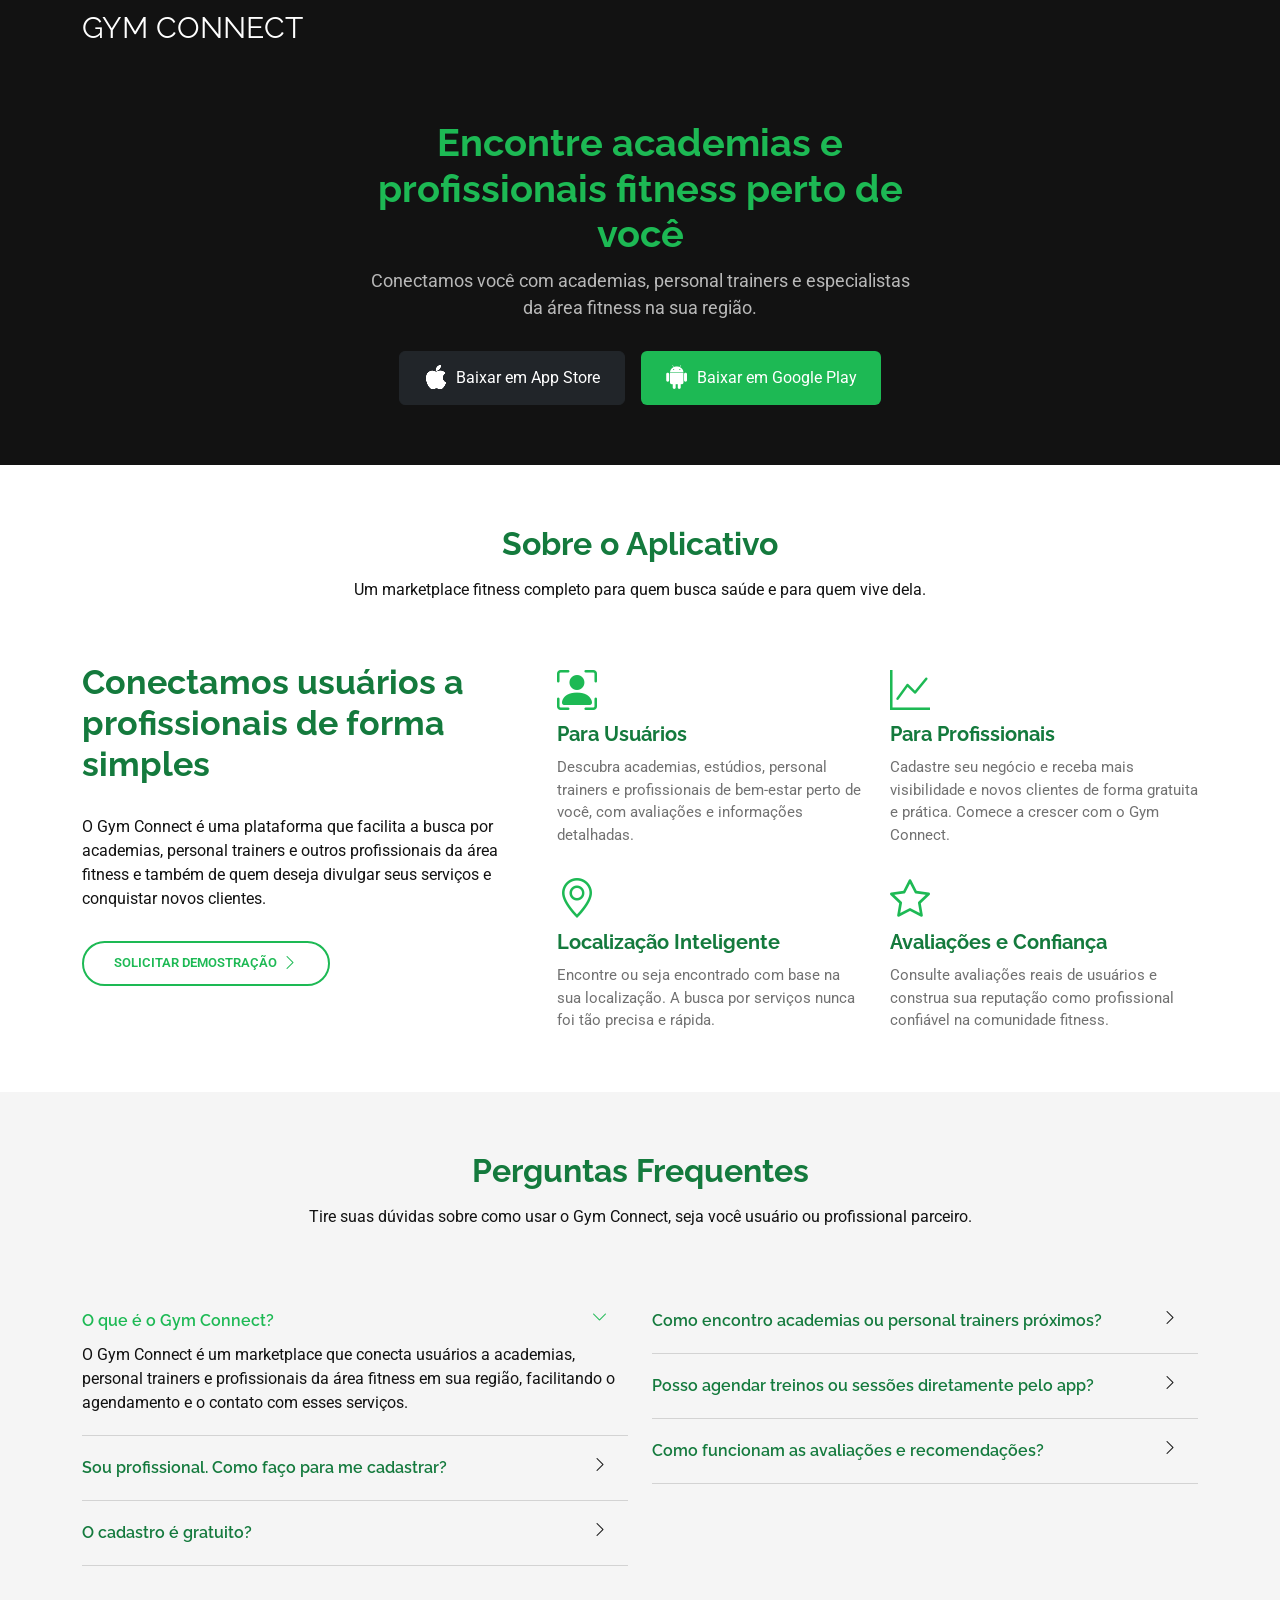
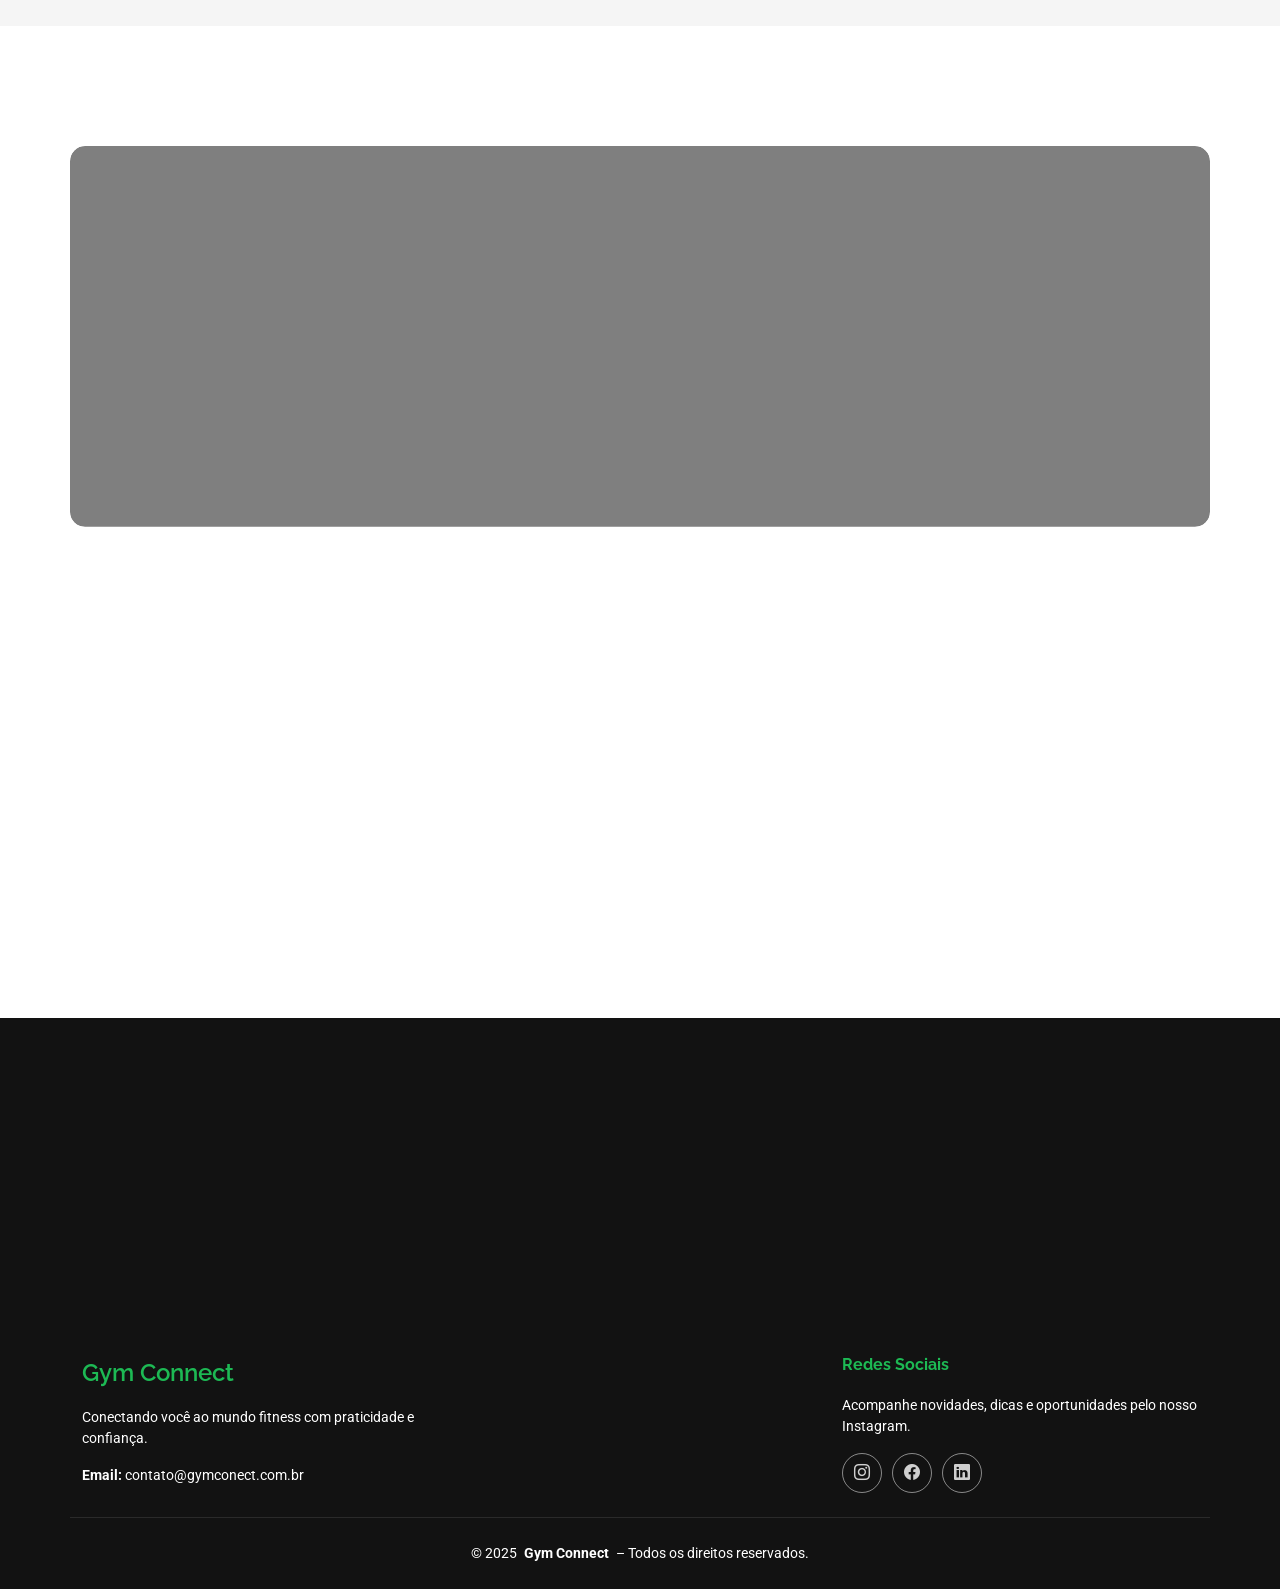
==== index.html @ 36a7bef7 "first commit" ====
<!DOCTYPE html>
<html lang="en">
  <head>
    <meta charset="utf-8" />
    <meta content="width=device-width, initial-scale=1.0" name="viewport" />
    <title>Gym Connect</title>
    <meta name="description" content="" />
    <meta name="keywords" content="" />

    <!-- Fonts -->
    <link href="https://fonts.googleapis.com" rel="preconnect" />
    <link href="https://fonts.gstatic.com" rel="preconnect" crossorigin />
    <link
      href="https://fonts.googleapis.com/css2?family=Roboto:ital,wght@0,100;0,300;0,400;0,500;0,700;0,900;1,100;1,300;1,400;1,500;1,700;1,900&family=Poppins:ital,wght@0,100;0,200;0,300;0,400;0,500;0,600;0,700;0,800;0,900;1,100;1,200;1,300;1,400;1,500;1,600;1,700;1,800;1,900&family=Raleway:ital,wght@0,100;0,200;0,300;0,400;0,500;0,600;0,700;0,800;0,900;1,100;1,200;1,300;1,400;1,500;1,600;1,700;1,800;1,900&display=swap"
      rel="stylesheet"
    />

    <!-- Vendor CSS Files -->
    <link
      href="assets/vendor/bootstrap/css/bootstrap.min.css"
      rel="stylesheet"
    />
    <link
      href="assets/vendor/bootstrap-icons/bootstrap-icons.css"
      rel="stylesheet"
    />
    <link href="assets/vendor/aos/aos.css" rel="stylesheet" />
    <link href="assets/vendor/swiper/swiper-bundle.min.css" rel="stylesheet" />
    <link
      href="assets/vendor/glightbox/css/glightbox.min.css"
      rel="stylesheet"
    />

    <!-- Main CSS File -->
    <link href="assets/css/main.css" rel="stylesheet" />
  </head>

  <body class="index-page">
    <header id="header" class="header d-flex align-items-center fixed-top">
      <div
        class="container position-relative d-flex align-items-center justify-content-between"
      >
        <a
          href="index.html"
          class="logo d-flex align-items-center me-auto me-xl-0"
        >
          <h1 class="sitename">Gym Connect</h1>
        </a>

        <nav id="navmenu" class="navmenu">
          <ul>
            <li><a href="#hero" class="active"></a></li>
            <li><a href="#about"></a></li>
            <li><a href="#contact"></a></li>
          </ul>
          <i class="mobile-nav-toggle d-xl-none bi bi-list"></i>
        </nav>
      </div>
    </header>

    <main class="main">
      <!-- Hero Section -->
      <section id="hero" class="hero section dark-background">
        <div class="container">
          <div class="row justify-content-center">
            <div
              class="col-lg-6 text-center"
              data-aos="fade-up"
              data-aos-delay="100"
            >
              <h2>
                <span
                  >Encontre academias e profissionais fitness perto de
                  você</span
                >
              </h2>
              <p>
                Conectamos você com academias, personal trainers e especialistas
                da área fitness na sua região.
              </p>

              <div class="d-flex justify-content-center gap-3 mt-4 flex-wrap">
                <a
                  href="#"
                  class="btn btn-dark d-flex align-items-center gap-2 px-4 py-2 rounded"
                >
                  <i class="bi bi-apple fs-4"></i> Baixar em App Store
                </a>
                <a
                  href="#"
                  class="btn btn-success d-flex align-items-center gap-2 px-4 py-2 rounded"
                  style="background-color: #1DB954; border: none;"
                >
                  <i class="bi bi-android2 fs-4"></i> Baixar em Google Play
                </a>
              </div>
            </div>
          </div>
        </div>
      </section>
      <!-- /Hero Section -->

      <!-- About Section -->
      <section id="about" class="about section">
        <!-- Section Title -->
        <div class="container section-title" data-aos="fade-up">
          <h2>Sobre o Aplicativo</h2>
          <p>
            Um marketplace fitness completo para quem busca saúde e para quem
            vive dela.
          </p>
        </div>
        <!-- End Section Title -->

        <div class="container">
          <div class="row gy-5">
            <div
              class="content col-xl-5 d-flex flex-column"
              data-aos="fade-up"
              data-aos-delay="100"
            >
              <h3>Conectamos usuários a profissionais de forma simples</h3>
              <p>
                O Gym Connect é uma plataforma que facilita a busca por
                academias, personal trainers e outros profissionais da área
                fitness e também de quem deseja divulgar seus serviços e
                conquistar novos clientes.
              </p>
              <a
                href="#"
                class="about-btn align-self-center align-self-xl-start"
              >
                <span>Solicitar Demostração</span>
                <i class="bi bi-chevron-right"></i>
              </a>
            </div>

            <div class="col-xl-7" data-aos="fade-up" data-aos-delay="200">
              <div class="row gy-4">
                <div class="col-md-6 icon-box position-relative">
                  <i class="bi bi-person-bounding-box"></i>
                  <h4>
                    <a href="#" class="stretched-link">Para Usuários</a>
                  </h4>
                  <p>
                    Descubra academias, estúdios, personal trainers e
                    profissionais de bem-estar perto de você, com avaliações e
                    informações detalhadas.
                  </p>
                </div>

                <div class="col-md-6 icon-box position-relative">
                  <i class="bi bi-graph-up"></i>
                  <h4>
                    <a href="#" class="stretched-link">Para Profissionais</a>
                  </h4>
                  <p>
                    Cadastre seu negócio e receba mais visibilidade e novos
                    clientes de forma gratuita e prática. Comece a crescer com o
                    Gym Connect.
                  </p>
                </div>

                <div class="col-md-6 icon-box position-relative">
                  <i class="bi bi-geo-alt"></i>
                  <h4>
                    <a href="#" class="stretched-link"
                      >Localização Inteligente</a
                    >
                  </h4>
                  <p>
                    Encontre ou seja encontrado com base na sua localização. A
                    busca por serviços nunca foi tão precisa e rápida.
                  </p>
                </div>

                <div class="col-md-6 icon-box position-relative">
                  <i class="bi bi-star"></i>
                  <h4>
                    <a href="#" class="stretched-link"
                      >Avaliações e Confiança</a
                    >
                  </h4>
                  <p>
                    Consulte avaliações reais de usuários e construa sua
                    reputação como profissional confiável na comunidade fitness.
                  </p>
                </div>
              </div>
            </div>
          </div>
        </div>
      </section>

      <!-- Faq Section -->
      <section id="faq" class="faq section light-background">
        <!-- Section Title -->
        <div class="container section-title" data-aos="fade-up">
          <h2>Perguntas Frequentes</h2>
          <p>
            Tire suas dúvidas sobre como usar o Gym Connect, seja você usuário
            ou profissional parceiro.
          </p>
        </div>
        <!-- End Section Title -->

        <div class="container">
          <div class="row">
            <div class="col-lg-6" data-aos="fade-up" data-aos-delay="100">
              <div class="faq-container">
                <div class="faq-item faq-active">
                  <h3>O que é o Gym Connect?</h3>
                  <div class="faq-content">
                    <p>
                      O Gym Connect é um marketplace que conecta usuários a
                      academias, personal trainers e profissionais da área
                      fitness em sua região, facilitando o agendamento e o
                      contato com esses serviços.
                    </p>
                  </div>
                  <i class="faq-toggle bi bi-chevron-right"></i>
                </div>

                <div class="faq-item">
                  <h3>Sou profissional. Como faço para me cadastrar?</h3>
                  <div class="faq-content">
                    <p>
                      É simples! Basta acessar a opção “Quero Me Cadastrar” na
                      página inicial, preencher seus dados e criar seu perfil
                      profissional. Assim, usuários da sua região poderão
                      encontrar seus serviços.
                    </p>
                  </div>
                  <i class="faq-toggle bi bi-chevron-right"></i>
                </div>

                <div class="faq-item">
                  <h3>O cadastro é gratuito?</h3>
                  <div class="faq-content">
                    <p>
                      Sim! O plano básico é totalmente gratuito. Também
                      oferecemos planos pagos com benefícios extras como maior
                      visibilidade e recursos avançados.
                    </p>
                  </div>
                  <i class="faq-toggle bi bi-chevron-right"></i>
                </div>
              </div>
            </div>

            <div class="col-lg-6" data-aos="fade-up" data-aos-delay="200">
              <div class="faq-container">
                <div class="faq-item">
                  <h3>
                    Como encontro academias ou personal trainers próximos?
                  </h3>
                  <div class="faq-content">
                    <p>
                      Basta permitir o acesso à sua localização ou buscar pelo
                      nome da cidade/bairro. O app mostrará as opções mais
                      próximas de você, com detalhes e avaliações.
                    </p>
                  </div>
                  <i class="faq-toggle bi bi-chevron-right"></i>
                </div>

                <div class="faq-item">
                  <h3>
                    Posso agendar treinos ou sessões diretamente pelo app?
                  </h3>
                  <div class="faq-content">
                    <p>
                      Sim! Muitos profissionais e academias oferecem a opção de
                      agendamento direto. Você pode ver os horários disponíveis
                      e agendar com poucos cliques.
                    </p>
                  </div>
                  <i class="faq-toggle bi bi-chevron-right"></i>
                </div>

                <div class="faq-item">
                  <h3>Como funcionam as avaliações e recomendações?</h3>
                  <div class="faq-content">
                    <p>
                      Após utilizar um serviço, o usuário pode avaliar a
                      experiência e deixar comentários. Isso ajuda outros
                      usuários a escolherem melhor e também fortalece a
                      reputação dos bons profissionais.
                    </p>
                  </div>
                  <i class="faq-toggle bi bi-chevron-right"></i>
                </div>
              </div>
            </div>
          </div>
        </div>
      </section>

      <section id="about" class="about section">
        <div id="call-to-action" class="call-to-action section dark-background">
          <div class="container">
            <img src="assets/img/action.webp" alt="Background Gym Connect" />
            <div
              class="content row justify-content-center"
              data-aos="zoom-in"
              data-aos-delay="100"
            >
              <div class="col-xl-10">
                <div class="text-center">
                  <!-- <a
                  href="https://www.youtube.com/watch?v=Y7f98aduVJ8"
                  class="glightbox pulsating-play-btn"
                  aria-label="Vídeo explicativo"
                ></a> -->
                  <h3>Otimize a gestão do seu negócio fitness</h3>
                  <p>
                    Cadastre sua academia, estúdio ou serviço fitness na nossa
                    plataforma e seja encontrado por centenas de usuários que
                    procuram exatamente o que você oferece. Comece agora mesmo a
                    aumentar sua visibilidade e conquistar novos clientes!
                  </p>
                  <a class="cta-btn" href="#cadastro-parceiro"
                    >Entrar em contato</a
                  >
                </div>
              </div>
            </div>
          </div>
        </div>

        <div class="container">
          <div class="row gy-5" data-aos="fade-up" data-aos-delay="200">
            <!-- Primeira Linha: 3 itens -->
            <div class="col-md-4 icon-box position-relative">
              <i class="bi bi-people-fill"></i>
              <h4>
                <a href="#" class="stretched-link"
                  >Gestão de Alunos e Clientes</a
                >
              </h4>
              <p>
                Cadastre e acompanhe alunos e clientes, com histórico completo
                de atividades, pagamentos e progresso.
              </p>
            </div>

            <div class="col-md-4 icon-box position-relative">
              <i class="bi bi-building"></i>
              <h4>
                <a href="#" class="stretched-link">Gerenciamento de Filiais</a>
              </h4>
              <p>
                Controle múltiplas unidades do seu negócio, configure horários,
                profissionais e recursos de cada filial facilmente.
              </p>
            </div>

            <div class="col-md-4 icon-box position-relative">
              <i class="bi bi-calendar-check"></i>
              <h4>
                <a href="#" class="stretched-link">Módulo de Agendamentos</a>
              </h4>
              <p>
                Organize horários, receba reservas online e gerencie agendas de
                forma simples e eficiente para todos os profissionais.
              </p>
            </div>

            <!-- Segunda Linha: 3 itens -->
            <div class="col-md-4 icon-box position-relative">
              <i class="bi bi-currency-dollar"></i>
              <h4>
                <a href="#" class="stretched-link"
                  >Fluxo de Caixa & Controle Financeiro</a
                >
              </h4>
              <p>
                Monitore entradas, saídas e relatórios detalhados do seu negócio
                para decisões estratégicas seguras.
              </p>
            </div>

            <div class="col-md-4 icon-box position-relative">
              <i class="bi bi-gear-fill"></i>
              <h4>
                <a href="#" class="stretched-link"
                  >Configuração do Aplicativo</a
                >
              </h4>
              <p>
                Personalize seu estabelecimento, configure informações visíveis
                no app e permita que clientes agendem e contratem seus serviços
                online.
              </p>
            </div>

            <div class="col-md-4 icon-box position-relative">
              <i class="bi bi-chat-dots-fill"></i>
              <h4>
                <a href="#" class="stretched-link"
                  >Relacionamento com Clientes</a
                >
              </h4>
              <p>
                Envie notificações, promoções e mensagens diretas para engajar
                clientes e fidelizar seu público.
              </p>
            </div>
          </div>
        </div>
      </section>

      <!-- /Faq Section -->

      <section id="download-app" class="section dark-background">
        <div class="container">
          <div class="row justify-content-center">
            <div
              class="col-lg-8 text-center"
              data-aos="fade-up"
              data-aos-delay="100"
            >
              <h3 style="font-weight: 700;">Leve o Gym Connect com você</h3>
              <p>
                Baixe nosso aplicativo e tenha acesso às melhores academias,
                personal trainers e serviços fitness da sua região na palma da
                sua mão, onde estiver, totalmente gratuito.
              </p>
              <div class="d-flex justify-content-center gap-3 mt-4 flex-wrap">
                <a
                  href="#"
                  class="btn btn-dark d-flex align-items-center gap-2 px-4 py-2 rounded"
                >
                  <i class="bi bi-apple fs-4"></i> Baixar em App Store
                </a>
                <a
                  href="#"
                  class="btn btn-success d-flex align-items-center gap-2 px-4 py-2 rounded"
                  style="background-color: #1DB954; border: none;"
                >
                  <i class="bi bi-android2 fs-4"></i> Baixar em Google Play
                </a>
              </div>
            </div>
          </div>
        </div>
      </section>
    </main>

    <footer id="footer" class="footer dark-background">
      <div class="container footer-top">
        <div class="row gy-4">
          <div class="col-lg-4 col-md-6 footer-about">
            <a href="index.html" class="d-flex align-items-center">
              <span class="sitename">Gym Connect</span>
            </a>
            <div class="footer-contact pt-3">
              <p>
                Conectando você ao mundo fitness com praticidade e confiança.
              </p>
              <p class="mt-3">
                <strong>Email:</strong> <span>contato@gymconect.com.br</span>
              </p>
            </div>
          </div>

          <div class="col-lg-4 col-md-6 footer-links"></div>

          <div class="col-lg-4 col-md-12">
            <h4>Redes Sociais</h4>
            <p>
              Acompanhe novidades, dicas e oportunidades pelo nosso Instagram.
            </p>
            <div class="social-links d-flex">
              <a href="#"><i class="bi bi-instagram"></i></a>
              <a href="#"><i class="bi bi-facebook"></i></a>
              <a href="#"><i class="bi bi-linkedin"></i></a>
            </div>
          </div>
        </div>
      </div>

      <div class="container copyright text-center mt-4">
        <p>
          © <span>2025</span>
          <strong class="px-1 sitename">Gym Connect</strong>
          <span>– Todos os direitos reservados.</span>
        </p>
      </div>
    </footer>

    <!-- Scroll Top -->
    <a
      href="#"
      id="scroll-top"
      class="scroll-top d-flex align-items-center justify-content-center"
      ><i class="bi bi-arrow-up-short"></i
    ></a>

    <!-- Vendor JS Files -->
    <script src="assets/vendor/bootstrap/js/bootstrap.bundle.min.js"></script>
    <script src="assets/vendor/aos/aos.js"></script>
    <script src="assets/vendor/swiper/swiper-bundle.min.js"></script>
    <script src="assets/vendor/glightbox/js/glightbox.min.js"></script>
    <script src="assets/vendor/imagesloaded/imagesloaded.pkgd.min.js"></script>
    <script src="assets/vendor/isotope-layout/isotope.pkgd.min.js"></script>

    <!-- Main JS File -->
    <script src="assets/js/main.js"></script>
  </body>
</html>
---- assets/css/main.css ----
/**
* Template Name: Anyar
* Template URL: https://bootstrapmade.com/anyar-free-multipurpose-one-page-bootstrap-theme/
* Updated: Aug 07 2024 with Bootstrap v5.3.3
* Author: BootstrapMade.com
* License: https://bootstrapmade.com/license/
*/

/*--------------------------------------------------------------
# Font & Color Variables
# Help: https://bootstrapmade.com/color-system/
--------------------------------------------------------------*/
/* Fonts */
:root {
  --default-font: "Roboto", system-ui, -apple-system, "Segoe UI", Roboto,
    "Helvetica Neue", Arial, "Noto Sans", "Liberation Sans", sans-serif,
    "Apple Color Emoji", "Segoe UI Emoji", "Segoe UI Symbol", "Noto Color Emoji";
  --heading-font: "Raleway", sans-serif;
  --nav-font: "Poppins", sans-serif;
}

/* Global Colors */
:root {
  --background-color: #ffffff; /* Fundo principal */
  --default-color: #121212; /* Texto padrão */
  --heading-color: #147a3d; /* Verde escuro para títulos */
  --accent-color: #1db954; /* Verde principal para botões, links etc */
  --surface-color: #ffffff; /* Fundo de cards, boxes, etc */
  --contrast-color: #ffffff; /* Texto branco sobre fundo escuro */
}

/* Nav Menu Colors */
:root {
  --nav-color: rgba(255, 255, 255, 0.78); /* Cor dos links no topo */
  --nav-hover-color: #ffffff; /* Hover no menu (branco para contraste) */
  --nav-mobile-background-color: #121212; /* Menu mobile em fundo escuro */
  --nav-dropdown-background-color: #ffffff; /* Dropdown em branco */
  --nav-dropdown-color: #121212; /* Texto do dropdown */
  --nav-dropdown-hover-color: #1db954; /* Hover com verde principal */
}

/* Color Presets */
.light-background {
  --background-color: #f5f5f5; /* Cinza claro para seções suaves */
  --surface-color: #ffffff;
}

.dark-background {
  --background-color: #121212; /* Preto para fundo escuro */
  --default-color: #ffffff; /* Texto branco */
  --heading-color: #1db954; /* Verde como destaque */
  --surface-color: #1a1a1a; /* Card sobre fundo escuro */
  --contrast-color: #ffffff;
}

/* Smooth scroll */
:root {
  scroll-behavior: smooth;
}

/*--------------------------------------------------------------
# General Styling & Shared Classes
--------------------------------------------------------------*/
body {
  color: var(--default-color);
  background-color: var(--background-color);
  font-family: var(--default-font);
}

a {
  color: var(--accent-color);
  text-decoration: none;
  transition: 0.3s;
}

a:hover {
  color: color-mix(in srgb, var(--accent-color), transparent 25%);
  text-decoration: none;
}

h1,
h2,
h3,
h4,
h5,
h6 {
  color: var(--heading-color);
  font-family: var(--heading-font);
}

/* PHP Email Form Messages
------------------------------*/
.php-email-form .error-message {
  display: none;
  background: #df1529;
  color: #ffffff;
  text-align: left;
  padding: 15px;
  margin-bottom: 24px;
  font-weight: 600;
}

.php-email-form .sent-message {
  display: none;
  color: #ffffff;
  background: #059652;
  text-align: center;
  padding: 15px;
  margin-bottom: 24px;
  font-weight: 600;
}

.php-email-form .loading {
  display: none;
  background: var(--surface-color);
  text-align: center;
  padding: 15px;
  margin-bottom: 24px;
}

.php-email-form .loading:before {
  content: "";
  display: inline-block;
  border-radius: 50%;
  width: 24px;
  height: 24px;
  margin: 0 10px -6px 0;
  border: 3px solid var(--accent-color);
  border-top-color: var(--surface-color);
  animation: php-email-form-loading 1s linear infinite;
}

@keyframes php-email-form-loading {
  0% {
    transform: rotate(0deg);
  }

  100% {
    transform: rotate(360deg);
  }
}

/* Pulsating Play Button
------------------------------*/
.pulsating-play-btn {
  width: 94px;
  height: 94px;
  background: radial-gradient(
    var(--accent-color) 50%,
    color-mix(in srgb, var(--accent-color), transparent 75%) 52%
  );
  border-radius: 50%;
  display: block;
  position: relative;
  overflow: hidden;
}

.pulsating-play-btn:before {
  content: "";
  position: absolute;
  width: 120px;
  height: 120px;
  animation-delay: 0s;
  animation: pulsate-play-btn 2s;
  animation-direction: forwards;
  animation-iteration-count: infinite;
  animation-timing-function: steps;
  opacity: 1;
  border-radius: 50%;
  border: 5px solid color-mix(in srgb, var(--accent-color), transparent 30%);
  top: -15%;
  left: -15%;
  background: rgba(198, 16, 0, 0);
}

.pulsating-play-btn:after {
  content: "";
  position: absolute;
  left: 50%;
  top: 50%;
  transform: translateX(-40%) translateY(-50%);
  width: 0;
  height: 0;
  border-top: 10px solid transparent;
  border-bottom: 10px solid transparent;
  border-left: 15px solid #fff;
  z-index: 100;
  transition: all 400ms cubic-bezier(0.55, 0.055, 0.675, 0.19);
}

.pulsating-play-btn:hover:before {
  content: "";
  position: absolute;
  left: 50%;
  top: 50%;
  transform: translateX(-40%) translateY(-50%);
  width: 0;
  height: 0;
  border: none;
  border-top: 10px solid transparent;
  border-bottom: 10px solid transparent;
  border-left: 15px solid #fff;
  z-index: 200;
  animation: none;
  border-radius: 0;
}

.pulsating-play-btn:hover:after {
  border-left: 15px solid var(--accent-color);
  transform: scale(20);
}

@keyframes pulsate-play-btn {
  0% {
    transform: scale(0.6, 0.6);
    opacity: 1;
  }

  100% {
    transform: scale(1, 1);
    opacity: 0;
  }
}

/*--------------------------------------------------------------
# Global Header
--------------------------------------------------------------*/
.header {
  --background-color: rgba(255, 255, 255, 0);
  --default-color: #ffffff;
  --heading-color: #ffffff;
  color: var(--default-color);
  background-color: var(--background-color);
  padding: 10px 0;
  transition: all 0.5s;
  z-index: 997;
}

.header .logo {
  line-height: 1;
}

.header .logo img {
  max-height: 36px;
  margin-right: 8px;
}

.header .logo h1 {
  font-size: 30px;
  margin: 0;
  font-weight: 400;
  text-transform: uppercase;
  color: var(--heading-color);
}

.header .header-social-links {
  padding-right: 15px;
}

.header .header-social-links a {
  color: color-mix(in srgb, var(--default-color), transparent 40%);
  padding-left: 6px;
  display: inline-block;
  transition: 0.3s;
  font-size: 16px;
}

.header .header-social-links a:hover {
  color: var(--accent-color);
}

.header .header-social-links a i {
  line-height: 0px;
}

@media (max-width: 1200px) {
  .header .logo {
    order: 1;
  }

  .header .header-social-links {
    order: 2;
  }

  .header .navmenu {
    order: 3;
  }
}

.scrolled .header {
  box-shadow: 0px 0 18px rgba(0, 0, 0, 0.1);
}

/* Global Header on Scroll
------------------------------*/
.scrolled .header {
  --background-color: #121212;
}

/*--------------------------------------------------------------
# Navigation Menu
--------------------------------------------------------------*/
/* Navmenu - Desktop */
@media (min-width: 1200px) {
  .navmenu {
    padding: 0;
  }

  .navmenu ul {
    margin: 0;
    padding: 0;
    display: flex;
    list-style: none;
    align-items: center;
  }

  .navmenu li {
    position: relative;
  }

  .navmenu a,
  .navmenu a:focus {
    color: var(--nav-color);
    padding: 18px 15px;
    font-size: 16px;
    font-family: var(--nav-font);
    font-weight: 400;
    display: flex;
    align-items: center;
    justify-content: space-between;
    white-space: nowrap;
    transition: 0.3s;
  }

  .navmenu a i,
  .navmenu a:focus i {
    font-size: 12px;
    line-height: 0;
    margin-left: 5px;
    transition: 0.3s;
  }

  .navmenu li:last-child a {
    padding-right: 0;
  }

  .navmenu li:hover > a,
  .navmenu .active,
  .navmenu .active:focus {
    color: var(--nav-hover-color);
  }

  .navmenu .dropdown ul {
    margin: 0;
    padding: 10px 0;
    background: var(--nav-dropdown-background-color);
    display: block;
    position: absolute;
    visibility: hidden;
    left: 14px;
    top: 130%;
    opacity: 0;
    transition: 0.3s;
    border-radius: 4px;
    z-index: 99;
    box-shadow: 0px 0px 30px rgba(0, 0, 0, 0.1);
  }

  .navmenu .dropdown ul li {
    min-width: 200px;
  }

  .navmenu .dropdown ul a {
    padding: 10px 20px;
    font-size: 15px;
    text-transform: none;
    color: var(--nav-dropdown-color);
  }

  .navmenu .dropdown ul a i {
    font-size: 12px;
  }

  .navmenu .dropdown ul a:hover,
  .navmenu .dropdown ul .active:hover,
  .navmenu .dropdown ul li:hover > a {
    color: var(--nav-dropdown-hover-color);
  }

  .navmenu .dropdown:hover > ul {
    opacity: 1;
    top: 100%;
    visibility: visible;
  }

  .navmenu .dropdown .dropdown ul {
    top: 0;
    left: -90%;
    visibility: hidden;
  }

  .navmenu .dropdown .dropdown:hover > ul {
    opacity: 1;
    top: 0;
    left: -100%;
    visibility: visible;
  }
}

/* Navmenu - Mobile */
@media (max-width: 1199px) {
  .mobile-nav-toggle {
    color: var(--nav-color);
    font-size: 28px;
    line-height: 0;
    margin-right: 10px;
    cursor: pointer;
    transition: color 0.3s;
  }

  .navmenu {
    padding: 0;
    z-index: 9997;
  }

  .navmenu ul {
    display: none;
    list-style: none;
    position: absolute;
    inset: 60px 20px 20px 20px;
    padding: 10px 0;
    margin: 0;
    border-radius: 6px;
    background-color: var(--nav-mobile-background-color);
    overflow-y: auto;
    transition: 0.3s;
    z-index: 9998;
    box-shadow: 0px 0px 30px rgba(0, 0, 0, 0.1);
  }

  .navmenu a,
  .navmenu a:focus {
    color: var(--nav-dropdown-color);
    padding: 10px 20px;
    font-family: var(--nav-font);
    font-size: 17px;
    font-weight: 500;
    display: flex;
    align-items: center;
    justify-content: space-between;
    white-space: nowrap;
    transition: 0.3s;
  }

  .navmenu a i,
  .navmenu a:focus i {
    font-size: 12px;
    line-height: 0;
    margin-left: 5px;
    width: 30px;
    height: 30px;
    display: flex;
    align-items: center;
    justify-content: center;
    border-radius: 50%;
    transition: 0.3s;
    background-color: color-mix(in srgb, var(--accent-color), transparent 90%);
  }

  .navmenu a i:hover,
  .navmenu a:focus i:hover {
    background-color: var(--accent-color);
    color: var(--contrast-color);
  }

  .navmenu a:hover,
  .navmenu .active,
  .navmenu .active:focus {
    color: var(--nav-dropdown-hover-color);
  }

  .navmenu .active i,
  .navmenu .active:focus i {
    background-color: var(--accent-color);
    color: var(--contrast-color);
    transform: rotate(180deg);
  }

  .navmenu .dropdown ul {
    position: static;
    display: none;
    z-index: 99;
    padding: 10px 0;
    margin: 10px 20px;
    background-color: var(--nav-dropdown-background-color);
    border: 1px solid color-mix(in srgb, var(--default-color), transparent 90%);
    box-shadow: none;
    transition: all 0.5s ease-in-out;
  }

  .navmenu .dropdown ul ul {
    background-color: rgba(33, 37, 41, 0.1);
  }

  .navmenu .dropdown > .dropdown-active {
    display: block;
    background-color: rgba(33, 37, 41, 0.03);
  }

  .mobile-nav-active {
    overflow: hidden;
  }

  .mobile-nav-active .mobile-nav-toggle {
    color: #fff;
    position: absolute;
    font-size: 32px;
    top: 15px;
    right: 15px;
    margin-right: 0;
    z-index: 9999;
  }

  .mobile-nav-active .navmenu {
    position: fixed;
    overflow: hidden;
    inset: 0;
    background: rgba(33, 37, 41, 0.8);
    transition: 0.3s;
  }

  .mobile-nav-active .navmenu > ul {
    display: block;
  }
}

/*--------------------------------------------------------------
# Global Footer
--------------------------------------------------------------*/
.footer {
  color: var(--default-color);
  background-color: var(--background-color);
  font-size: 14px;
  position: relative;
}

.footer .footer-newsletter {
  background-color: color-mix(in srgb, var(--default-color), transparent 97%);
  padding: 50px 0;
}

.footer .footer-newsletter h4 {
  font-size: 24px;
}

.footer .footer-newsletter .newsletter-form {
  margin-top: 30px;
  margin-bottom: 15px;
  padding: 6px 8px;
  position: relative;
  border-radius: 4px;
  background-color: var(--surface-color);
  border: 1px solid color-mix(in srgb, var(--default-color), transparent 90%);
  box-shadow: 0px 2px 25px rgba(0, 0, 0, 0.1);
  display: flex;
  transition: 0.3s;
  border-radius: 50px;
}

.footer .footer-newsletter .newsletter-form:focus-within {
  border-color: var(--accent-color);
}

.footer .footer-newsletter .newsletter-form input[type="email"] {
  border: 0;
  padding: 4px;
  width: 100%;
  background-color: var(--surface-color);
  color: var(--default-color);
}

.footer .footer-newsletter .newsletter-form input[type="email"]:focus-visible {
  outline: none;
}

.footer .footer-newsletter .newsletter-form input[type="submit"] {
  border: 0;
  font-size: 16px;
  padding: 0 20px;
  margin: -7px -8px -7px 0;
  background: var(--accent-color);
  color: var(--contrast-color);
  transition: 0.3s;
  border-radius: 50px;
}

.footer .footer-newsletter .newsletter-form input[type="submit"]:hover {
  background: color-mix(in srgb, var(--accent-color), transparent 20%);
}

.footer .footer-top {
  padding-top: 50px;
}

.footer .social-links a {
  display: flex;
  align-items: center;
  justify-content: center;
  width: 40px;
  height: 40px;
  border-radius: 50%;
  border: 1px solid color-mix(in srgb, var(--default-color), transparent 50%);
  font-size: 16px;
  color: color-mix(in srgb, var(--default-color), transparent 20%);
  margin-right: 10px;
  transition: 0.3s;
}

.footer .social-links a:hover {
  color: var(--accent-color);
  border-color: var(--accent-color);
}

.footer h4 {
  font-size: 16px;
  font-weight: bold;
  position: relative;
  padding-bottom: 12px;
}

.footer .footer-links {
  margin-bottom: 30px;
}

.footer .footer-links ul {
  list-style: none;
  padding: 0;
  margin: 0;
}

.footer .footer-links ul i {
  margin-right: 3px;
  font-size: 12px;
  line-height: 0;
  color: var(--accent-color);
}

.footer .footer-links ul li {
  padding: 10px 0;
  display: flex;
  align-items: center;
}

.footer .footer-links ul li:first-child {
  padding-top: 0;
}

.footer .footer-links ul a {
  display: inline-block;
  color: color-mix(in srgb, var(--default-color), transparent 20%);
  line-height: 1;
}

.footer .footer-links ul a:hover {
  color: var(--accent-color);
}

.footer .footer-about a {
  color: var(--heading-color);
  font-size: 24px;
  font-weight: 600;
  font-family: var(--heading-font);
}

.footer .footer-contact p {
  margin-bottom: 5px;
}

.footer .copyright {
  padding: 25px 0;
  border-top: 1px solid
    color-mix(in srgb, var(--default-color), transparent 90%);
}

.footer .copyright p {
  margin-bottom: 0;
}

.footer .credits {
  margin-top: 6px;
  font-size: 13px;
}

/*--------------------------------------------------------------
# Preloader
--------------------------------------------------------------*/
#preloader {
  position: fixed;
  inset: 0;
  z-index: 999999;
  overflow: hidden;
  background: var(--background-color);
  transition: all 0.6s ease-out;
}

#preloader:before {
  content: "";
  position: fixed;
  top: calc(50% - 30px);
  left: calc(50% - 30px);
  border: 6px solid #ffffff;
  border-color: var(--accent-color) transparent var(--accent-color) transparent;
  border-radius: 50%;
  width: 60px;
  height: 60px;
  animation: animate-preloader 1.5s linear infinite;
}

@keyframes animate-preloader {
  0% {
    transform: rotate(0deg);
  }

  100% {
    transform: rotate(360deg);
  }
}

/*--------------------------------------------------------------
# Scroll Top Button
--------------------------------------------------------------*/
.scroll-top {
  position: fixed;
  visibility: hidden;
  opacity: 0;
  right: 15px;
  bottom: 15px;
  z-index: 99999;
  background-color: var(--accent-color);
  width: 40px;
  height: 40px;
  border-radius: 4px;
  transition: all 0.4s;
}

.scroll-top i {
  font-size: 24px;
  color: var(--contrast-color);
  line-height: 0;
}

.scroll-top:hover {
  background-color: color-mix(in srgb, var(--accent-color), transparent 20%);
  color: var(--contrast-color);
}

.scroll-top.active {
  visibility: visible;
  opacity: 1;
}

/*--------------------------------------------------------------
# Disable aos animation delay on mobile devices
--------------------------------------------------------------*/
@media screen and (max-width: 768px) {
  [data-aos-delay] {
    transition-delay: 0 !important;
  }
}

/*--------------------------------------------------------------
# Global Page Titles & Breadcrumbs
--------------------------------------------------------------*/
.page-title {
  color: var(--default-color);
  background-color: var(--background-color);
  background-size: cover;
  background-position: center;
  background-repeat: no-repeat;
  padding: 160px 0 80px 0;
  text-align: center;
  position: relative;
}

.page-title:before {
  content: "";
  background-color: color-mix(
    in srgb,
    var(--background-color),
    transparent 50%
  );
  position: absolute;
  inset: 0;
}

.page-title h1 {
  font-size: 42px;
  font-weight: 700;
  margin-bottom: 10px;
}

.page-title .breadcrumbs a {
  color: color-mix(in srgb, var(--default-color), transparent 30%);
}

.page-title .breadcrumbs a:hover {
  color: var(--default-color);
}

.page-title .breadcrumbs ol {
  display: flex;
  flex-wrap: wrap;
  list-style: none;
  justify-content: center;
  padding: 0;
  margin: 0;
  font-size: 16px;
  font-weight: 400;
}

.page-title .breadcrumbs ol li + li {
  padding-left: 10px;
}

.page-title .breadcrumbs ol li + li::before {
  content: "/";
  display: inline-block;
  padding-right: 10px;
  color: color-mix(in srgb, var(--default-color), transparent 50%);
}

/*--------------------------------------------------------------
# Global Sections
--------------------------------------------------------------*/
section,
.section {
  color: var(--default-color);
  background-color: var(--background-color);
  padding: 60px 0;
  scroll-margin-top: 80px;
  overflow: clip;
}

@media (max-width: 1199px) {
  section,
  .section {
    scroll-margin-top: 56px;
  }
}

/*--------------------------------------------------------------
# Global Section Titles
--------------------------------------------------------------*/
.section-title {
  text-align: center;
  padding-bottom: 60px;
  position: relative;
}

.section-title h2 {
  font-size: 32px;
  font-weight: 700;
  margin-bottom: 15px;
}

.section-title p {
  margin-bottom: 0;
}

/*--------------------------------------------------------------
# Hero Section
--------------------------------------------------------------*/
.hero {
  width: 100%;
  min-height: 40vh;
  position: relative;
  padding: 120px 0 60px 0;
  display: flex;
  align-items: center;
}

.hero h2 {
  margin: 0 0 10px 0;
  font-size: 38px;
  font-weight: 700;
}

.hero h2 .underlight {
  position: relative;
  z-index: 1;
  padding: 0 5px;
  display: inline-block;
}

.hero h2 .underlight:before {
  content: "";
  position: absolute;
  height: 50%;
  bottom: 0;
  left: 0;
  right: 0;
  background: var(--accent-color);
  z-index: -1;
}

.hero p {
  color: color-mix(in srgb, var(--default-color), transparent 30%);
  margin-bottom: 30px;
  font-size: 18px;
}

@media (max-width: 768px) {
  .hero h2 {
    font-size: 32px;
  }
}

.hero .btn-get-started {
  color: var(--contrast-color);
  background: var(--accent-color);
  font-family: var(--heading-font);
  font-weight: 500;
  font-size: 16px;
  display: inline-block;
  padding: 8px 40px;
  border-radius: 50px;
  transition: 0.5s;
  border: 2px solid var(--accent-color);
}

.hero .btn-get-started:hover {
  background-color: color-mix(in srgb, var(--accent-color) 90%, white 15%);
}

/*--------------------------------------------------------------
# About Section
--------------------------------------------------------------*/
.about .content h3 {
  font-weight: 700;
  font-size: 34px;
  margin-bottom: 30px;
}

.about .content p {
  margin-bottom: 30px;
}

.about .content .about-btn {
  padding: 8px 30px 9px 30px;
  color: var(--accent-color);
  border-radius: 50px;
  transition: 0.3s;
  text-transform: uppercase;
  font-weight: 600;
  font-size: 13px;
  display: inline-flex;
  align-items: center;
  border: 2px solid var(--accent-color);
}

.about .content .about-btn i {
  font-size: 16px;
  padding-left: 5px;
}

.about .content .about-btn:hover {
  background: var(--accent-color);
  color: var(--contrast-color);
}

.about .icon-box i {
  font-size: 40px;
  color: var(--accent-color);
  margin-bottom: 10px;
}

.about .icon-box h4 {
  font-size: 20px;
  font-weight: 700;
  margin: 0 0 10px 0;
}

.about .icon-box h4 a {
  color: var(--heading-color);
  transition: 0.3s;
}

.about .icon-box p {
  font-size: 15px;
  color: color-mix(in srgb, var(--default-color), transparent 40%);
  margin-bottom: 0;
}

.about .icon-box:hover h4 a {
  color: var(--accent-color);
}

/*--------------------------------------------------------------
# Clients Section
--------------------------------------------------------------*/
.clients .swiper {
  padding: 10px 0;
}

.clients .swiper-wrapper {
  height: auto;
}

.clients .swiper-slide img {
  transition: 0.3s;
}

.clients .swiper-slide img:hover {
  transform: scale(1.1);
}

/*--------------------------------------------------------------
# Services Section
--------------------------------------------------------------*/
.services .service-item {
  position: relative;
  height: 100%;
  margin-bottom: 30px;
}

.services .service-item .icon {
  margin-right: 20px;
}

.services .service-item .icon i {
  color: var(--accent-color);
  font-size: 40px;
  line-height: 0;
  transition: 0.3s;
}

.services .service-item:hover .icon i {
  color: var(--accent-color);
}

.services .service-item .title {
  color: var(--heading-color);
  font-weight: 700;
  margin-bottom: 10px;
  font-size: 20px;
  transition: 0.3s;
}

.services .service-item .description {
  font-size: 15px;
  color: color-mix(in srgb, var(--default-color), transparent 30%);
  margin-bottom: 10px;
}

.services .service-item .readmore {
  display: flex;
  align-items: center;
  color: color-mix(in srgb, var(--default-color), transparent 50%);
  transition: 0.3s;
  font-weight: 700;
  font-size: 14px;
}

.services .service-item .readmore i {
  margin-left: 8px;
}

.services .service-item:hover .title,
.services .service-item:hover .readmore,
.services .service-item:hover .icon i {
  color: var(--accent-color);
}

/*--------------------------------------------------------------
# Call To Action Section
--------------------------------------------------------------*/
.call-to-action {
  --background-color: none;
}

.call-to-action .container {
  padding-top: 80px;
  padding-bottom: 80px;
  border-radius: 15px;
  overflow: hidden;
  position: relative;
  clip-path: inset(0 round 15px);
}

.call-to-action .container img {
  position: fixed;
  top: 0;
  left: 0;
  display: block;
  width: 100%;
  height: 100%;
  object-fit: cover;
  z-index: 1;
  border-radius: 15px;
  overflow: hidden;
}

.call-to-action .container:before {
  content: "";
  background: rgba(0, 0, 0, 0.5);
  position: absolute;
  inset: 0;
  z-index: 2;
}

.call-to-action .container .content {
  position: relative;
  z-index: 3;
}

.call-to-action h3 {
  color: var(--default-color);
  font-size: 28px;
  font-weight: 700;
  margin-bottom: 20px;
}

.call-to-action p {
  color: var(--default-color);
  margin-bottom: 20px;
}

.call-to-action .pulsating-play-btn {
  display: inline-block;
}

.call-to-action .cta-btn {
  font-family: var(--heading-font);
  font-weight: 500;
  font-size: 16px;
  letter-spacing: 1px;
  display: inline-block;
  padding: 12px 40px;
  border-radius: 5px;
  transition: 0.5s;
  margin: 10px;
  border: 2px solid var(--contrast-color);
  color: var(--contrast-color);
}

.call-to-action .cta-btn:hover {
  background: var(--accent-color);
  border: 2px solid var(--accent-color);
}

@keyframes pulsate-btn {
  0% {
    transform: scale(0.6, 0.6);
    opacity: 1;
  }

  100% {
    transform: scale(1, 1);
    opacity: 0;
  }
}

/*--------------------------------------------------------------
# Portfolio Section
--------------------------------------------------------------*/
.portfolio .portfolio-filters {
  padding: 0 0 20px 0;
  margin: 0 auto;
  list-style: none;
  text-align: center;
}

.portfolio .portfolio-filters li {
  cursor: pointer;
  display: inline-block;
  padding: 0;
  font-size: 18px;
  font-weight: 500;
  margin: 0 10px;
  line-height: 1;
  transition: all 0.3s ease-in-out;
}

.portfolio .portfolio-filters li:hover,
.portfolio .portfolio-filters li.filter-active {
  color: var(--accent-color);
}

.portfolio .portfolio-filters li:first-child {
  margin-left: 0;
}

.portfolio .portfolio-filters li:last-child {
  margin-right: 0;
}

@media (max-width: 575px) {
  .portfolio .portfolio-filters li {
    font-size: 14px;
    margin: 0 5px;
  }
}

.portfolio .portfolio-content {
  background-color: var(--surface-color);
  box-shadow: 0px 10px 30px rgba(0, 0, 0, 0.1);
  height: 100%;
  overflow: hidden;
}

.portfolio .portfolio-content img {
  transition: 0.3s;
  position: relative;
  z-index: 1;
}

.portfolio .portfolio-content .portfolio-info {
  background-color: var(--background-color);
  border-top: 1px solid
    color-mix(in srgb, var(--default-color), transparent 90%);
  padding: 25px 20px;
  position: relative;
  z-index: 2;
}

.portfolio .portfolio-content .portfolio-info h4 {
  font-size: 18px;
  font-weight: 600;
  padding-right: 50px;
}

.portfolio .portfolio-content .portfolio-info h4 a {
  color: var(--heading-color);
  transition: 0.3s;
}

.portfolio .portfolio-content .portfolio-info h4 a:hover {
  color: var(--accent-color);
}

.portfolio .portfolio-content .portfolio-info p {
  color: color-mix(in srgb, var(--default-color), transparent 30%);
  font-size: 14px;
  margin-bottom: 0;
  padding-right: 50px;
}

.portfolio .portfolio-content:hover img {
  transform: scale(1.1);
}

/*--------------------------------------------------------------
# Team Section
--------------------------------------------------------------*/
.team .team-member {
  background-color: var(--surface-color);
  box-shadow: 0px 2px 15px rgba(0, 0, 0, 0.1);
  position: relative;
  border-radius: 5px;
  transition: 0.5s;
  padding: 30px;
  height: 100%;
}

@media (max-width: 468px) {
  .team .team-member {
    flex-direction: column;
    justify-content: center !important;
    align-items: center !important;
  }
}

.team .team-member .pic {
  overflow: hidden;
  width: 150px;
  border-radius: 50%;
  flex-shrink: 0;
}

.team .team-member .pic img {
  transition: ease-in-out 0.3s;
}

.team .team-member:hover {
  transform: translateY(-10px);
}

.team .team-member .member-info {
  padding-left: 30px;
}

@media (max-width: 468px) {
  .team .team-member .member-info {
    padding: 30px 0 0 0;
    text-align: center;
  }
}

.team .team-member h4 {
  font-weight: 700;
  margin-bottom: 5px;
  font-size: 20px;
}

.team .team-member span {
  display: block;
  font-size: 15px;
  padding-bottom: 10px;
  position: relative;
  font-weight: 500;
}

.team .team-member span::after {
  content: "";
  position: absolute;
  display: block;
  width: 50px;
  height: 1px;
  background: color-mix(in srgb, var(--default-color), transparent 85%);
  bottom: 0;
  left: 0;
}

@media (max-width: 468px) {
  .team .team-member span::after {
    left: calc(50% - 25px);
  }
}

.team .team-member p {
  margin: 10px 0 0 0;
  font-size: 14px;
}

.team .team-member .social {
  margin-top: 12px;
  display: flex;
  align-items: center;
  justify-content: start;
  width: 100%;
}

@media (max-width: 468px) {
  .team .team-member .social {
    justify-content: center;
  }
}

.team .team-member .social a {
  background: color-mix(in srgb, var(--default-color), transparent 94%);
  transition: ease-in-out 0.3s;
  display: flex;
  align-items: center;
  justify-content: center;
  border-radius: 50px;
  width: 36px;
  height: 36px;
}

.team .team-member .social a i {
  color: color-mix(in srgb, var(--default-color), transparent 20%);
  font-size: 16px;
  margin: 0 2px;
}

.team .team-member .social a:hover {
  background: var(--accent-color);
}

.team .team-member .social a:hover i {
  color: var(--contrast-color);
}

.team .team-member .social a + a {
  margin-left: 8px;
}

/*--------------------------------------------------------------
# Pricing Section
--------------------------------------------------------------*/
.pricing .pricing-item {
  background-color: var(--surface-color);
  box-shadow: 0 3px 20px -2px rgba(0, 0, 0, 0.1);
  border-top: 4px solid var(--background-color);
  padding: 60px 40px;
  height: 100%;
  border-radius: 5px;
}

.pricing h3 {
  font-weight: 600;
  margin-bottom: 15px;
  font-size: 20px;
}

.pricing h4 {
  color: var(--accent-color);
  font-size: 48px;
  font-weight: 400;
  font-family: var(--heading-font);
  margin-bottom: 0;
}

.pricing h4 sup {
  font-size: 28px;
}

.pricing h4 span {
  color: color-mix(in srgb, var(--default-color), transparent 50%);
  font-size: 18px;
}

.pricing ul {
  padding: 20px 0;
  list-style: none;
  color: color-mix(in srgb, var(--default-color), transparent 30%);
  text-align: left;
  line-height: 20px;
}

.pricing ul li {
  padding: 10px 0;
  display: flex;
  align-items: center;
}

.pricing ul i {
  color: #059652;
  font-size: 24px;
  padding-right: 3px;
}

.pricing ul .na {
  color: color-mix(in srgb, var(--default-color), transparent 60%);
}

.pricing ul .na i {
  color: color-mix(in srgb, var(--default-color), transparent 60%);
}

.pricing ul .na span {
  text-decoration: line-through;
}

.pricing .buy-btn {
  color: var(--accent-color);
  display: inline-block;
  padding: 8px 35px 10px 35px;
  border-radius: 50px;
  transition: none;
  font-size: 16px;
  font-weight: 500;
  font-family: var(--heading-font);
  transition: 0.3s;
  border: 1px solid var(--accent-color);
}

.pricing .buy-btn:hover {
  background: var(--accent-color);
  color: var(--contrast-color);
}

.pricing .featured {
  border-top-color: var(--accent-color);
}

.pricing .featured .buy-btn {
  background: var(--accent-color);
  color: var(--contrast-color);
}

@media (max-width: 992px) {
  .pricing .box {
    max-width: 60%;
    margin: 0 auto 30px auto;
  }
}

@media (max-width: 767px) {
  .pricing .box {
    max-width: 80%;
    margin: 0 auto 30px auto;
  }
}

@media (max-width: 420px) {
  .pricing .box {
    max-width: 100%;
    margin: 0 auto 30px auto;
  }
}

/*--------------------------------------------------------------
# Faq Section
--------------------------------------------------------------*/
.faq .faq-container .faq-item {
  position: relative;
  padding: 20px 0;
  border-bottom: 1px solid
    color-mix(in srgb, var(--default-color), transparent 85%);
  overflow: hidden;
}

.faq .faq-container .faq-item:last-child {
  margin-bottom: 0;
}

.faq .faq-container .faq-item h3 {
  font-weight: 600;
  font-size: 16px;
  line-height: 24px;
  margin: 0 30px 0 0;
  transition: 0.3s;
  cursor: pointer;
  display: flex;
  align-items: center;
}

.faq .faq-container .faq-item h3 .num {
  color: var(--accent-color);
  padding-right: 5px;
}

.faq .faq-container .faq-item h3:hover {
  color: var(--accent-color);
}

.faq .faq-container .faq-item .faq-content {
  display: grid;
  grid-template-rows: 0fr;
  transition: 0.3s ease-in-out;
  visibility: hidden;
  opacity: 0;
}

.faq .faq-container .faq-item .faq-content p {
  margin-bottom: 0;
  overflow: hidden;
}

.faq .faq-container .faq-item .faq-toggle {
  position: absolute;
  top: 20px;
  right: 20px;
  font-size: 16px;
  line-height: 0;
  transition: 0.3s;
  cursor: pointer;
}

.faq .faq-container .faq-item .faq-toggle:hover {
  color: var(--accent-color);
}

.faq .faq-container .faq-active h3 {
  color: var(--accent-color);
}

.faq .faq-container .faq-active .faq-content {
  grid-template-rows: 1fr;
  visibility: visible;
  opacity: 1;
  padding-top: 10px;
}

.faq .faq-container .faq-active .faq-toggle {
  transform: rotate(90deg);
  color: var(--accent-color);
}

/*--------------------------------------------------------------
# Contact Section
--------------------------------------------------------------*/
.contact {
  background-image: url("../img/contact-bg.png");
  background-position: left center;
  background-repeat: no-repeat;
  position: relative;
}

@media (max-width: 640px) {
  .contact {
    background-position: center 50px;
    background-size: contain;
  }
}

.contact:before {
  content: "";
  background: color-mix(in srgb, var(--background-color), transparent 30%);
  position: absolute;
  bottom: 0;
  top: 0;
  left: 0;
  right: 0;
}

.contact .info-item + .info-item {
  margin-top: 40px;
}

.contact .info-item i {
  background: var(--accent-color);
  color: var(--contrast-color);
  font-size: 20px;
  width: 44px;
  height: 44px;
  display: flex;
  justify-content: center;
  align-items: center;
  border-radius: 50px;
  transition: all 0.3s ease-in-out;
  margin-right: 15px;
}

.contact .info-item h3 {
  padding: 0;
  font-size: 18px;
  font-weight: 700;
  margin-bottom: 5px;
}

.contact .info-item p {
  padding: 0;
  margin-bottom: 0;
  font-size: 14px;
}

.contact .php-email-form {
  height: 100%;
}

.contact .php-email-form input[type="text"],
.contact .php-email-form input[type="email"],
.contact .php-email-form textarea {
  font-size: 14px;
  padding: 10px 15px;
  box-shadow: none;
  border-radius: 0;
  color: var(--default-color);
  background-color: color-mix(
    in srgb,
    var(--background-color),
    transparent 50%
  );
  border-color: color-mix(in srgb, var(--default-color), transparent 80%);
}

.contact .php-email-form input[type="text"]:focus,
.contact .php-email-form input[type="email"]:focus,
.contact .php-email-form textarea:focus {
  border-color: var(--accent-color);
}

.contact .php-email-form input[type="text"]::placeholder,
.contact .php-email-form input[type="email"]::placeholder,
.contact .php-email-form textarea::placeholder {
  color: color-mix(in srgb, var(--default-color), transparent 70%);
}

.contact .php-email-form button[type="submit"] {
  color: var(--contrast-color);
  background: var(--accent-color);
  border: 0;
  padding: 10px 30px;
  transition: 0.4s;
  border-radius: 50px;
}

.contact .php-email-form button[type="submit"]:hover {
  background: color-mix(in srgb, var(--accent-color), transparent 20%);
}

/*--------------------------------------------------------------
# Portfolio Details Section
--------------------------------------------------------------*/
.portfolio-details .portfolio-details-slider img {
  width: 100%;
}

.portfolio-details .portfolio-details-slider .swiper-pagination {
  margin-top: 20px;
  position: relative;
}

.portfolio-details
  .portfolio-details-slider
  .swiper-pagination
  .swiper-pagination-bullet {
  width: 12px;
  height: 12px;
  background-color: color-mix(in srgb, var(--default-color), transparent 85%);
  opacity: 1;
}

.portfolio-details
  .portfolio-details-slider
  .swiper-pagination
  .swiper-pagination-bullet-active {
  background-color: var(--accent-color);
}

.portfolio-details .portfolio-info {
  background-color: var(--surface-color);
  padding: 30px;
  box-shadow: 0px 0 30px rgba(0, 0, 0, 0.1);
}

.portfolio-details .portfolio-info h3 {
  font-size: 22px;
  font-weight: 700;
  margin-bottom: 20px;
  padding-bottom: 20px;
  border-bottom: 1px solid
    color-mix(in srgb, var(--default-color), transparent 85%);
}

.portfolio-details .portfolio-info ul {
  list-style: none;
  padding: 0;
  font-size: 15px;
}

.portfolio-details .portfolio-info ul li + li {
  margin-top: 10px;
}

.portfolio-details .portfolio-description {
  padding-top: 30px;
}

.portfolio-details .portfolio-description h2 {
  font-size: 26px;
  font-weight: 700;
  margin-bottom: 20px;
}

.portfolio-details .portfolio-description p {
  padding: 0;
  color: color-mix(in srgb, var(--default-color), transparent 30%);
}

/*--------------------------------------------------------------
# Service Details Section
--------------------------------------------------------------*/
.service-details .services-list {
  background-color: var(--surface-color);
  padding: 10px 30px;
  border: 1px solid color-mix(in srgb, var(--default-color), transparent 90%);
  margin-bottom: 20px;
}

.service-details .services-list a {
  display: block;
  line-height: 1;
  padding: 8px 0 8px 15px;
  border-left: 3px solid
    color-mix(in srgb, var(--default-color), transparent 70%);
  margin: 20px 0;
  color: color-mix(in srgb, var(--default-color), transparent 20%);
  transition: 0.3s;
}

.service-details .services-list a.active {
  color: var(--heading-color);
  font-weight: 700;
  border-color: var(--accent-color);
}

.service-details .services-list a:hover {
  border-color: var(--accent-color);
}

.service-details .services-img {
  margin-bottom: 20px;
}

.service-details h3 {
  font-size: 26px;
  font-weight: 700;
}

.service-details h4 {
  font-size: 20px;
  font-weight: 700;
}

.service-details p {
  font-size: 15px;
}

.service-details ul {
  list-style: none;
  padding: 0;
  font-size: 15px;
}

.service-details ul li {
  padding: 5px 0;
  display: flex;
  align-items: center;
}

.service-details ul i {
  font-size: 20px;
  margin-right: 8px;
  color: var(--accent-color);
}

/*--------------------------------------------------------------
# Starter Section Section
--------------------------------------------------------------*/
.starter-section {
  /* Add your styles here */
}

/* === Facilitando a sua Gestão === */
.gestao {
  padding: 80px 20px;
  background: #f9f9f9;
}

.gestao-container {
  max-width: 1200px;
  margin: 0 auto;
  display: flex;
  flex-wrap: wrap;
  align-items: center;
  gap: 40px;
}

.gestao-texto {
  flex: 1 1 50%;
}

.gestao-texto h2 {
  font-size: 2.5rem;
  margin-bottom: 20px;
  color: #333;
}

.gestao-texto p {
  font-size: 1.1rem;
  margin-bottom: 30px;
  color: #555;
  line-height: 1.6;
}

.gestao-texto .btn-primario {
  display: inline-block;
  padding: 12px 24px;
  background: #007bff;
  color: #fff;
  border-radius: 8px;
  transition: 0.3s;
  text-decoration: none;
}

.gestao-texto .btn-primario:hover {
  background: #0056b3;
}

/* Lado da imagem com botão de vídeo */
.gestao-video {
  flex: 1 1 50%;
  position: relative;
  display: flex;
  justify-content: center;
  align-items: center;
}

.gestao-video img {
  width: 100%;
  border-radius: 12px;
  box-shadow: 0 6px 20px rgba(0, 0, 0, 0.15);
}

.gestao-video .play-btn {
  position: absolute;
  font-size: 3rem;
  color: white;
  background: rgba(0, 123, 255, 0.8);
  border-radius: 50%;
  padding: 20px 25px;
  text-decoration: none;
  transition: 0.3s;
}

.gestao-video .play-btn:hover {
  background: rgba(0, 86, 179, 0.9);
}

/* Responsivo */
@media (max-width: 768px) {
  .gestao-container {
    flex-direction: column;
    text-align: center;
  }

  .gestao-texto,
  .gestao-video {
    flex: 1 1 100%;
  }

  .gestao-texto h2 {
    font-size: 2rem;
  }

  .gestao-video .play-btn {
    font-size: 2rem;
    padding: 15px 20px;
  }
}
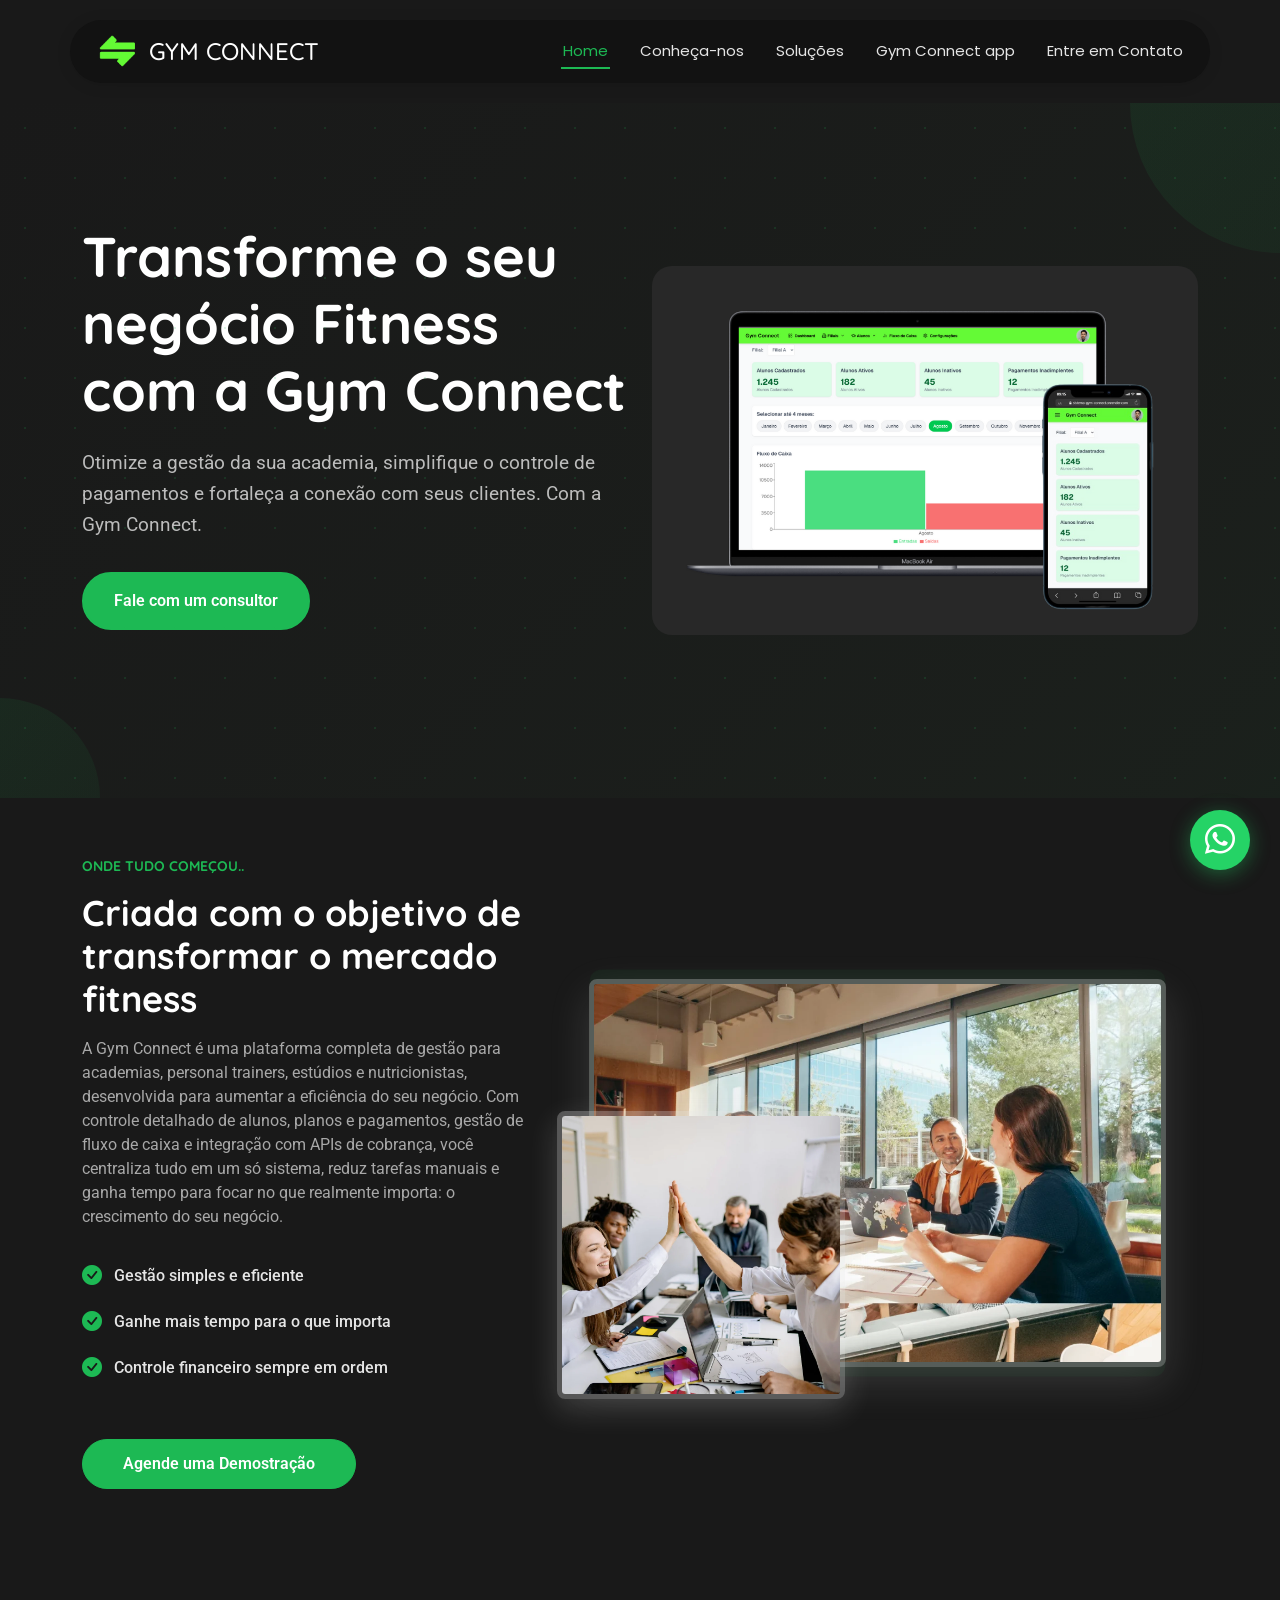
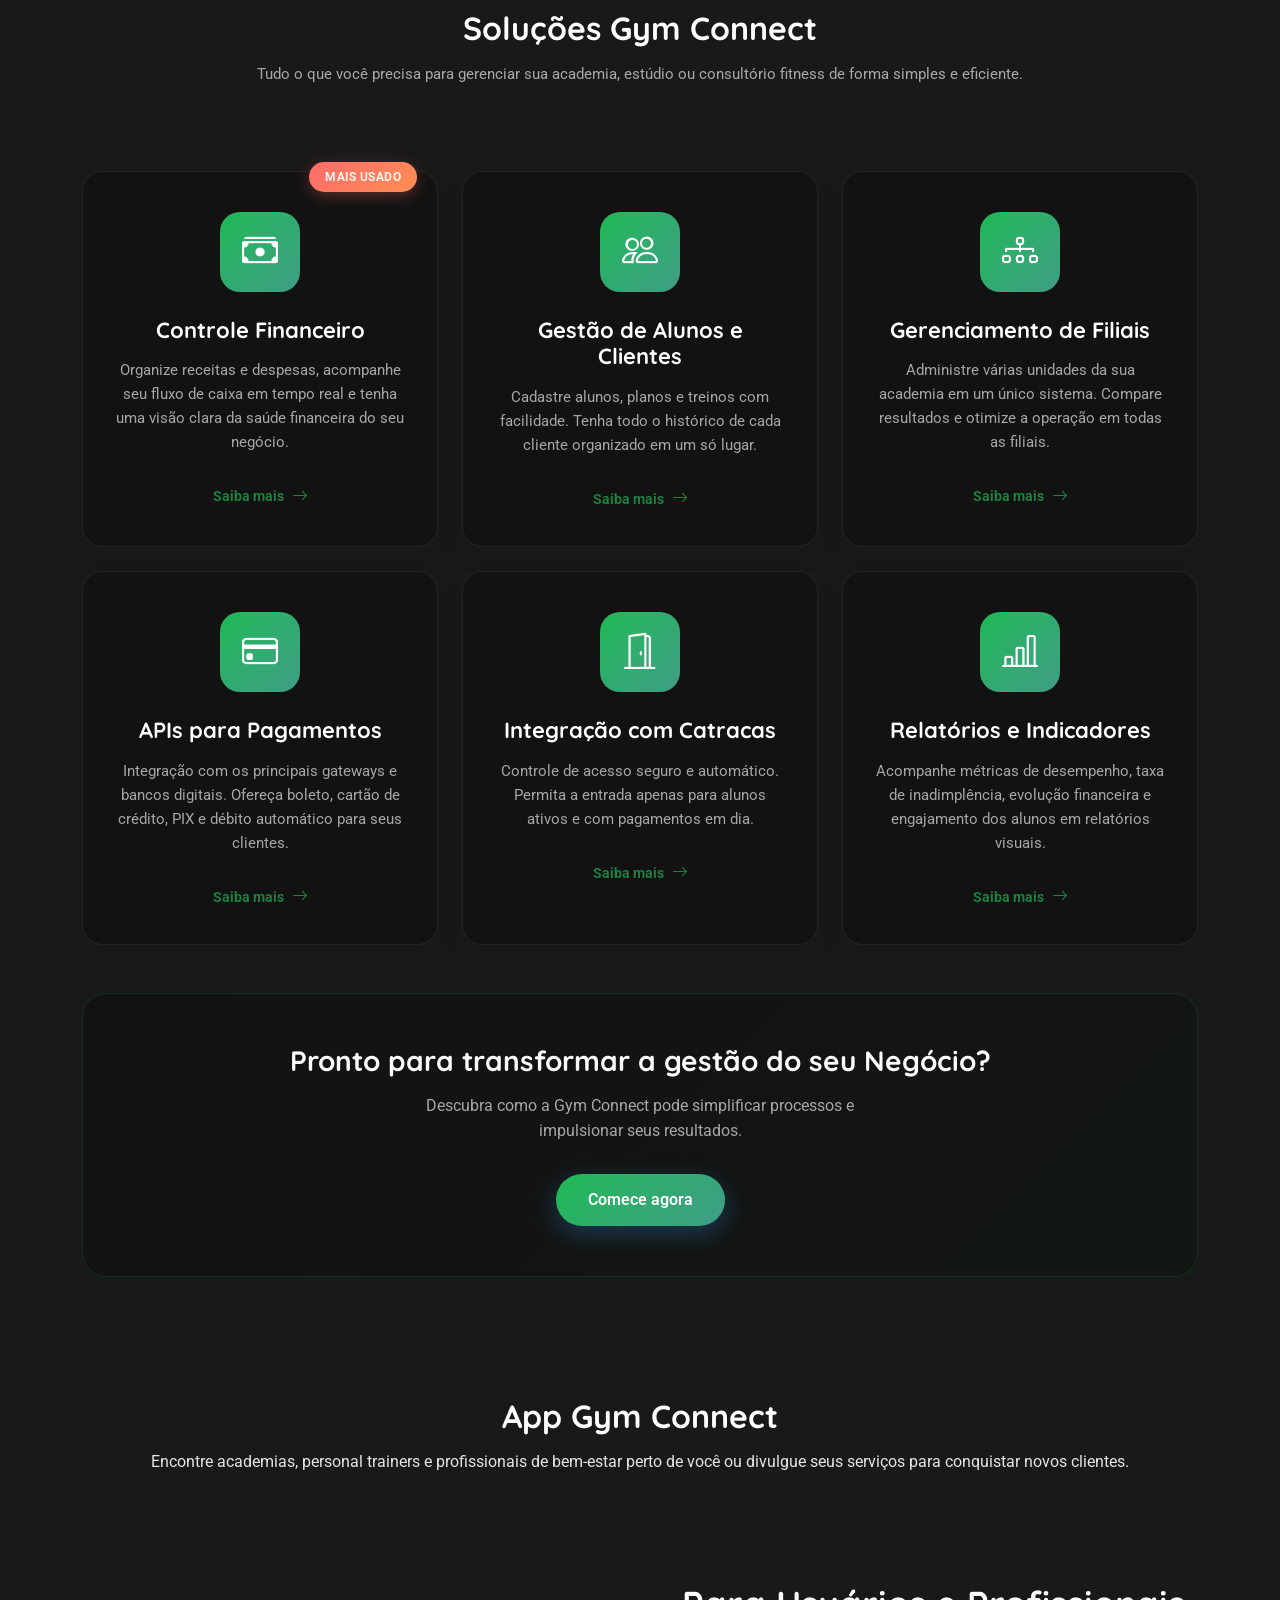
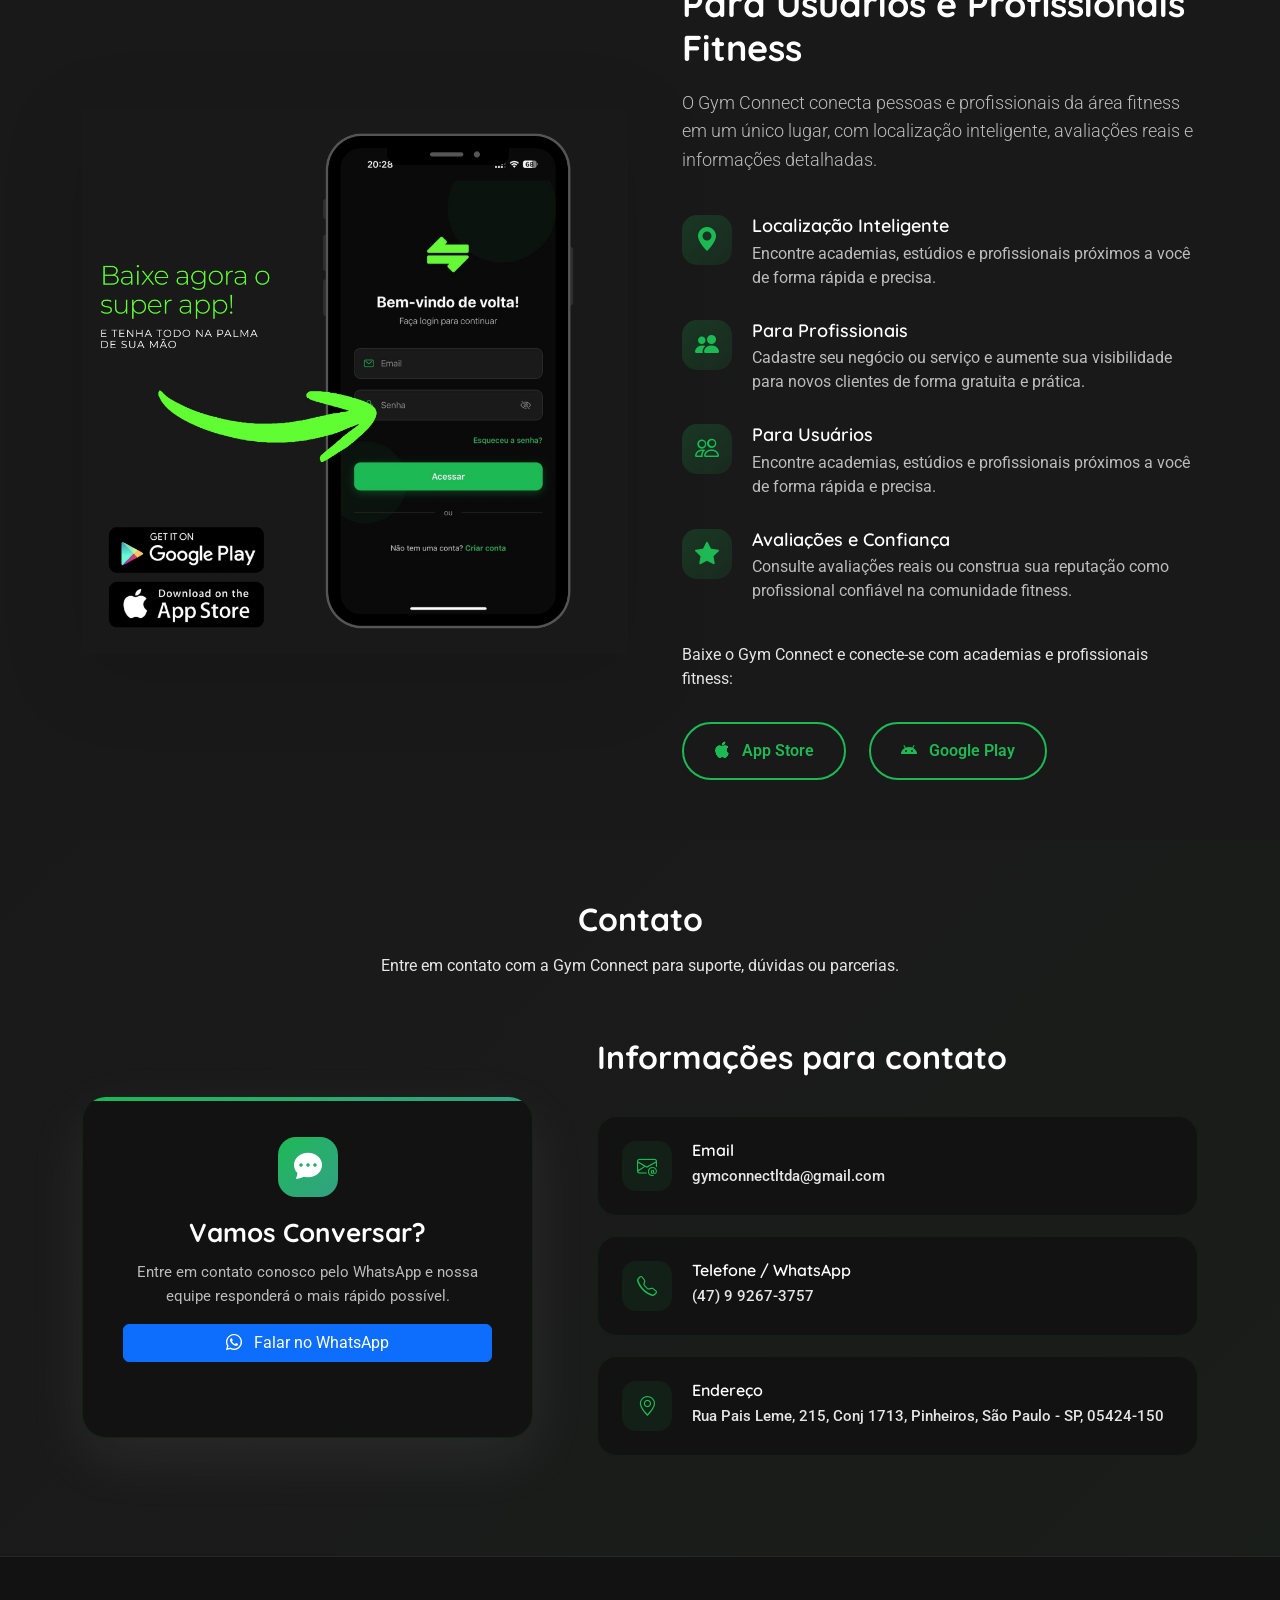
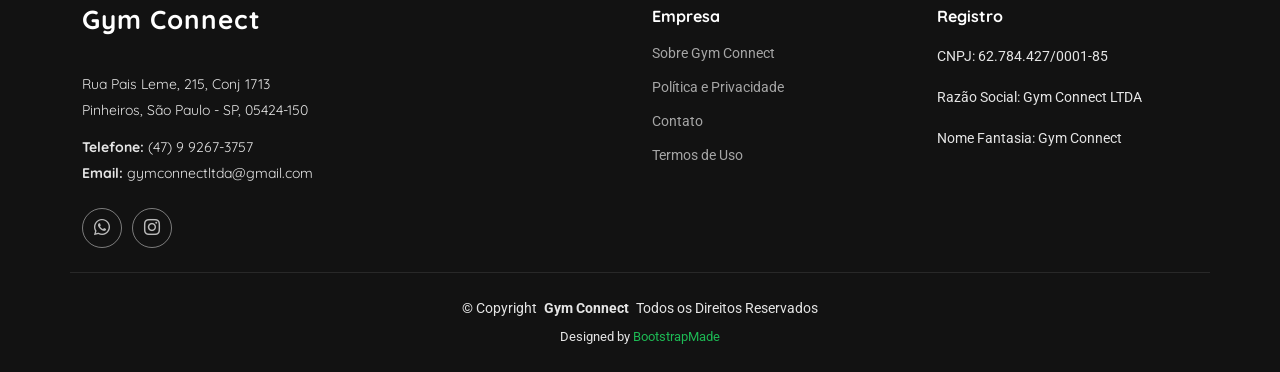
==== commit 1254fda8: "first commit" ====
--- a/index.html
+++ b/index.html
@@ -1,294 +1,397 @@
 <!DOCTYPE html>
-<html lang="en">
-  <head>
-    <meta charset="utf-8" />
-    <meta content="width=device-width, initial-scale=1.0" name="viewport" />
-    <title>Gym Connect</title>
-    <meta name="description" content="" />
-    <meta name="keywords" content="" />
-
-    <!-- Fonts -->
-    <link href="https://fonts.googleapis.com" rel="preconnect" />
-    <link href="https://fonts.gstatic.com" rel="preconnect" crossorigin />
-    <link
-      href="https://fonts.googleapis.com/css2?family=Roboto:ital,wght@0,100;0,300;0,400;0,500;0,700;0,900;1,100;1,300;1,400;1,500;1,700;1,900&family=Poppins:ital,wght@0,100;0,200;0,300;0,400;0,500;0,600;0,700;0,800;0,900;1,100;1,200;1,300;1,400;1,500;1,600;1,700;1,800;1,900&family=Raleway:ital,wght@0,100;0,200;0,300;0,400;0,500;0,600;0,700;0,800;0,900;1,100;1,200;1,300;1,400;1,500;1,600;1,700;1,800;1,900&display=swap"
-      rel="stylesheet"
-    />
-
-    <!-- Vendor CSS Files -->
-    <link
-      href="assets/vendor/bootstrap/css/bootstrap.min.css"
-      rel="stylesheet"
-    />
-    <link
-      href="assets/vendor/bootstrap-icons/bootstrap-icons.css"
-      rel="stylesheet"
-    />
-    <link href="assets/vendor/aos/aos.css" rel="stylesheet" />
-    <link href="assets/vendor/swiper/swiper-bundle.min.css" rel="stylesheet" />
-    <link
-      href="assets/vendor/glightbox/css/glightbox.min.css"
-      rel="stylesheet"
-    />
-
-    <!-- Main CSS File -->
-    <link href="assets/css/main.css" rel="stylesheet" />
-  </head>
-
-  <body class="index-page">
-    <header id="header" class="header d-flex align-items-center fixed-top">
-      <div
-        class="container position-relative d-flex align-items-center justify-content-between"
-      >
-        <a
-          href="index.html"
-          class="logo d-flex align-items-center me-auto me-xl-0"
-        >
-          <h1 class="sitename">Gym Connect</h1>
-        </a>
-
-        <nav id="navmenu" class="navmenu">
-          <ul>
-            <li><a href="#hero" class="active"></a></li>
-            <li><a href="#about"></a></li>
-            <li><a href="#contact"></a></li>
-          </ul>
-          <i class="mobile-nav-toggle d-xl-none bi bi-list"></i>
-        </nav>
-      </div>
-    </header>
+<html lang="pt-br">
+<head>
+  <meta charset="utf-8">
+  <meta content="width=device-width, initial-scale=1.0" name="viewport">
+  <title>Gym Connect - Plataforma de Gestão para Academias</title>
+  <meta name="description" content="Transforme o seu negócio fitness com a Gym Connect. Plataforma completa de gestão para academias, personal trainers e estúdios.">
+  <meta name="keywords" content="gestão academia, sistema academia, gym connect, fitness, personal trainer">
+
+  <!-- Favicons -->
+  <link href="assets/img/misc/logo.webp" rel="icon">
+
+  <!-- Fonts -->
+  <link href="https://fonts.googleapis.com" rel="preconnect">
+  <link href="https://fonts.gstatic.com" rel="preconnect" crossorigin>
+  <link href="https://fonts.googleapis.com/css2?family=Roboto:ital,wght@0,100;0,300;0,400;0,500;0,700;0,900;1,100;1,300;1,400;1,500;1,700;1,900&family=Poppins:ital,wght@0,100;0,200;0,300;0,400;0,500;0,600;0,700;0,800;0,900;1,100;1,200;1,300;1,400;1,500;1,600;1,700;1,800;1,900&family=Quicksand:wght@300;400;500;600;700&display=swap" rel="stylesheet">
+
+  <!-- Vendor CSS Files -->
+  <link href="assets/vendor/bootstrap/css/bootstrap.min.css" rel="stylesheet">
+  <link href="assets/vendor/bootstrap-icons/bootstrap-icons.css" rel="stylesheet">
+  <link href="assets/vendor/aos/aos.css" rel="stylesheet">
+  <link href="assets/vendor/swiper/swiper-bundle.min.css" rel="stylesheet">
+  <link href="assets/vendor/glightbox/css/glightbox.min.css" rel="stylesheet">
+
+  <!-- Main CSS File -->
+  <link href="assets/css/main.css" rel="stylesheet">
+</head>
+
+<body class="index-page">
+  <header id="header" class="header d-flex align-items-center sticky-top">
+    <div class="header-container container-fluid container-xl position-relative d-flex align-items-center justify-content-between">
+      <a href="index.html" class="logo d-flex align-items-center me-auto me-xl-0">
+        <img src="assets/img/misc/logo.webp" alt="Gym Connect Logo">
+        <h1 class="sitename d-none d-md-block">GYM CONNECT</h1>
+      </a>
+
+      <nav id="navmenu" class="navmenu">
+        <ul>
+          <li><a href="#hero" class="active">Home</a></li>
+          <li><a href="#about">Conheça-nos</a></li>
+          <li><a href="#services">Soluções</a></li>
+          <li><a href="#app-gym-connect">Gym Connect app</a></li>
+          <li><a href="#contact">Entre em Contato</a></li>
+        </ul>
+        <i class="mobile-nav-toggle d-xl-none bi bi-list"></i>
+      </nav>
+
+      <!-- <a class="btn-getstarted" href="https://sistema-gym-connect.onrender.com/login" target="_blank">Sou cliente Gym Connect</a> -->
+    </div>
+  </header>
 
     <main class="main">
       <!-- Hero Section -->
-      <section id="hero" class="hero section dark-background">
+      <section id="hero" class="hero section">
         <div class="container">
-          <div class="row justify-content-center">
-            <div
-              class="col-lg-6 text-center"
-              data-aos="fade-up"
-              data-aos-delay="100"
-            >
-              <h2>
-                <span
-                  >Encontre academias e profissionais fitness perto de
-                  você</span
-                >
-              </h2>
-              <p>
-                Conectamos você com academias, personal trainers e especialistas
-                da área fitness na sua região.
-              </p>
-
-              <div class="d-flex justify-content-center gap-3 mt-4 flex-wrap">
-                <a
-                  href="#"
-                  class="btn btn-dark d-flex align-items-center gap-2 px-4 py-2 rounded"
-                >
-                  <i class="bi bi-apple fs-4"></i> Baixar em App Store
-                </a>
-                <a
-                  href="#"
-                  class="btn btn-success d-flex align-items-center gap-2 px-4 py-2 rounded"
-                  style="background-color: #1DB954; border: none;"
-                >
-                  <i class="bi bi-android2 fs-4"></i> Baixar em Google Play
-                </a>
-              </div>
-            </div>
-          </div>
+          <div class="row align-items-center">
+            <div class="col-lg-6" data-aos="fade-right" data-aos-delay="100">
+              <div class="hero-content">
+                <h1>Transforme o seu negócio Fitness com a Gym Connect</h1>
+                <p>
+                  Otimize a gestão da sua academia, simplifique o controle de
+                  pagamentos e fortaleça a conexão com seus clientes. Com a Gym
+                  Connect.
+                </p>
+                <div class="hero-buttons">
+                  <a href="https://wa.me/5547992673757?text=Ol%C3%A1,+gostaria+de+mais+informa%C3%A7%C3%B5es+sobre+a+plataforma+Gym+Connect" target="_blank" class="btn btn-primary">Fale com um consultor</a>
+                </div>
+              </div>
+            </div>
+            <div class="col-lg-6" data-aos="fade-left" data-aos-delay="200">
+              <div class="hero-visual">
+                <div class="hero-image">
+                  <img
+                    src="assets/img/misc/misc-16.webp"
+                    alt="Digital Agency Hero"
+                    class="img-fluid"
+                  />
+                </div>
+              </div>
+            </div>
+          </div>
+        </div>
+
+        <div class="hero-bg-elements">
+          <div class="bg-shape shape-1"></div>
+          <div class="bg-shape shape-2"></div>
+          <div class="bg-particles"></div>
         </div>
       </section>
       <!-- /Hero Section -->
 
       <!-- About Section -->
       <section id="about" class="about section">
+        <div class="container" data-aos="fade-up" data-aos-delay="100">
+          <div class="row gy-5 align-items-center">
+            <div class="col-lg-5" data-aos="fade-right" data-aos-delay="200">
+              <div class="content">
+                <h6 class="subtitle">Onde tudo começou..</h6>
+                <h2>Criada com o objetivo de transformar o mercado fitness</h2>
+                <p>
+                  A Gym Connect é uma plataforma completa de gestão para
+                  academias, personal trainers, estúdios e nutricionistas,
+                  desenvolvida para aumentar a eficiência do seu negócio. Com
+                  controle detalhado de alunos, planos e pagamentos, gestão de
+                  fluxo de caixa e integração com APIs de cobrança, você
+                  centraliza tudo em um só sistema, reduz tarefas manuais e
+                  ganha tempo para focar no que realmente importa: o crescimento
+                  do seu negócio.
+                </p>
+
+                <ul class="features-list">
+                  <li>
+                    <i class="bi bi-check-circle-fill"></i>
+                    <span>Gestão simples e eficiente</span>
+                  </li>
+                  <li>
+                    <i class="bi bi-check-circle-fill"></i>
+                    <span>Ganhe mais tempo para o que importa</span>
+                  </li>
+                  <li>
+                    <i class="bi bi-check-circle-fill"></i>
+                    <span>Controle financeiro sempre em ordem</span>
+                  </li>
+                </ul>
+
+                <a href="https://wa.me/5547992673757?text=Ol%C3%A1,+gostaria+de+mais+informa%C3%A7%C3%B5es+sobre+a+plataforma+Gym+Connect" target="_blank" class="btn btn-primary">Agende uma Demostração</a>
+              </div>
+            </div>
+
+            <div class="col-lg-7" data-aos="fade-left" data-aos-delay="300">
+              <div class="image-composition">
+                <div class="image-main">
+                  <img
+                    src="assets/img/about/about-9.webp"
+                    alt="Modern office with a team working"
+                    class="img-fluid"
+                    loading="lazy"
+                  />
+                </div>
+                <div class="image-secondary">
+                  <img src="assets/img/about/about-square-8.webp" alt="Collaborative discussion" class="img-fluid" loading="lazy">
+                </div>
+              </div>
+            </div>
+          </div>
+        </div>
+      </section>
+      <!-- /About Section -->
+
+      <!-- Services Section -->
+      <section id="services" class="services section">
         <!-- Section Title -->
         <div class="container section-title" data-aos="fade-up">
-          <h2>Sobre o Aplicativo</h2>
+          <h2>Soluções Gym Connect</h2>
           <p>
-            Um marketplace fitness completo para quem busca saúde e para quem
-            vive dela.
+            Tudo o que você precisa para gerenciar sua academia, estúdio ou
+            consultório fitness de forma simples e eficiente.
           </p>
         </div>
         <!-- End Section Title -->
 
-        <div class="container">
-          <div class="row gy-5">
-            <div
-              class="content col-xl-5 d-flex flex-column"
-              data-aos="fade-up"
-              data-aos-delay="100"
-            >
-              <h3>Conectamos usuários a profissionais de forma simples</h3>
-              <p>
-                O Gym Connect é uma plataforma que facilita a busca por
-                academias, personal trainers e outros profissionais da área
-                fitness e também de quem deseja divulgar seus serviços e
-                conquistar novos clientes.
-              </p>
-              <a
-                href="#"
-                class="about-btn align-self-center align-self-xl-start"
-              >
-                <span>Solicitar Demostração</span>
-                <i class="bi bi-chevron-right"></i>
-              </a>
-            </div>
-
-            <div class="col-xl-7" data-aos="fade-up" data-aos-delay="200">
-              <div class="row gy-4">
-                <div class="col-md-6 icon-box position-relative">
-                  <i class="bi bi-person-bounding-box"></i>
-                  <h4>
-                    <a href="#" class="stretched-link">Para Usuários</a>
-                  </h4>
-                  <p>
-                    Descubra academias, estúdios, personal trainers e
-                    profissionais de bem-estar perto de você, com avaliações e
-                    informações detalhadas.
-                  </p>
-                </div>
-
-                <div class="col-md-6 icon-box position-relative">
-                  <i class="bi bi-graph-up"></i>
-                  <h4>
-                    <a href="#" class="stretched-link">Para Profissionais</a>
-                  </h4>
-                  <p>
-                    Cadastre seu negócio e receba mais visibilidade e novos
-                    clientes de forma gratuita e prática. Comece a crescer com o
-                    Gym Connect.
-                  </p>
-                </div>
-
-                <div class="col-md-6 icon-box position-relative">
-                  <i class="bi bi-geo-alt"></i>
-                  <h4>
-                    <a href="#" class="stretched-link"
-                      >Localização Inteligente</a
-                    >
-                  </h4>
-                  <p>
-                    Encontre ou seja encontrado com base na sua localização. A
-                    busca por serviços nunca foi tão precisa e rápida.
-                  </p>
-                </div>
-
-                <div class="col-md-6 icon-box position-relative">
-                  <i class="bi bi-star"></i>
-                  <h4>
-                    <a href="#" class="stretched-link"
-                      >Avaliações e Confiança</a
-                    >
-                  </h4>
-                  <p>
-                    Consulte avaliações reais de usuários e construa sua
-                    reputação como profissional confiável na comunidade fitness.
-                  </p>
-                </div>
+        <div class="container" data-aos="fade-up" data-aos-delay="100">
+          <div class="row gy-4">
+            <div class="col-lg-4 col-md-6" data-aos="fade-up" data-aos-delay="200">
+              <div class="service-card">
+                <div class="service-icon">
+                  <i class="bi bi-cash-stack"></i>
+                </div>
+                <h4>
+                  <a href="service-details.html">Controle Financeiro</a>
+                </h4>
+                <p>
+                  Organize receitas e despesas, acompanhe seu fluxo de caixa em tempo real e tenha uma visão clara da saúde financeira do seu negócio.
+                </p>
+                <div class="service-badge">Mais usado</div>
+                <a href="service-details.html" class="service-link">
+                  <span>Saiba mais</span>
+                  <i class="bi bi-arrow-right"></i>
+                </a>
+              </div>
+            </div>
+
+            <div class="col-lg-4 col-md-6" data-aos="fade-up" data-aos-delay="300">
+              <div class="service-card">
+                <div class="service-icon">
+                  <i class="bi bi-people"></i>
+                </div>
+                <h4>
+                  <a href="service-details.html">Gestão de Alunos e Clientes</a>
+                </h4>
+                <p>
+                  Cadastre alunos, planos e treinos com facilidade. Tenha todo o histórico de cada cliente organizado em um só lugar.
+                </p>
+                <a href="service-details.html" class="service-link">
+                  <span>Saiba mais</span>
+                  <i class="bi bi-arrow-right"></i>
+                </a>
+              </div>
+            </div>
+
+            <div class="col-lg-4 col-md-6" data-aos="fade-up" data-aos-delay="400">
+              <div class="service-card">
+                <div class="service-icon">
+                  <i class="bi bi-diagram-3"></i>
+                </div>
+                <h4>
+                  <a href="service-details.html">Gerenciamento de Filiais</a>
+                </h4>
+                <p>
+                  Administre várias unidades da sua academia em um único sistema. Compare resultados e otimize a operação em todas as filiais.
+                </p>
+                <a href="service-details.html" class="service-link">
+                  <span>Saiba mais</span>
+                  <i class="bi bi-arrow-right"></i>
+                </a>
+              </div>
+            </div>
+
+            <div class="col-lg-4 col-md-6" data-aos="fade-up" data-aos-delay="500">
+              <div class="service-card">
+                <div class="service-icon">
+                  <i class="bi bi-credit-card"></i>
+                </div>
+                <h4><a href="service-details.html">APIs para Pagamentos</a></h4>
+                <p>
+                  Integração com os principais gateways e bancos digitais. Ofereça boleto, cartão de crédito, PIX e débito automático para seus clientes.
+                </p>
+                <a href="service-details.html" class="service-link">
+                  <span>Saiba mais</span>
+                  <i class="bi bi-arrow-right"></i>
+                </a>
+              </div>
+            </div>
+
+            <div class="col-lg-4 col-md-6" data-aos="fade-up" data-aos-delay="600">
+              <div class="service-card">
+                <div class="service-icon">
+                  <i class="bi bi-door-open"></i>
+                </div>
+                <h4>
+                  <a href="service-details.html">Integração com Catracas</a>
+                </h4>
+                <p>
+                  Controle de acesso seguro e automático. Permita a entrada apenas para alunos ativos e com pagamentos em dia.
+                </p>
+                <a href="service-details.html" class="service-link">
+                  <span>Saiba mais</span>
+                  <i class="bi bi-arrow-right"></i>
+                </a>
+              </div>
+            </div>
+
+            <div class="col-lg-4 col-md-6" data-aos="fade-up" data-aos-delay="700">
+              <div class="service-card">
+                <div class="service-icon">
+                  <i class="bi bi-bar-chart-line"></i>
+                </div>
+                <h4>
+                  <a href="service-details.html">Relatórios e Indicadores</a>
+                </h4>
+                <p>
+                  Acompanhe métricas de desempenho, taxa de inadimplência, evolução financeira e engajamento dos alunos em relatórios visuais.
+                </p>
+                <a href="service-details.html" class="service-link">
+                  <span>Saiba mais</span>
+                  <i class="bi bi-arrow-right"></i>
+                </a>
+              </div>
+            </div>
+          </div>
+
+          <div class="row mt-5">
+            <div class="col-12 text-center" data-aos="fade-up" data-aos-delay="800">
+              <div class="services-cta">
+                <h3>Pronto para transformar a gestão do seu Negócio?</h3>
+                <p>Descubra como a Gym Connect pode simplificar processos e impulsionar seus resultados.</p>
+                <a href="https://wa.me/5547992673757?text=Ol%C3%A1,+gostaria+de+mais+informa%C3%A7%C3%B5es+sobre+a+plataforma+Gym+Connect" target="_blank" class="btn btn-primary">
+                  Comece agora
+                </a>
               </div>
             </div>
           </div>
         </div>
       </section>
 
-      <!-- Faq Section -->
-      <section id="faq" class="faq section light-background">
+      <!-- /Services Section -->
+
+      <!-- Why Us Section -->
+      <section id="app-gym-connect" class="why-us section">
         <!-- Section Title -->
         <div class="container section-title" data-aos="fade-up">
-          <h2>Perguntas Frequentes</h2>
+          <h2>App Gym Connect</h2>
           <p>
-            Tire suas dúvidas sobre como usar o Gym Connect, seja você usuário
-            ou profissional parceiro.
+            Encontre academias, personal trainers e profissionais de bem-estar
+            perto de você ou divulgue seus serviços para conquistar novos
+            clientes.
           </p>
         </div>
         <!-- End Section Title -->
 
-        <div class="container">
-          <div class="row">
-            <div class="col-lg-6" data-aos="fade-up" data-aos-delay="100">
-              <div class="faq-container">
-                <div class="faq-item faq-active">
-                  <h3>O que é o Gym Connect?</h3>
-                  <div class="faq-content">
-                    <p>
-                      O Gym Connect é um marketplace que conecta usuários a
-                      academias, personal trainers e profissionais da área
-                      fitness em sua região, facilitando o agendamento e o
-                      contato com esses serviços.
-                    </p>
-                  </div>
-                  <i class="faq-toggle bi bi-chevron-right"></i>
-                </div>
-
-                <div class="faq-item">
-                  <h3>Sou profissional. Como faço para me cadastrar?</h3>
-                  <div class="faq-content">
-                    <p>
-                      É simples! Basta acessar a opção “Quero Me Cadastrar” na
-                      página inicial, preencher seus dados e criar seu perfil
-                      profissional. Assim, usuários da sua região poderão
-                      encontrar seus serviços.
-                    </p>
-                  </div>
-                  <i class="faq-toggle bi bi-chevron-right"></i>
-                </div>
-
-                <div class="faq-item">
-                  <h3>O cadastro é gratuito?</h3>
-                  <div class="faq-content">
-                    <p>
-                      Sim! O plano básico é totalmente gratuito. Também
-                      oferecemos planos pagos com benefícios extras como maior
-                      visibilidade e recursos avançados.
-                    </p>
-                  </div>
-                  <i class="faq-toggle bi bi-chevron-right"></i>
-                </div>
-              </div>
-            </div>
-
-            <div class="col-lg-6" data-aos="fade-up" data-aos-delay="200">
-              <div class="faq-container">
-                <div class="faq-item">
-                  <h3>
-                    Como encontro academias ou personal trainers próximos?
-                  </h3>
-                  <div class="faq-content">
-                    <p>
-                      Basta permitir o acesso à sua localização ou buscar pelo
-                      nome da cidade/bairro. O app mostrará as opções mais
-                      próximas de você, com detalhes e avaliações.
-                    </p>
-                  </div>
-                  <i class="faq-toggle bi bi-chevron-right"></i>
-                </div>
-
-                <div class="faq-item">
-                  <h3>
-                    Posso agendar treinos ou sessões diretamente pelo app?
-                  </h3>
-                  <div class="faq-content">
-                    <p>
-                      Sim! Muitos profissionais e academias oferecem a opção de
-                      agendamento direto. Você pode ver os horários disponíveis
-                      e agendar com poucos cliques.
-                    </p>
-                  </div>
-                  <i class="faq-toggle bi bi-chevron-right"></i>
-                </div>
-
-                <div class="faq-item">
-                  <h3>Como funcionam as avaliações e recomendações?</h3>
-                  <div class="faq-content">
-                    <p>
-                      Após utilizar um serviço, o usuário pode avaliar a
-                      experiência e deixar comentários. Isso ajuda outros
-                      usuários a escolherem melhor e também fortalece a
-                      reputação dos bons profissionais.
-                    </p>
-                  </div>
-                  <i class="faq-toggle bi bi-chevron-right"></i>
+        <div class="container" data-aos="fade-up" data-aos-delay="100">
+          <div class="row mt-5 align-items-center">
+            <!-- Imagem / Ilustração -->
+            <div class="col-lg-6" data-aos="fade-right" data-aos-delay="200">
+              <div class="feature-showcase">
+                <img
+                  src="assets/img/misc/superApp.webp"
+                  alt="Gym Connect App"
+                  class="img-fluid"
+                />
+              </div>
+            </div>
+
+            <!-- Conteúdo para Usuários e Profissionais -->
+            <div class="col-lg-6" data-aos="fade-left" data-aos-delay="300">
+              <div class="feature-content">
+                <h3>Para Usuários e Profissionais Fitness</h3>
+                <p class="lead">
+                  O Gym Connect conecta pessoas e profissionais da área fitness
+                  em um único lugar, com localização inteligente, avaliações
+                  reais e informações detalhadas.
+                </p>
+
+                <div class="feature-list">
+                  <div class="feature-item">
+                    <div class="feature-icon">
+                      <i class="bi bi-geo-alt-fill"></i>
+                    </div>
+                    <div class="feature-text">
+                      <h5>Localização Inteligente</h5>
+                      <p>
+                        Encontre academias, estúdios e profissionais próximos a
+                        você de forma rápida e precisa.
+                      </p>
+                    </div>
+                  </div>
+
+                  <div class="feature-item">
+                    <div class="feature-icon">
+                      <i class="bi bi-people-fill"></i>
+                    </div>
+                    <div class="feature-text">
+                      <h5>Para Profissionais</h5>
+                      <p>
+                        Cadastre seu negócio ou serviço e aumente sua
+                        visibilidade para novos clientes de forma gratuita e
+                        prática.
+                      </p>
+                    </div>
+                  </div>
+
+                  <div class="feature-item">
+                    <div class="feature-icon">
+                      <i class="bi bi-people"></i>
+                    </div>
+                    <div class="feature-text">
+                      <h5>Para Usuários</h5>
+                      <p>
+                        Encontre academias, estúdios e profissionais próximos a
+                        você de forma rápida e precisa.
+                      </p>
+                    </div>
+                  </div>
+                  <div class="feature-item">
+                    <div class="feature-icon">
+                      <i class="bi bi-star-fill"></i>
+                    </div>
+                    <div class="feature-text">
+                      <h5>Avaliações e Confiança</h5>
+                      <p>
+                        Consulte avaliações reais ou construa sua reputação como
+                        profissional confiável na comunidade fitness.
+                      </p>
+                    </div>
+                  </div>
+                </div>
+
+                <div class="cta-wrapper mt-4">
+                  <p>
+                    Baixe o Gym Connect e conecte-se com academias e
+                    profissionais fitness:
+                  </p>
+                  <a
+                    href="https://apps.apple.com/br/app/gym-connect/idSEU_ID"
+                    class="btn btn-outline me-2"
+                  >
+                    <i class="bi bi-apple me-2"></i> App Store
+                  </a>
+                  <a
+                    href="https://play.google.com/store/apps/details?id=SEU_ID"
+                    class="btn btn-outline me-2"
+                  >
+                    <i class="bi bi-android me-2"></i> Google Play
+                  </a>
                 </div>
               </div>
             </div>
@@ -296,216 +399,137 @@
         </div>
       </section>
 
-      <section id="about" class="about section">
-        <div id="call-to-action" class="call-to-action section dark-background">
-          <div class="container">
-            <img src="assets/img/action.webp" alt="Background Gym Connect" />
-            <div
-              class="content row justify-content-center"
-              data-aos="zoom-in"
-              data-aos-delay="100"
-            >
-              <div class="col-xl-10">
-                <div class="text-center">
-                  <!-- <a
-                  href="https://www.youtube.com/watch?v=Y7f98aduVJ8"
-                  class="glightbox pulsating-play-btn"
-                  aria-label="Vídeo explicativo"
-                ></a> -->
-                  <h3>Otimize a gestão do seu negócio fitness</h3>
-                  <p>
-                    Cadastre sua academia, estúdio ou serviço fitness na nossa
-                    plataforma e seja encontrado por centenas de usuários que
-                    procuram exatamente o que você oferece. Comece agora mesmo a
-                    aumentar sua visibilidade e conquistar novos clientes!
-                  </p>
-                  <a class="cta-btn" href="#cadastro-parceiro"
-                    >Entrar em contato</a
-                  >
-                </div>
-              </div>
-            </div>
-          </div>
-        </div>
-
-        <div class="container">
-          <div class="row gy-5" data-aos="fade-up" data-aos-delay="200">
-            <!-- Primeira Linha: 3 itens -->
-            <div class="col-md-4 icon-box position-relative">
-              <i class="bi bi-people-fill"></i>
-              <h4>
-                <a href="#" class="stretched-link"
-                  >Gestão de Alunos e Clientes</a
-                >
-              </h4>
-              <p>
-                Cadastre e acompanhe alunos e clientes, com histórico completo
-                de atividades, pagamentos e progresso.
-              </p>
-            </div>
-
-            <div class="col-md-4 icon-box position-relative">
-              <i class="bi bi-building"></i>
-              <h4>
-                <a href="#" class="stretched-link">Gerenciamento de Filiais</a>
-              </h4>
-              <p>
-                Controle múltiplas unidades do seu negócio, configure horários,
-                profissionais e recursos de cada filial facilmente.
-              </p>
-            </div>
-
-            <div class="col-md-4 icon-box position-relative">
-              <i class="bi bi-calendar-check"></i>
-              <h4>
-                <a href="#" class="stretched-link">Módulo de Agendamentos</a>
-              </h4>
-              <p>
-                Organize horários, receba reservas online e gerencie agendas de
-                forma simples e eficiente para todos os profissionais.
-              </p>
-            </div>
-
-            <!-- Segunda Linha: 3 itens -->
-            <div class="col-md-4 icon-box position-relative">
-              <i class="bi bi-currency-dollar"></i>
-              <h4>
-                <a href="#" class="stretched-link"
-                  >Fluxo de Caixa & Controle Financeiro</a
-                >
-              </h4>
-              <p>
-                Monitore entradas, saídas e relatórios detalhados do seu negócio
-                para decisões estratégicas seguras.
-              </p>
-            </div>
-
-            <div class="col-md-4 icon-box position-relative">
-              <i class="bi bi-gear-fill"></i>
-              <h4>
-                <a href="#" class="stretched-link"
-                  >Configuração do Aplicativo</a
-                >
-              </h4>
-              <p>
-                Personalize seu estabelecimento, configure informações visíveis
-                no app e permita que clientes agendem e contratem seus serviços
-                online.
-              </p>
-            </div>
-
-            <div class="col-md-4 icon-box position-relative">
-              <i class="bi bi-chat-dots-fill"></i>
-              <h4>
-                <a href="#" class="stretched-link"
-                  >Relacionamento com Clientes</a
-                >
-              </h4>
-              <p>
-                Envie notificações, promoções e mensagens diretas para engajar
-                clientes e fidelizar seu público.
-              </p>
-            </div>
-          </div>
-        </div>
-      </section>
-
-      <!-- /Faq Section -->
-
-      <section id="download-app" class="section dark-background">
-        <div class="container">
-          <div class="row justify-content-center">
-            <div
-              class="col-lg-8 text-center"
-              data-aos="fade-up"
-              data-aos-delay="100"
-            >
-              <h3 style="font-weight: 700;">Leve o Gym Connect com você</h3>
-              <p>
-                Baixe nosso aplicativo e tenha acesso às melhores academias,
-                personal trainers e serviços fitness da sua região na palma da
-                sua mão, onde estiver, totalmente gratuito.
-              </p>
-              <div class="d-flex justify-content-center gap-3 mt-4 flex-wrap">
-                <a
-                  href="#"
-                  class="btn btn-dark d-flex align-items-center gap-2 px-4 py-2 rounded"
-                >
-                  <i class="bi bi-apple fs-4"></i> Baixar em App Store
-                </a>
-                <a
-                  href="#"
-                  class="btn btn-success d-flex align-items-center gap-2 px-4 py-2 rounded"
-                  style="background-color: #1DB954; border: none;"
-                >
-                  <i class="bi bi-android2 fs-4"></i> Baixar em Google Play
-                </a>
-              </div>
-            </div>
-          </div>
-        </div>
-      </section>
-    </main>
-
-    <footer id="footer" class="footer dark-background">
-      <div class="container footer-top">
-        <div class="row gy-4">
-          <div class="col-lg-4 col-md-6 footer-about">
-            <a href="index.html" class="d-flex align-items-center">
-              <span class="sitename">Gym Connect</span>
-            </a>
-            <div class="footer-contact pt-3">
-              <p>
-                Conectando você ao mundo fitness com praticidade e confiança.
-              </p>
-              <p class="mt-3">
-                <strong>Email:</strong> <span>contato@gymconect.com.br</span>
-              </p>
-            </div>
-          </div>
-
-          <div class="col-lg-4 col-md-6 footer-links"></div>
-
-          <div class="col-lg-4 col-md-12">
-            <h4>Redes Sociais</h4>
-            <p>
-              Acompanhe novidades, dicas e oportunidades pelo nosso Instagram.
-            </p>
-            <div class="social-links d-flex">
-              <a href="#"><i class="bi bi-instagram"></i></a>
-              <a href="#"><i class="bi bi-facebook"></i></a>
-              <a href="#"><i class="bi bi-linkedin"></i></a>
-            </div>
-          </div>
-        </div>
+    <!-- Contact Section -->
+    <section id="contact" class="contact section">
+      <!-- Section Title -->
+      <div class="container section-title" data-aos="fade-up">
+        <h2>Contato</h2>
+        <p>Entre em contato com a Gym Connect para suporte, dúvidas ou parcerias.</p>
       </div>
-
-      <div class="container copyright text-center mt-4">
-        <p>
-          © <span>2025</span>
-          <strong class="px-1 sitename">Gym Connect</strong>
-          <span>– Todos os direitos reservados.</span>
-        </p>
+      <!-- End Section Title -->
+
+      <div class="container" data-aos="fade-up" data-aos-delay="100">
+        <div class="row align-items-center">
+          <div class="col-lg-5" data-aos="fade-right" data-aos-delay="200">
+            <div class="contact-form-card">
+              <div class="form-header">
+                <div class="header-icon">
+                  <i class="bi bi-chat-dots-fill"></i>
+                </div>
+                <h3>Vamos Conversar?</h3>
+                <p>Entre em contato conosco pelo WhatsApp e nossa equipe responderá o mais rápido possível.</p>
+                <a href="https://wa.me/5547992673757?text=Ol%C3%A1,+gostaria+de+mais+informa%C3%A7%C3%B5es+sobre+a+plataforma+Gym+Connect" target="_blank" class="btn btn-primary w-100 mt-3">
+                  <i class="bi bi-whatsapp me-2"></i>
+                  Falar no WhatsApp
+                </a>
+              </div>
+            </div>
+          </div>
+
+          <div class="col-lg-7" data-aos="fade-left" data-aos-delay="200">
+            <div class="contact-info-area">
+              <div class="info-header">
+                <h3>Informações para contato</h3>
+              </div>
+
+              <div class="contact-methods">
+                <div class="method-card" data-aos="zoom-in" data-aos-delay="250">
+                  <div class="card-icon"><i class="bi bi-envelope-at"></i></div>
+                  <div class="card-content">
+                    <h5>Email</h5>
+                    <p>gymconnectltda@gmail.com</p>
+                  </div>
+                </div>
+
+                <div class="method-card" data-aos="zoom-in" data-aos-delay="300">
+                  <div class="card-icon"><i class="bi bi-telephone"></i></div>
+                  <div class="card-content">
+                    <h5>Telefone / WhatsApp</h5>
+                    <p>(47) 9 9267-3757</p>
+                  </div>
+                </div>
+
+                <div class="method-card" data-aos="zoom-in" data-aos-delay="350">
+                  <div class="card-icon"><i class="bi bi-geo-alt"></i></div>
+                  <div class="card-content">
+                    <h5>Endereço</h5>
+                    <p>Rua Pais Leme, 215, Conj 1713, Pinheiros, São Paulo - SP, 05424-150</p>
+                  </div>
+                </div>
+              </div>
+            </div>
+          </div>
+        </div>
       </div>
-    </footer>
-
-    <!-- Scroll Top -->
-    <a
-      href="#"
-      id="scroll-top"
-      class="scroll-top d-flex align-items-center justify-content-center"
-      ><i class="bi bi-arrow-up-short"></i
-    ></a>
-
-    <!-- Vendor JS Files -->
-    <script src="assets/vendor/bootstrap/js/bootstrap.bundle.min.js"></script>
-    <script src="assets/vendor/aos/aos.js"></script>
-    <script src="assets/vendor/swiper/swiper-bundle.min.js"></script>
-    <script src="assets/vendor/glightbox/js/glightbox.min.js"></script>
-    <script src="assets/vendor/imagesloaded/imagesloaded.pkgd.min.js"></script>
-    <script src="assets/vendor/isotope-layout/isotope.pkgd.min.js"></script>
-
-    <!-- Main JS File -->
-    <script src="assets/js/main.js"></script>
-  </body>
+    </section>  <!-- Footer -->
+  <footer id="footer" class="footer position-relative dark-background">
+    <div class="container footer-top">
+      <div class="row gy-4">
+        <div class="col-lg-6 col-md-6 footer-about">
+          <a href="index.html" class="logo d-flex align-items-center">
+            <span class="sitename">Gym Connect</span>
+          </a>
+          <div class="footer-contact pt-3">
+            <p>Rua Pais Leme, 215, Conj 1713</p>
+            <p>Pinheiros, São Paulo - SP, 05424-150</p>
+            <p class="mt-3"><strong>Telefone:</strong> (47) 9 9267-3757</p>
+            <p><strong>Email:</strong> gymconnectltda@gmail.com</p>
+          </div>
+          <div class="social-links d-flex mt-4">
+            <a href="https://wa.me/5547992673757?text=Ol%C3%A1,+gostaria+de+mais+informa%C3%A7%C3%B5es+sobre+a+plataforma+Gym+Connect" target="_blank"><i class="bi bi-whatsapp"></i></a>
+            <a href="https://www.instagram.com/gym_connect.brasil?igsh=aGJmOWxvYnN5bGNz&utm_source=qr" target="_blank"><i class="bi bi-instagram"></i></a>
+          </div>
+        </div>
+
+        <div class="col-lg-3 col-md-3 footer-links">
+          <h4>Empresa</h4>
+          <ul>
+            <li><a href="#about">Sobre Gym Connect</a></li>
+            <li><a href="privacy.html">Política e Privacidade</a></li>
+            <li><a href="#contact">Contato</a></li>
+            <li><a href="terms.html">Termos de Uso</a></li>
+          </ul>
+        </div>
+
+        <div class="col-lg-3 col-md-3 footer-links">
+          <h4>Registro</h4>
+          <ul>
+            <li>CNPJ: 62.784.427/0001-85</li>
+            <li>Razão Social: Gym Connect LTDA</li>
+            <li>Nome Fantasia: Gym Connect</li>
+          </ul>
+        </div>
+      </div>
+    </div>
+
+    <div class="container copyright text-center mt-4">
+      <p>© <span>Copyright</span> <strong class="px-1 sitename">Gym Connect</strong> Todos os Direitos Reservados</p>
+      <div class="credits">
+        Designed by <a href="https://bootstrapmade.com/">BootstrapMade</a>
+      </div>
+    </div>
+  </footer>
+
+  <!-- Scroll Top -->
+  <a href="#" id="scroll-top" class="scroll-top d-flex align-items-center justify-content-center">
+    <i class="bi bi-arrow-up-short"></i>
+  </a>
+
+  <!-- WhatsApp Floating Button -->
+  <a href="https://wa.me/5547992673757?text=Ol%C3%A1,+gostaria+de+mais+informa%C3%A7%C3%B5es+sobre+a+plataforma+Gym+Connect" target="_blank" id="whatsapp-btn" class="whatsapp-float d-flex align-items-center justify-content-center" title="Fale conosco no WhatsApp">
+    <i class="bi bi-whatsapp"></i>
+  </a>
+
+  <!-- Vendor JS Files -->
+  <script src="assets/vendor/bootstrap/js/bootstrap.bundle.min.js"></script>
+  <script src="assets/vendor/aos/aos.js"></script>
+  <script src="assets/vendor/purecounter/purecounter_vanilla.js"></script>
+  <script src="assets/vendor/imagesloaded/imagesloaded.pkgd.min.js"></script>
+  <script src="assets/vendor/isotope-layout/isotope.pkgd.min.js"></script>
+  <script src="assets/vendor/swiper/swiper-bundle.min.js"></script>
+  <script src="assets/vendor/glightbox/js/glightbox.min.js"></script>
+
+  <!-- Main JS File -->
+  <script src="assets/js/main.js"></script>
+</body>
 </html>
--- a/assets/css/main.css
+++ b/assets/css/main.css
@@ -1,10 +1,12 @@
 /**
-* Template Name: Anyar
-* Template URL: https://bootstrapmade.com/anyar-free-multipurpose-one-page-bootstrap-theme/
-* Updated: Aug 07 2024 with Bootstrap v5.3.3
+* Template Name: Clarity
+* Template URL: https://bootstrapmade.com/clarity-bootstrap-agency-template/
+* Updated: Sep 13 2025 with Bootstrap v5.3.8
 * Author: BootstrapMade.com
 * License: https://bootstrapmade.com/license/
 */
+
+@charset "UTF-8";
 
 /*--------------------------------------------------------------
 # Font & Color Variables
@@ -15,41 +17,44 @@
   --default-font: "Roboto", system-ui, -apple-system, "Segoe UI", Roboto,
     "Helvetica Neue", Arial, "Noto Sans", "Liberation Sans", sans-serif,
     "Apple Color Emoji", "Segoe UI Emoji", "Segoe UI Symbol", "Noto Color Emoji";
-  --heading-font: "Raleway", sans-serif;
+  --heading-font: "Quicksand", sans-serif;
   --nav-font: "Poppins", sans-serif;
 }
 
-/* Global Colors */
 :root {
-  --background-color: #ffffff; /* Fundo principal */
-  --default-color: #121212; /* Texto padrão */
-  --heading-color: #147a3d; /* Verde escuro para títulos */
-  --accent-color: #1db954; /* Verde principal para botões, links etc */
-  --surface-color: #ffffff; /* Fundo de cards, boxes, etc */
-  --contrast-color: #ffffff; /* Texto branco sobre fundo escuro */
-}
-
-/* Nav Menu Colors */
+  /* Cores globais */
+  --background-color: #191919; /* Fundo escuro do site */
+  --default-color: #e5e5e5; /* Cor padrão do texto */
+  --heading-color: #ffffff; /* Cabeçalhos e títulos */
+  --accent-color: #1db954; /* Verde principal do site (CTA, links importantes) */
+  --surface-color: #121212; /* Background de cards ou elementos internos */
+  --contrast-color: #ffffff; /* Texto contrastante em elementos coloridos */
+  --accent-light: #2ecc71; /* Verde claro para hover e destaques */
+  --accent-soft: #a3f7bf; /* Verde suave para badges ou backgrounds leves */
+  --complementary-color: #1a1aff; /* Azul complementar para detalhes */
+}
+
+/* Menu de Navegação */
 :root {
-  --nav-color: rgba(255, 255, 255, 0.78); /* Cor dos links no topo */
-  --nav-hover-color: #ffffff; /* Hover no menu (branco para contraste) */
-  --nav-mobile-background-color: #121212; /* Menu mobile em fundo escuro */
-  --nav-dropdown-background-color: #ffffff; /* Dropdown em branco */
-  --nav-dropdown-color: #121212; /* Texto do dropdown */
-  --nav-dropdown-hover-color: #1db954; /* Hover com verde principal */
-}
-
-/* Color Presets */
+  --nav-color: #e5e5e5;
+  --nav-hover-color: #1db954;
+  --nav-mobile-background-color: #121212;
+  --nav-dropdown-background-color: #191919;
+  --nav-dropdown-color: #e5e5e5;
+  --nav-dropdown-hover-color: #1db954;
+}
+
+/* Presets de Background */
 .light-background {
-  --background-color: #f5f5f5; /* Cinza claro para seções suaves */
-  --surface-color: #ffffff;
+  --background-color: #2a2a2a;
+  --surface-color: #1f1f1f;
 }
 
 .dark-background {
-  --background-color: #121212; /* Preto para fundo escuro */
-  --default-color: #ffffff; /* Texto branco */
-  --heading-color: #1db954; /* Verde como destaque */
-  --surface-color: #1a1a1a; /* Card sobre fundo escuro */
+  --background-color: #121212;
+  --default-color: #e5e5e5;
+  --heading-color: #ffffff;
+  --surface-color: #191919;
   --contrast-color: #ffffff;
 }
 
@@ -140,100 +145,24 @@
   }
 }
 
-/* Pulsating Play Button
-------------------------------*/
-.pulsating-play-btn {
-  width: 94px;
-  height: 94px;
-  background: radial-gradient(
-    var(--accent-color) 50%,
-    color-mix(in srgb, var(--accent-color), transparent 75%) 52%
-  );
-  border-radius: 50%;
-  display: block;
-  position: relative;
-  overflow: hidden;
-}
-
-.pulsating-play-btn:before {
-  content: "";
-  position: absolute;
-  width: 120px;
-  height: 120px;
-  animation-delay: 0s;
-  animation: pulsate-play-btn 2s;
-  animation-direction: forwards;
-  animation-iteration-count: infinite;
-  animation-timing-function: steps;
-  opacity: 1;
-  border-radius: 50%;
-  border: 5px solid color-mix(in srgb, var(--accent-color), transparent 30%);
-  top: -15%;
-  left: -15%;
-  background: rgba(198, 16, 0, 0);
-}
-
-.pulsating-play-btn:after {
-  content: "";
-  position: absolute;
-  left: 50%;
-  top: 50%;
-  transform: translateX(-40%) translateY(-50%);
-  width: 0;
-  height: 0;
-  border-top: 10px solid transparent;
-  border-bottom: 10px solid transparent;
-  border-left: 15px solid #fff;
-  z-index: 100;
-  transition: all 400ms cubic-bezier(0.55, 0.055, 0.675, 0.19);
-}
-
-.pulsating-play-btn:hover:before {
-  content: "";
-  position: absolute;
-  left: 50%;
-  top: 50%;
-  transform: translateX(-40%) translateY(-50%);
-  width: 0;
-  height: 0;
-  border: none;
-  border-top: 10px solid transparent;
-  border-bottom: 10px solid transparent;
-  border-left: 15px solid #fff;
-  z-index: 200;
-  animation: none;
-  border-radius: 0;
-}
-
-.pulsating-play-btn:hover:after {
-  border-left: 15px solid var(--accent-color);
-  transform: scale(20);
-}
-
-@keyframes pulsate-play-btn {
-  0% {
-    transform: scale(0.6, 0.6);
-    opacity: 1;
-  }
-
-  100% {
-    transform: scale(1, 1);
-    opacity: 0;
-  }
-}
-
 /*--------------------------------------------------------------
 # Global Header
 --------------------------------------------------------------*/
 .header {
   --background-color: rgba(255, 255, 255, 0);
-  --default-color: #ffffff;
-  --heading-color: #ffffff;
+  --surface-color: #121212;
   color: var(--default-color);
   background-color: var(--background-color);
-  padding: 10px 0;
+  padding: 20px 0;
   transition: all 0.5s;
   z-index: 997;
+}
+
+.header .header-container {
+  background: var(--surface-color);
+  border-radius: 50px;
+  padding: 5px 25px;
+  box-shadow: 0px 2px 15px rgba(0, 0, 0, 0.1);
 }
 
 .header .logo {
@@ -246,61 +175,59 @@
 }
 
 .header .logo h1 {
-  font-size: 30px;
+  font-size: 24px;
   margin: 0;
-  font-weight: 400;
-  text-transform: uppercase;
+  font-weight: 500;
   color: var(--heading-color);
 }
 
-.header .header-social-links {
-  padding-right: 15px;
-}
-
-.header .header-social-links a {
-  color: color-mix(in srgb, var(--default-color), transparent 40%);
-  padding-left: 6px;
-  display: inline-block;
+.header .btn-getstarted,
+.header .btn-getstarted:focus {
+  color: var(--contrast-color);
+  background: var(--accent-color);
+  font-size: 14px;
+  padding: 8px 20px;
+  margin: 0 0 0 30px;
+  border-radius: 50px;
   transition: 0.3s;
-  font-size: 16px;
-}
-
-.header .header-social-links a:hover {
-  color: var(--accent-color);
-}
-
-.header .header-social-links a i {
-  line-height: 0px;
+}
+
+.header .btn-getstarted:hover,
+.header .btn-getstarted:focus:hover {
+  color: var(--contrast-color);
+  background: color-mix(in srgb, var(--accent-color), transparent 15%);
 }
 
 @media (max-width: 1200px) {
+  .header {
+    padding-top: 10px;
+  }
+
+  .header .header-container {
+    margin-left: 10px;
+    margin-right: 10px;
+    padding: 10px 5px 10px 15px;
+  }
+
   .header .logo {
     order: 1;
   }
 
-  .header .header-social-links {
+  .header .btn-getstarted {
     order: 2;
+    margin: 0 10px 0 0;
+    padding: 6px 15px;
   }
 
   .header .navmenu {
     order: 3;
   }
-}
-
-.scrolled .header {
-  box-shadow: 0px 0 18px rgba(0, 0, 0, 0.1);
-}
-
-/* Global Header on Scroll
-------------------------------*/
-.scrolled .header {
-  --background-color: #121212;
 }
 
 /*--------------------------------------------------------------
 # Navigation Menu
 --------------------------------------------------------------*/
-/* Navmenu - Desktop */
+/* Desktop Navigation */
 @media (min-width: 1200px) {
   .navmenu {
     padding: 0;
@@ -318,11 +245,20 @@
     position: relative;
   }
 
+  .navmenu > ul > li {
+    white-space: nowrap;
+    padding: 15px 14px;
+  }
+
+  .navmenu > ul > li:last-child {
+    padding-right: 0;
+  }
+
   .navmenu a,
   .navmenu a:focus {
     color: var(--nav-color);
-    padding: 18px 15px;
-    font-size: 16px;
+    font-size: 15px;
+    padding: 0 2px;
     font-family: var(--nav-font);
     font-weight: 400;
     display: flex;
@@ -330,6 +266,7 @@
     justify-content: space-between;
     white-space: nowrap;
     transition: 0.3s;
+    position: relative;
   }
 
   .navmenu a i,
@@ -340,8 +277,24 @@
     transition: 0.3s;
   }
 
-  .navmenu li:last-child a {
-    padding-right: 0;
+  .navmenu > ul > li > a:before {
+    content: "";
+    position: absolute;
+    width: 100%;
+    height: 2px;
+    bottom: -6px;
+    left: 0;
+    background-color: var(--accent-color);
+    visibility: hidden;
+    width: 0px;
+    transition: all 0.3s ease-in-out 0s;
+  }
+
+  .navmenu a:hover:before,
+  .navmenu li:hover > a:before,
+  .navmenu .active:before {
+    visibility: visible;
+    width: 100%;
   }
 
   .navmenu li:hover > a,
@@ -407,7 +360,7 @@
   }
 }
 
-/* Navmenu - Mobile */
+/* Mobile Navigation */
 @media (max-width: 1199px) {
   .mobile-nav-toggle {
     color: var(--nav-color);
@@ -432,10 +385,11 @@
     margin: 0;
     border-radius: 6px;
     background-color: var(--nav-mobile-background-color);
+    border: 1px solid color-mix(in srgb, var(--default-color), transparent 90%);
+    box-shadow: none;
     overflow-y: auto;
     transition: 0.3s;
     z-index: 9998;
-    box-shadow: 0px 0px 30px rgba(0, 0, 0, 0.1);
   }
 
   .navmenu a,
@@ -493,8 +447,6 @@
     padding: 10px 0;
     margin: 10px 20px;
     background-color: var(--nav-dropdown-background-color);
-    border: 1px solid color-mix(in srgb, var(--default-color), transparent 90%);
-    box-shadow: none;
     transition: all 0.5s ease-in-out;
   }
 
@@ -542,64 +494,35 @@
   background-color: var(--background-color);
   font-size: 14px;
   position: relative;
-}
-
-.footer .footer-newsletter {
-  background-color: color-mix(in srgb, var(--default-color), transparent 97%);
-  padding: 50px 0;
-}
-
-.footer .footer-newsletter h4 {
-  font-size: 24px;
-}
-
-.footer .footer-newsletter .newsletter-form {
-  margin-top: 30px;
-  margin-bottom: 15px;
-  padding: 6px 8px;
-  position: relative;
-  border-radius: 4px;
-  background-color: var(--surface-color);
-  border: 1px solid color-mix(in srgb, var(--default-color), transparent 90%);
-  box-shadow: 0px 2px 25px rgba(0, 0, 0, 0.1);
-  display: flex;
-  transition: 0.3s;
-  border-radius: 50px;
-}
-
-.footer .footer-newsletter .newsletter-form:focus-within {
-  border-color: var(--accent-color);
-}
-
-.footer .footer-newsletter .newsletter-form input[type="email"] {
-  border: 0;
-  padding: 4px;
-  width: 100%;
-  background-color: var(--surface-color);
-  color: var(--default-color);
-}
-
-.footer .footer-newsletter .newsletter-form input[type="email"]:focus-visible {
-  outline: none;
-}
-
-.footer .footer-newsletter .newsletter-form input[type="submit"] {
-  border: 0;
-  font-size: 16px;
-  padding: 0 20px;
-  margin: -7px -8px -7px 0;
-  background: var(--accent-color);
-  color: var(--contrast-color);
-  transition: 0.3s;
-  border-radius: 50px;
-}
-
-.footer .footer-newsletter .newsletter-form input[type="submit"]:hover {
-  background: color-mix(in srgb, var(--accent-color), transparent 20%);
+  border-top: 1px solid
+    color-mix(in srgb, var(--default-color), transparent 90%);
 }
 
 .footer .footer-top {
   padding-top: 50px;
+}
+
+.footer .footer-about .logo {
+  line-height: 1;
+  margin-bottom: 25px;
+}
+
+.footer .footer-about .logo img {
+  max-height: 40px;
+  margin-right: 6px;
+}
+
+.footer .footer-about .logo span {
+  color: var(--heading-color);
+  font-family: var(--heading-font);
+  font-size: 26px;
+  font-weight: 700;
+  letter-spacing: 1px;
+}
+
+.footer .footer-about p {
+  font-size: 14px;
+  font-family: var(--heading-font);
 }
 
 .footer .social-links a {
@@ -639,10 +562,9 @@
 }
 
 .footer .footer-links ul i {
-  margin-right: 3px;
+  padding-right: 2px;
   font-size: 12px;
   line-height: 0;
-  color: var(--accent-color);
 }
 
 .footer .footer-links ul li {
@@ -656,20 +578,13 @@
 }
 
 .footer .footer-links ul a {
+  color: color-mix(in srgb, var(--default-color), transparent 30%);
   display: inline-block;
-  color: color-mix(in srgb, var(--default-color), transparent 20%);
   line-height: 1;
 }
 
 .footer .footer-links ul a:hover {
   color: var(--accent-color);
-}
-
-.footer .footer-about a {
-  color: var(--heading-color);
-  font-size: 24px;
-  font-weight: 600;
-  font-family: var(--heading-font);
 }
 
 .footer .footer-contact p {
@@ -687,7 +602,7 @@
 }
 
 .footer .credits {
-  margin-top: 6px;
+  margin-top: 8px;
   font-size: 13px;
 }
 
@@ -707,7 +622,7 @@
   content: "";
   position: fixed;
   top: calc(50% - 30px);
-  left: calc(50% - 30px);
+  right: calc(50% - 30px);
   border: 6px solid #ffffff;
   border-color: var(--accent-color) transparent var(--accent-color) transparent;
   border-radius: 50%;
@@ -733,13 +648,13 @@
   position: fixed;
   visibility: hidden;
   opacity: 0;
-  right: 15px;
-  bottom: 15px;
+  left: 15px;
+  bottom: -15px;
   z-index: 99999;
   background-color: var(--accent-color);
-  width: 40px;
-  height: 40px;
-  border-radius: 4px;
+  width: 44px;
+  height: 44px;
+  border-radius: 50px;
   transition: all 0.4s;
 }
 
@@ -757,6 +672,7 @@
 .scroll-top.active {
   visibility: visible;
   opacity: 1;
+  bottom: 15px;
 }
 
 /*--------------------------------------------------------------
@@ -772,61 +688,87 @@
 # Global Page Titles & Breadcrumbs
 --------------------------------------------------------------*/
 .page-title {
-  color: var(--default-color);
-  background-color: var(--background-color);
-  background-size: cover;
-  background-position: center;
-  background-repeat: no-repeat;
-  padding: 160px 0 80px 0;
   text-align: center;
-  position: relative;
-}
-
-.page-title:before {
-  content: "";
-  background-color: color-mix(
-    in srgb,
-    var(--background-color),
-    transparent 50%
-  );
-  position: absolute;
-  inset: 0;
-}
-
-.page-title h1 {
-  font-size: 42px;
+  padding: 20px 0;
+}
+
+.page-title .breadcrumbs {
+  margin-bottom: 1.5rem;
+}
+
+.page-title .breadcrumbs .breadcrumb {
+  justify-content: center;
+  margin: 0;
+  padding: 0;
+  background: none;
+}
+
+.page-title .breadcrumbs .breadcrumb .breadcrumb-item {
+  font-size: 0.9rem;
+  color: color-mix(in srgb, var(--default-color), transparent 30%);
+}
+
+.page-title .breadcrumbs .breadcrumb .breadcrumb-item.active {
+  color: var(--accent-color);
+}
+
+.page-title .breadcrumbs .breadcrumb .breadcrumb-item a {
+  color: inherit;
+  text-decoration: none;
+  transition: color 0.3s ease;
+}
+
+.page-title .breadcrumbs .breadcrumb .breadcrumb-item a:hover {
+  color: var(--accent-color);
+}
+
+.page-title .breadcrumbs .breadcrumb .breadcrumb-item a i {
+  font-size: 0.9rem;
+  margin-right: 0.2rem;
+}
+
+.page-title
+  .breadcrumbs
+  .breadcrumb
+  .breadcrumb-item
+  + .breadcrumb-item::before {
+  color: color-mix(in srgb, var(--default-color), transparent 50%);
+}
+
+.page-title .title-wrapper {
+  max-width: 800px;
+  margin: 0 auto;
+  padding: 1rem 0;
+}
+
+.page-title .title-wrapper h1 {
+  font-size: 2.5rem;
+  margin-bottom: 1rem;
   font-weight: 700;
-  margin-bottom: 10px;
-}
-
-.page-title .breadcrumbs a {
-  color: color-mix(in srgb, var(--default-color), transparent 30%);
-}
-
-.page-title .breadcrumbs a:hover {
-  color: var(--default-color);
-}
-
-.page-title .breadcrumbs ol {
-  display: flex;
-  flex-wrap: wrap;
-  list-style: none;
-  justify-content: center;
-  padding: 0;
+  color: var(--heading-color);
+}
+
+.page-title .title-wrapper p {
+  font-size: 1.1rem;
+  color: color-mix(in srgb, var(--default-color), transparent 20%);
   margin: 0;
-  font-size: 16px;
-  font-weight: 400;
-}
-
-.page-title .breadcrumbs ol li + li {
-  padding-left: 10px;
-}
-
-.page-title .breadcrumbs ol li + li::before {
-  content: "/";
-  display: inline-block;
-  padding-right: 10px;
-  color: color-mix(in srgb, var(--default-color), transparent 50%);
+  line-height: 1.6;
+}
+
+@media (max-width: 768px) {
+  .page-title .title-wrapper h1 {
+    font-size: 2rem;
+  }
+
+  .page-title .title-wrapper p {
+    font-size: 1rem;
+  }
+}
+
+@media (max-width: 576px) {
+  .page-title .title-wrapper h1 {
+    font-size: 1.75rem;
+  }
 }
 
 /*--------------------------------------------------------------
@@ -837,14 +779,14 @@
   color: var(--default-color);
   background-color: var(--background-color);
   padding: 60px 0;
-  scroll-margin-top: 80px;
+  scroll-margin-top: 90px;
   overflow: clip;
 }
 
 @media (max-width: 1199px) {
   section,
   .section {
-    scroll-margin-top: 56px;
+    scroll-margin-top: 66px;
   }
 }
 
@@ -871,292 +813,578 @@
 # Hero Section
 --------------------------------------------------------------*/
 .hero {
-  width: 100%;
-  min-height: 40vh;
   position: relative;
-  padding: 120px 0 60px 0;
-  display: flex;
-  align-items: center;
-}
-
-.hero h2 {
-  margin: 0 0 10px 0;
-  font-size: 38px;
+  overflow: hidden;
+  background: linear-gradient(
+    135deg,
+    var(--background-color) 0%,
+    color-mix(in srgb, var(--accent-color), transparent 95%) 100%
+  );
+  padding: 120px 0;
+}
+
+.hero .hero-content h1 {
+  font-size: 3.5rem;
   font-weight: 700;
-}
-
-.hero h2 .underlight {
+  line-height: 1.2;
+  margin-bottom: 1.5rem;
+}
+
+@media (max-width: 768px) {
+  .hero .hero-content h1 {
+    font-size: 2.5rem;
+  }
+}
+
+.hero .hero-content p {
+  font-size: 1.2rem;
+  color: color-mix(in srgb, var(--default-color), transparent 20%);
+  margin-bottom: 2rem;
+  line-height: 1.6;
+}
+
+.hero .hero-buttons {
+  display: flex;
+  gap: 1rem;
+  margin-bottom: 3rem;
+  flex-wrap: wrap;
+}
+
+.hero .hero-buttons .btn {
+  padding: 15px 30px;
+  font-weight: 600;
+  border-radius: 50px;
+  text-decoration: none;
+  transition: all 0.3s ease;
+  font-size: 1rem;
+}
+
+.hero .hero-buttons .btn.btn-primary {
+  background: var(--accent-color);
+  color: var(--contrast-color);
+  border: 2px solid var(--accent-color);
+}
+
+.hero .hero-buttons .btn.btn-primary:hover {
+  background: color-mix(in srgb, var(--accent-color), black 10%);
+  border-color: color-mix(in srgb, var(--accent-color), black 10%);
+  transform: translateY(-2px);
+}
+
+.hero .hero-buttons .btn.btn-outline {
+  background: transparent;
+  color: var(--accent-color);
+  border: 2px solid var(--accent-color);
+}
+
+.hero .hero-buttons .btn.btn-outline:hover {
+  background: var(--accent-color);
+  color: var(--contrast-color);
+  transform: translateY(-2px);
+}
+
+.hero .hero-stats {
+  display: flex;
+  gap: 2rem;
+  flex-wrap: wrap;
+}
+
+.hero .hero-stats .stat-item {
+  text-align: center;
+}
+
+.hero .hero-stats .stat-item .stat-number {
+  display: block;
+  font-size: 2rem;
+  font-weight: 700;
+  color: var(--accent-color);
+  line-height: 1;
+}
+
+.hero .hero-stats .stat-item .stat-label {
+  display: block;
+  font-size: 0.9rem;
+  color: color-mix(in srgb, var(--default-color), transparent 30%);
+  margin-top: 0.5rem;
+}
+
+@media (max-width: 768px) {
+  .hero .hero-stats {
+    justify-content: center;
+    gap: 1.5rem;
+  }
+}
+
+.hero .hero-visual {
   position: relative;
-  z-index: 1;
-  padding: 0 5px;
-  display: inline-block;
-}
-
-.hero h2 .underlight:before {
-  content: "";
+}
+
+.hero .hero-visual .hero-image {
+  position: relative;
+  z-index: 2;
+}
+
+.hero .hero-visual .hero-image img {
+  border-radius: 20px;
+}
+
+.hero .hero-bg-elements {
   position: absolute;
-  height: 50%;
-  bottom: 0;
+  top: 0;
   left: 0;
   right: 0;
-  background: var(--accent-color);
-  z-index: -1;
-}
-
-.hero p {
-  color: color-mix(in srgb, var(--default-color), transparent 30%);
-  margin-bottom: 30px;
-  font-size: 18px;
+  bottom: 0;
+  z-index: 1;
+  pointer-events: none;
+}
+
+.hero .hero-bg-elements .bg-shape {
+  position: absolute;
+  border-radius: 50%;
+  background: linear-gradient(
+    135deg,
+    color-mix(in srgb, var(--accent-color), transparent 90%),
+    color-mix(in srgb, var(--accent-color), transparent 95%)
+  );
+}
+
+.hero .hero-bg-elements .bg-shape.shape-1 {
+  width: 300px;
+  height: 300px;
+  top: -150px;
+  right: -150px;
+  animation: rotate 20s linear infinite;
+}
+
+.hero .hero-bg-elements .bg-shape.shape-2 {
+  width: 200px;
+  height: 200px;
+  bottom: -100px;
+  left: -100px;
+  animation: rotate 15s linear infinite reverse;
+}
+
+.hero .hero-bg-elements .bg-particles {
+  position: absolute;
+  top: 0;
+  left: 0;
+  right: 0;
+  bottom: 0;
+  background-image: radial-gradient(
+    circle,
+    color-mix(in srgb, var(--accent-color), transparent 85%) 1px,
+    transparent 1px
+  );
+  background-size: 50px 50px;
+  animation: moveParticles 30s linear infinite;
+}
+
+@keyframes float {
+  0%,
+  100% {
+    transform: translateY(0px);
+  }
+
+  50% {
+    transform: translateY(-20px);
+  }
+}
+
+@keyframes rotate {
+  from {
+    transform: rotate(0deg);
+  }
+
+  to {
+    transform: rotate(360deg);
+  }
+}
+
+@keyframes moveParticles {
+  0% {
+    transform: translate(0, 0);
+  }
+
+  100% {
+    transform: translate(50px, 50px);
+  }
+}
+
+@media (max-width: 992px) {
+  .hero .hero-content {
+    text-align: center;
+    margin-bottom: 3rem;
+  }
 }
 
 @media (max-width: 768px) {
-  .hero h2 {
-    font-size: 32px;
-  }
-}
-
-.hero .btn-get-started {
-  color: var(--contrast-color);
-  background: var(--accent-color);
-  font-family: var(--heading-font);
-  font-weight: 500;
-  font-size: 16px;
-  display: inline-block;
-  padding: 8px 40px;
-  border-radius: 50px;
-  transition: 0.5s;
-  border: 2px solid var(--accent-color);
-}
-
-.hero .btn-get-started:hover {
-  background-color: color-mix(in srgb, var(--accent-color) 90%, white 15%);
+  .hero .hero-buttons {
+    justify-content: center;
+  }
+
+  .hero .hero-stats .stat-item .stat-number {
+    font-size: 1.5rem;
+  }
 }
 
 /*--------------------------------------------------------------
 # About Section
 --------------------------------------------------------------*/
-.about .content h3 {
+.about .content .subtitle {
+  color: var(--accent-color);
   font-weight: 700;
-  font-size: 34px;
-  margin-bottom: 30px;
+  font-size: 0.875rem;
+  text-transform: uppercase;
+  margin-bottom: 1rem;
+}
+
+.about .content h2 {
+  font-size: 2.25rem;
+  font-weight: 700;
+  margin-bottom: 1rem;
 }
 
 .about .content p {
-  margin-bottom: 30px;
-}
-
-.about .content .about-btn {
-  padding: 8px 30px 9px 30px;
-  color: var(--accent-color);
+  color: color-mix(in srgb, var(--default-color), transparent 30%);
+  margin-bottom: 2rem;
+}
+
+.about .content .features-list {
+  list-style: none;
+  padding: 0;
+  margin-bottom: 2.5rem;
+}
+
+.about .content .features-list li {
+  display: flex;
+  align-items: center;
+  padding-bottom: 1rem;
+  font-weight: 500;
+}
+
+.about .content .features-list li i {
+  font-size: 1.25rem;
+  color: var(--accent-color);
+  margin-right: 0.75rem;
+}
+
+.about .content .btn-primary {
+  background-color: var(--accent-color);
+  border-color: var(--accent-color);
+  color: var(--contrast-color);
+  padding: 0.75rem 2.5rem;
   border-radius: 50px;
-  transition: 0.3s;
-  text-transform: uppercase;
   font-weight: 600;
-  font-size: 13px;
-  display: inline-flex;
-  align-items: center;
-  border: 2px solid var(--accent-color);
-}
-
-.about .content .about-btn i {
-  font-size: 16px;
-  padding-left: 5px;
-}
-
-.about .content .about-btn:hover {
-  background: var(--accent-color);
-  color: var(--contrast-color);
-}
-
-.about .icon-box i {
-  font-size: 40px;
-  color: var(--accent-color);
-  margin-bottom: 10px;
-}
-
-.about .icon-box h4 {
-  font-size: 20px;
+  transition: all 0.3s ease;
+}
+
+.about .content .btn-primary:hover {
+  background-color: color-mix(in srgb, var(--accent-color), black 10%);
+  border-color: color-mix(in srgb, var(--accent-color), black 10%);
+  transform: translateY(-2px);
+}
+
+.about .image-composition {
+  position: relative;
+  padding: 2rem;
+}
+
+@media (max-width: 768px) {
+  .about .image-composition {
+    padding: 1rem;
+  }
+}
+
+.about .image-composition .image-main {
+  position: relative;
+  z-index: 2;
+}
+
+.about .image-composition .image-main img {
+  border-radius: 8px;
+  box-shadow: 0 15px 40px
+    color-mix(in srgb, var(--default-color), transparent 85%);
+  border: 5px solid color-mix(in srgb, var(--default-color), transparent 70%);
+}
+
+.about .image-composition .image-secondary {
+  position: absolute;
+  bottom: 0;
+  left: 0;
+  width: 45%;
+  z-index: 3;
+}
+
+.about .image-composition .image-secondary img {
+  border-radius: 8px;
+  border: 5px solid color-mix(in srgb, var(--default-color), transparent 70%);
+  box-shadow: 0 10px 30px
+    color-mix(in srgb, var(--default-color), transparent 80%);
+}
+
+.about .image-composition .stats-card {
+  position: absolute;
+  top: 0;
+  right: 0;
+  z-index: 4;
+  background: var(--surface-color);
+  padding: 1.5rem;
+  border-radius: 8px;
+  box-shadow: 0 10px 30px
+    color-mix(in srgb, var(--default-color), transparent 90%);
+  display: flex;
+  gap: 2rem;
+}
+
+@media (max-width: 576px) {
+  .about .image-composition .stats-card {
+    padding: 1rem;
+    gap: 1rem;
+    flex-direction: column;
+  }
+}
+
+.about .image-composition .stats-card .stats-item {
+  text-align: center;
+}
+
+.about .image-composition .stats-card .stats-item h3 {
+  font-size: 2.5rem;
   font-weight: 700;
-  margin: 0 0 10px 0;
-}
-
-.about .icon-box h4 a {
-  color: var(--heading-color);
-  transition: 0.3s;
-}
-
-.about .icon-box p {
-  font-size: 15px;
+  color: var(--accent-color);
+  margin: 0;
+  line-height: 1;
+}
+
+@media (max-width: 992px) {
+  .about .image-composition .stats-card .stats-item h3 {
+    font-size: 2rem;
+  }
+}
+
+.about .image-composition .stats-card .stats-item p {
+  margin: 0;
+  font-size: 0.8rem;
   color: color-mix(in srgb, var(--default-color), transparent 40%);
-  margin-bottom: 0;
-}
-
-.about .icon-box:hover h4 a {
-  color: var(--accent-color);
-}
-
-/*--------------------------------------------------------------
-# Clients Section
---------------------------------------------------------------*/
-.clients .swiper {
-  padding: 10px 0;
-}
-
-.clients .swiper-wrapper {
-  height: auto;
-}
-
-.clients .swiper-slide img {
-  transition: 0.3s;
-}
-
-.clients .swiper-slide img:hover {
-  transform: scale(1.1);
+  font-weight: 500;
+  margin-top: 0.5rem;
+}
+
+.about .image-composition::before {
+  content: "";
+  position: absolute;
+  top: 50%;
+  left: 50%;
+  transform: translate(-50%, -50%);
+  width: 90%;
+  height: 90%;
+  background-color: color-mix(in srgb, var(--accent-color), transparent 95%);
+  border-radius: 12px;
+  z-index: 1;
 }
 
 /*--------------------------------------------------------------
 # Services Section
 --------------------------------------------------------------*/
-.services .service-item {
+.services .service-card {
+  background: var(--surface-color);
+  border-radius: 20px;
+  padding: 40px 30px;
+  text-align: center;
   position: relative;
   height: 100%;
-  margin-bottom: 30px;
-}
-
-.services .service-item .icon {
-  margin-right: 20px;
-}
-
-.services .service-item .icon i {
-  color: var(--accent-color);
-  font-size: 40px;
-  line-height: 0;
-  transition: 0.3s;
-}
-
-.services .service-item:hover .icon i {
-  color: var(--accent-color);
-}
-
-.services .service-item .title {
+  box-shadow: 0 10px 30px rgba(0, 0, 0, 0.05);
+  border: 1px solid color-mix(in srgb, var(--default-color), transparent 92%);
+  transition: all 0.3s ease;
+}
+
+.services .service-card:hover {
+  transform: translateY(-8px);
+  box-shadow: 0 20px 40px rgba(0, 0, 0, 0.1);
+  border-color: color-mix(in srgb, var(--accent-color), transparent 70%);
+}
+
+.services .service-card:hover .service-icon {
+  transform: scale(1.1);
+}
+
+.services .service-card:hover .service-link {
+  opacity: 1;
+  transform: translateY(0);
+}
+
+.services .service-icon {
+  width: 80px;
+  height: 80px;
+  margin: 0 auto 25px;
+  background: linear-gradient(
+    135deg,
+    var(--accent-color),
+    color-mix(in srgb, var(--accent-color), #8b5cf6 30%)
+  );
+  border-radius: 20px;
+  display: flex;
+  align-items: center;
+  justify-content: center;
+  transition: all 0.3s ease;
+}
+
+.services .service-icon i {
+  font-size: 36px;
+  color: var(--contrast-color);
+}
+
+.services .service-badge {
+  position: absolute;
+  top: -10px;
+  right: 20px;
+  background: linear-gradient(135deg, #ff6b6b, #ff8e53);
+  color: var(--contrast-color);
+  padding: 6px 16px;
+  border-radius: 20px;
+  font-size: 12px;
+  font-weight: 600;
+  letter-spacing: 0.5px;
+  text-transform: uppercase;
+  box-shadow: 0 4px 15px rgba(255, 107, 107, 0.3);
+}
+
+.services h4 {
+  margin-bottom: 15px;
+  font-size: 22px;
+  font-weight: 700;
+}
+
+.services h4 a {
   color: var(--heading-color);
-  font-weight: 700;
-  margin-bottom: 10px;
-  font-size: 20px;
-  transition: 0.3s;
-}
-
-.services .service-item .description {
+  text-decoration: none;
+  transition: color 0.3s ease;
+}
+
+.services h4 a:hover {
+  color: var(--accent-color);
+}
+
+.services p {
+  color: color-mix(in srgb, var(--default-color), transparent 30%);
+  line-height: 1.6;
+  margin-bottom: 25px;
   font-size: 15px;
-  color: color-mix(in srgb, var(--default-color), transparent 30%);
-  margin-bottom: 10px;
-}
-
-.services .service-item .readmore {
-  display: flex;
+}
+
+.services .service-link {
+  display: inline-flex;
   align-items: center;
-  color: color-mix(in srgb, var(--default-color), transparent 50%);
-  transition: 0.3s;
-  font-weight: 700;
+  gap: 8px;
+  color: var(--accent-color);
+  font-weight: 600;
+  text-decoration: none;
+  opacity: 0.7;
+  transform: translateY(5px);
+  transition: all 0.3s ease;
   font-size: 14px;
 }
 
-.services .service-item .readmore i {
-  margin-left: 8px;
-}
-
-.services .service-item:hover .title,
-.services .service-item:hover .readmore,
-.services .service-item:hover .icon i {
-  color: var(--accent-color);
-}
-
-/*--------------------------------------------------------------
-# Call To Action Section
---------------------------------------------------------------*/
-.call-to-action {
-  --background-color: none;
-}
-
-.call-to-action .container {
-  padding-top: 80px;
-  padding-bottom: 80px;
-  border-radius: 15px;
-  overflow: hidden;
-  position: relative;
-  clip-path: inset(0 round 15px);
-}
-
-.call-to-action .container img {
-  position: fixed;
-  top: 0;
-  left: 0;
-  display: block;
-  width: 100%;
-  height: 100%;
-  object-fit: cover;
-  z-index: 1;
-  border-radius: 15px;
-  overflow: hidden;
-}
-
-.call-to-action .container:before {
-  content: "";
-  background: rgba(0, 0, 0, 0.5);
-  position: absolute;
-  inset: 0;
-  z-index: 2;
-}
-
-.call-to-action .container .content {
-  position: relative;
-  z-index: 3;
-}
-
-.call-to-action h3 {
-  color: var(--default-color);
+.services .service-link i {
+  font-size: 16px;
+  transition: transform 0.3s ease;
+}
+
+.services .service-link:hover {
+  color: var(--accent-color);
+}
+
+.services .service-link:hover i {
+  transform: translateX(4px);
+}
+
+.services .services-cta {
+  background: linear-gradient(
+    135deg,
+    var(--surface-color),
+    color-mix(in srgb, var(--surface-color), var(--accent-color) 3%)
+  );
+  border-radius: 24px;
+  padding: 50px 40px;
+  border: 1px solid color-mix(in srgb, var(--accent-color), transparent 85%);
+}
+
+.services .services-cta h3 {
   font-size: 28px;
   font-weight: 700;
-  margin-bottom: 20px;
-}
-
-.call-to-action p {
-  color: var(--default-color);
-  margin-bottom: 20px;
-}
-
-.call-to-action .pulsating-play-btn {
+  margin-bottom: 15px;
+  color: var(--heading-color);
+}
+
+.services .services-cta p {
+  font-size: 16px;
+  color: color-mix(in srgb, var(--default-color), transparent 30%);
+  margin-bottom: 30px;
+  max-width: 500px;
+  margin-left: auto;
+  margin-right: auto;
+}
+
+.services .services-cta .btn {
+  background: linear-gradient(
+    135deg,
+    var(--accent-color),
+    color-mix(in srgb, var(--accent-color), #8b5cf6 30%)
+  );
+  border: none;
+  border-radius: 50px;
+  padding: 14px 32px;
+  font-weight: 600;
+  font-size: 16px;
+  color: var(--contrast-color);
+  text-decoration: none;
   display: inline-block;
-}
-
-.call-to-action .cta-btn {
-  font-family: var(--heading-font);
-  font-weight: 500;
-  font-size: 16px;
-  letter-spacing: 1px;
-  display: inline-block;
-  padding: 12px 40px;
-  border-radius: 5px;
-  transition: 0.5s;
-  margin: 10px;
-  border: 2px solid var(--contrast-color);
+  transition: all 0.3s ease;
+  box-shadow: 0 8px 25px rgba(54, 144, 231, 0.3);
+}
+
+.services .services-cta .btn:hover {
+  transform: translateY(-2px);
+  box-shadow: 0 12px 35px rgba(54, 144, 231, 0.4);
   color: var(--contrast-color);
 }
 
-.call-to-action .cta-btn:hover {
-  background: var(--accent-color);
-  border: 2px solid var(--accent-color);
-}
-
-@keyframes pulsate-btn {
-  0% {
-    transform: scale(0.6, 0.6);
-    opacity: 1;
-  }
-
-  100% {
-    transform: scale(1, 1);
-    opacity: 0;
+@media (max-width: 768px) {
+  .services .services-cta {
+    padding: 40px 30px;
+  }
+
+  .services .services-cta h3 {
+    font-size: 24px;
+  }
+
+  .services .services-cta p {
+    font-size: 15px;
+  }
+}
+
+@media (max-width: 768px) {
+  .services .service-card {
+    padding: 30px 25px;
+    margin-bottom: 20px;
+  }
+
+  .services .service-icon {
+    width: 70px;
+    height: 70px;
+    margin-bottom: 20px;
+  }
+
+  .services .service-icon i {
+    font-size: 32px;
+  }
+
+  .services h4 {
+    font-size: 20px;
+  }
+
+  .services p {
+    font-size: 14px;
   }
 }
 
@@ -1164,750 +1392,3300 @@
 # Portfolio Section
 --------------------------------------------------------------*/
 .portfolio .portfolio-filters {
-  padding: 0 0 20px 0;
-  margin: 0 auto;
+  display: flex;
+  justify-content: center;
+  flex-wrap: wrap;
+  gap: 8px;
+  margin-bottom: 40px;
+  padding: 0;
   list-style: none;
+}
+
+@media (max-width: 768px) {
+  .portfolio .portfolio-filters {
+    gap: 6px;
+    margin-bottom: 30px;
+  }
+}
+
+.portfolio .portfolio-filters li {
+  padding: 12px 24px;
+  font-size: 0.875rem;
+  font-weight: 500;
+  border-radius: 50px;
+  cursor: pointer;
+  transition: all 0.3s cubic-bezier(0.4, 0, 0.2, 1);
+  background-color: var(--surface-color);
+  color: var(--default-color);
+  border: 1px solid color-mix(in srgb, var(--default-color), transparent 85%);
+  position: relative;
+  overflow: hidden;
+}
+
+@media (max-width: 768px) {
+  .portfolio .portfolio-filters li {
+    padding: 10px 18px;
+    font-size: 0.8rem;
+  }
+}
+
+.portfolio .portfolio-filters li::before {
+  content: "";
+  position: absolute;
+  top: 0;
+  left: -100%;
+  width: 100%;
+  height: 100%;
+  background: linear-gradient(
+    90deg,
+    transparent,
+    rgba(255, 255, 255, 0.4),
+    transparent
+  );
+  transition: left 0.5s;
+}
+
+.portfolio .portfolio-filters li:hover {
+  transform: translateY(-2px);
+  box-shadow: 0 8px 25px
+    color-mix(in srgb, var(--accent-color), transparent 85%);
+  border-color: var(--accent-color);
+}
+
+.portfolio .portfolio-filters li:hover::before {
+  left: 100%;
+}
+
+.portfolio .portfolio-filters li.filter-active {
+  background: linear-gradient(
+    135deg,
+    var(--accent-color),
+    color-mix(in srgb, var(--accent-color), #4338ca 20%)
+  );
+  color: var(--contrast-color);
+  border-color: var(--accent-color);
+  box-shadow: 0 8px 30px
+    color-mix(in srgb, var(--accent-color), transparent 70%);
+}
+
+.portfolio .portfolio-wrapper {
+  background-color: var(--surface-color);
+  border-radius: 20px;
+  overflow: hidden;
+  box-shadow: 0 4px 20px
+    color-mix(in srgb, var(--default-color), transparent 92%);
+  margin-bottom: 30px;
+  transition: all 0.4s cubic-bezier(0.4, 0, 0.2, 1);
+  border: 1px solid color-mix(in srgb, var(--default-color), transparent 92%);
+}
+
+.portfolio .portfolio-wrapper:hover {
+  transform: translateY(-8px);
+  box-shadow: 0 20px 40px
+    color-mix(in srgb, var(--default-color), transparent 85%);
+  border-color: color-mix(in srgb, var(--accent-color), transparent 80%);
+}
+
+.portfolio .portfolio-wrapper:hover .portfolio-image img {
+  transform: scale(1.05);
+}
+
+.portfolio .portfolio-wrapper:hover .portfolio-image .portfolio-hover {
+  opacity: 1;
+  visibility: visible;
+}
+
+.portfolio .portfolio-wrapper .portfolio-image {
+  position: relative;
+  overflow: hidden;
+  height: 240px;
+}
+
+.portfolio .portfolio-wrapper .portfolio-image img {
+  width: 100%;
+  height: 100%;
+  object-fit: cover;
+  transition: transform 0.6s cubic-bezier(0.4, 0, 0.2, 1);
+}
+
+.portfolio .portfolio-wrapper .portfolio-image .portfolio-hover {
+  position: absolute;
+  top: 0;
+  left: 0;
+  width: 100%;
+  height: 100%;
+  background: linear-gradient(
+    135deg,
+    color-mix(in srgb, var(--accent-color) 70%, white 15%),
+    color-mix(in srgb, var(--accent-color) 90%, black 15%)
+  );
+  display: flex;
+  align-items: center;
+  justify-content: center;
+  opacity: 0;
+  visibility: hidden;
+  transition: all 0.3s cubic-bezier(0.4, 0, 0.2, 1);
+  backdrop-filter: blur(2px);
+}
+
+.portfolio
+  .portfolio-wrapper
+  .portfolio-image
+  .portfolio-hover
+  .portfolio-actions {
+  display: flex;
+  gap: 15px;
+}
+
+.portfolio
+  .portfolio-wrapper
+  .portfolio-image
+  .portfolio-hover
+  .portfolio-actions
+  .action-btn {
+  width: 50px;
+  height: 50px;
+  background-color: var(--surface-color);
+  color: var(--contrast-color);
+  border-radius: 15px;
+  display: flex;
+  align-items: center;
+  justify-content: center;
+  font-size: 1.2rem;
+  transition: all 0.3s cubic-bezier(0.4, 0, 0.2, 1);
+  box-shadow: 0 4px 15px rgba(0, 0, 0, 0.1);
+}
+
+.portfolio
+  .portfolio-wrapper
+  .portfolio-image
+  .portfolio-hover
+  .portfolio-actions
+  .action-btn:hover {
+  background-color: var(--accent-color);
+  color: var(--contrast-color);
+  transform: translateY(-3px);
+  box-shadow: 0 8px 25px rgba(0, 0, 0, 0.15);
+}
+
+.portfolio .portfolio-wrapper .portfolio-content {
+  padding: 25px;
+}
+
+.portfolio .portfolio-wrapper .portfolio-content .portfolio-meta {
+  display: flex;
+  justify-content: space-between;
+  align-items: center;
+  margin-bottom: 15px;
+}
+
+.portfolio .portfolio-wrapper .portfolio-content .portfolio-meta .project-type {
+  font-size: 0.75rem;
+  font-weight: 600;
+  text-transform: uppercase;
+  letter-spacing: 0.5px;
+  color: var(--accent-color);
+  background: linear-gradient(
+    135deg,
+    color-mix(in srgb, var(--accent-color), transparent 90%),
+    color-mix(in srgb, var(--accent-color), transparent 85%)
+  );
+  padding: 6px 12px;
+  border-radius: 20px;
+}
+
+.portfolio
+  .portfolio-wrapper
+  .portfolio-content
+  .portfolio-meta
+  .project-rating {
+  display: flex;
+  align-items: center;
+  gap: 4px;
+  font-size: 0.875rem;
+  font-weight: 600;
+  color: #fbbf24;
+}
+
+.portfolio
+  .portfolio-wrapper
+  .portfolio-content
+  .portfolio-meta
+  .project-rating
+  i {
+  font-size: 0.8rem;
+}
+
+.portfolio .portfolio-wrapper .portfolio-content h3 {
+  font-size: 1.25rem;
+  font-weight: 700;
+  margin-bottom: 10px;
+  color: var(--heading-color);
+  line-height: 1.3;
+}
+
+.portfolio .portfolio-wrapper .portfolio-content p {
+  font-size: 0.875rem;
+  color: color-mix(in srgb, var(--default-color), transparent 30%);
+  margin-bottom: 20px;
+  line-height: 1.5;
+}
+
+.portfolio .portfolio-wrapper .portfolio-content .portfolio-tech {
+  display: flex;
+  flex-wrap: wrap;
+  gap: 8px;
+}
+
+.portfolio .portfolio-wrapper .portfolio-content .portfolio-tech .tech-badge {
+  font-size: 0.75rem;
+  font-weight: 500;
+  padding: 6px 12px;
+  border-radius: 12px;
+  background-color: color-mix(in srgb, var(--default-color), transparent 95%);
+  color: color-mix(in srgb, var(--default-color), transparent 20%);
+  border: 1px solid color-mix(in srgb, var(--default-color), transparent 90%);
+  transition: all 0.3s ease;
+}
+
+.portfolio
+  .portfolio-wrapper
+  .portfolio-content
+  .portfolio-tech
+  .tech-badge:hover {
+  background-color: color-mix(in srgb, var(--accent-color), transparent 90%);
+  color: var(--accent-color);
+  border-color: color-mix(in srgb, var(--accent-color), transparent 80%);
+}
+
+.portfolio .portfolio-cta {
+  margin-top: 60px;
+  padding: 40px 30px;
+  background: linear-gradient(
+    135deg,
+    var(--surface-color),
+    color-mix(in srgb, var(--surface-color), var(--accent-color) 5%)
+  );
+  border-radius: 20px;
+  border: 1px solid color-mix(in srgb, var(--accent-color), transparent 90%);
+}
+
+.portfolio .portfolio-cta h4 {
+  font-size: 1.5rem;
+  font-weight: 700;
+  margin-bottom: 10px;
+  color: var(--heading-color);
+}
+
+.portfolio .portfolio-cta p {
+  font-size: 1rem;
+  color: color-mix(in srgb, var(--default-color), transparent 30%);
+  margin-bottom: 30px;
+}
+
+.portfolio .portfolio-cta .cta-buttons {
+  display: flex;
+  justify-content: center;
+  gap: 15px;
+  flex-wrap: wrap;
+}
+
+.portfolio .portfolio-cta .cta-buttons .btn {
+  padding: 14px 28px;
+  font-weight: 600;
+  border-radius: 12px;
+  font-size: 0.925rem;
+  transition: all 0.3s cubic-bezier(0.4, 0, 0.2, 1);
+  text-decoration: none;
+}
+
+.portfolio .portfolio-cta .cta-buttons .btn.btn-primary {
+  background: linear-gradient(
+    135deg,
+    var(--accent-color),
+    color-mix(in srgb, var(--accent-color), #4338ca 20%)
+  );
+  color: var(--contrast-color);
+  border: none;
+  box-shadow: 0 4px 15px
+    color-mix(in srgb, var(--accent-color), transparent 70%);
+}
+
+.portfolio .portfolio-cta .cta-buttons .btn.btn-primary:hover {
+  transform: translateY(-2px);
+  box-shadow: 0 8px 25px
+    color-mix(in srgb, var(--accent-color), transparent 60%);
+}
+
+.portfolio .portfolio-cta .cta-buttons .btn.btn-outline {
+  background-color: transparent;
+  color: var(--accent-color);
+  border: 2px solid var(--accent-color);
+}
+
+.portfolio .portfolio-cta .cta-buttons .btn.btn-outline:hover {
+  background-color: var(--accent-color);
+  color: var(--contrast-color);
+  transform: translateY(-2px);
+  box-shadow: 0 8px 25px
+    color-mix(in srgb, var(--accent-color), transparent 70%);
+}
+
+/*--------------------------------------------------------------
+# Why Us Section
+--------------------------------------------------------------*/
+.why-us {
+  padding-top: 60px;
+  padding-bottom: 60px;
+}
+
+.why-us .feature-card {
+  background: var(--surface-color);
+  padding: 40px 30px;
+  border-radius: 20px;
+  box-shadow: 0 10px 40px rgba(0, 0, 0, 0.08);
   text-align: center;
-}
-
-.portfolio .portfolio-filters li {
-  cursor: pointer;
-  display: inline-block;
-  padding: 0;
-  font-size: 18px;
-  font-weight: 500;
-  margin: 0 10px;
-  line-height: 1;
-  transition: all 0.3s ease-in-out;
-}
-
-.portfolio .portfolio-filters li:hover,
-.portfolio .portfolio-filters li.filter-active {
-  color: var(--accent-color);
-}
-
-.portfolio .portfolio-filters li:first-child {
-  margin-left: 0;
-}
-
-.portfolio .portfolio-filters li:last-child {
-  margin-right: 0;
-}
-
-@media (max-width: 575px) {
-  .portfolio .portfolio-filters li {
-    font-size: 14px;
-    margin: 0 5px;
-  }
-}
-
-.portfolio .portfolio-content {
-  background-color: var(--surface-color);
-  box-shadow: 0px 10px 30px rgba(0, 0, 0, 0.1);
+  transition: all 0.3s ease;
   height: 100%;
-  overflow: hidden;
-}
-
-.portfolio .portfolio-content img {
-  transition: 0.3s;
+  border: 1px solid color-mix(in srgb, var(--accent-color), transparent 90%);
+}
+
+.why-us .feature-card:hover {
+  transform: translateY(-10px);
+  box-shadow: 0 20px 60px rgba(0, 0, 0, 0.12);
+  border-color: color-mix(in srgb, var(--accent-color), transparent 70%);
+}
+
+.why-us .feature-card .icon-wrapper {
+  width: 80px;
+  height: 80px;
+  background: linear-gradient(
+    135deg,
+    var(--accent-color),
+    color-mix(in srgb, var(--accent-color), #8b5cf6 30%)
+  );
+  border-radius: 20px;
+  display: flex;
+  align-items: center;
+  justify-content: center;
+  margin: 0 auto 25px;
   position: relative;
-  z-index: 1;
-}
-
-.portfolio .portfolio-content .portfolio-info {
-  background-color: var(--background-color);
+}
+
+.why-us .feature-card .icon-wrapper::before {
+  content: "";
+  position: absolute;
+  width: 100%;
+  height: 100%;
+  background: inherit;
+  border-radius: inherit;
+  opacity: 0.3;
+  transform: scale(1.2);
+  z-index: 0;
+}
+
+.why-us .feature-card .icon-wrapper i {
+  font-size: 36px;
+  color: var(--contrast-color);
+}
+
+.why-us .feature-card h4 {
+  font-size: 24px;
+  font-weight: 700;
+  margin-bottom: 15px;
+  color: var(--heading-color);
+}
+
+.why-us .feature-card p {
+  color: color-mix(in srgb, var(--default-color), transparent 20%);
+  line-height: 1.6;
+  margin-bottom: 25px;
+}
+
+.why-us .feature-card .feature-stats {
+  padding-top: 20px;
   border-top: 1px solid
     color-mix(in srgb, var(--default-color), transparent 90%);
-  padding: 25px 20px;
-  position: relative;
-  z-index: 2;
-}
-
-.portfolio .portfolio-content .portfolio-info h4 {
+}
+
+.why-us .feature-card .feature-stats .stat-number {
+  display: block;
+  font-size: 32px;
+  font-weight: 800;
+  color: var(--accent-color);
+  line-height: 1;
+}
+
+.why-us .feature-card .feature-stats .stat-label {
+  font-size: 14px;
+  color: color-mix(in srgb, var(--default-color), transparent 40%);
+  font-weight: 500;
+}
+
+.why-us .feature-showcase {
+  text-align: center;
+}
+
+.why-us .feature-showcase img {
+  max-width: 100%;
+  height: auto;
+  filter: drop-shadow(0 20px 40px rgba(0, 0, 0, 0.1));
+}
+
+.why-us .feature-content {
+  padding-left: 30px;
+}
+
+.why-us .feature-content h3 {
+  font-size: 36px;
+  font-weight: 800;
+  margin-bottom: 20px;
+  color: var(--heading-color);
+  line-height: 1.2;
+}
+
+.why-us .feature-content .lead {
+  font-size: 18px;
+  color: color-mix(in srgb, var(--default-color), transparent 20%);
+  margin-bottom: 40px;
+  line-height: 1.6;
+}
+
+.why-us .feature-content .feature-list {
+  margin-bottom: 40px;
+}
+
+.why-us .feature-content .feature-list .feature-item {
+  display: flex;
+  align-items: flex-start;
+  margin-bottom: 30px;
+}
+
+.why-us .feature-content .feature-list .feature-item .feature-icon {
+  width: 50px;
+  height: 50px;
+  background: linear-gradient(
+    135deg,
+    color-mix(in srgb, var(--accent-color), transparent 80%),
+    color-mix(in srgb, var(--accent-color), transparent 90%)
+  );
+  border-radius: 15px;
+  display: flex;
+  align-items: center;
+  justify-content: center;
+  margin-right: 20px;
+  flex-shrink: 0;
+}
+
+.why-us .feature-content .feature-list .feature-item .feature-icon i {
+  color: var(--accent-color);
+  font-size: 24px;
+}
+
+.why-us .feature-content .feature-list .feature-item .feature-text h5 {
   font-size: 18px;
   font-weight: 600;
-  padding-right: 50px;
-}
-
-.portfolio .portfolio-content .portfolio-info h4 a {
+  margin-bottom: 5px;
   color: var(--heading-color);
-  transition: 0.3s;
-}
-
-.portfolio .portfolio-content .portfolio-info h4 a:hover {
-  color: var(--accent-color);
-}
-
-.portfolio .portfolio-content .portfolio-info p {
-  color: color-mix(in srgb, var(--default-color), transparent 30%);
+}
+
+.why-us .feature-content .feature-list .feature-item .feature-text p {
+  color: color-mix(in srgb, var(--default-color), transparent 20%);
+  margin: 0;
+  line-height: 1.5;
+}
+
+.why-us .feature-content .cta-wrapper {
+  display: flex;
+  gap: 15px;
+  flex-wrap: wrap;
+}
+
+.why-us .feature-content .cta-wrapper .btn {
+  padding: 15px 30px;
+  border-radius: 50px;
+  font-weight: 600;
+  font-size: 16px;
+  transition: all 0.3s ease;
+  border: 2px solid transparent;
+}
+
+.why-us .feature-content .cta-wrapper .btn.btn-primary {
+  background: linear-gradient(
+    135deg,
+    var(--accent-color),
+    color-mix(in srgb, var(--accent-color), #8b5cf6 30%)
+  );
+  color: var(--contrast-color);
+  border-color: var(--accent-color);
+}
+
+.why-us .feature-content .cta-wrapper .btn.btn-primary:hover {
+  transform: translateY(-2px);
+  box-shadow: 0 10px 30px
+    color-mix(in srgb, var(--accent-color), transparent 60%);
+}
+
+.why-us .feature-content .cta-wrapper .btn.btn-outline {
+  background: transparent;
+  color: var(--accent-color);
+  border-color: var(--accent-color);
+}
+
+.why-us .feature-content .cta-wrapper .btn.btn-outline:hover {
+  background: var(--accent-color);
+  color: var(--contrast-color);
+  transform: translateY(-2px);
+}
+
+@media (max-width: 991px) {
+  .why-us .feature-content {
+    padding-left: 0;
+    padding-top: 40px;
+  }
+}
+
+@media (max-width: 768px) {
+  .why-us .feature-card {
+    padding: 30px 20px;
+  }
+
+  .why-us .feature-card .icon-wrapper {
+    width: 70px;
+    height: 70px;
+    margin-bottom: 20px;
+  }
+
+  .why-us .feature-card .icon-wrapper i {
+    font-size: 30px;
+  }
+
+  .why-us .feature-card h4 {
+    font-size: 20px;
+  }
+
+  .why-us .feature-card .feature-stats .stat-number {
+    font-size: 28px;
+  }
+
+  .why-us .feature-content h3 {
+    font-size: 28px;
+  }
+
+  .why-us .feature-content .cta-wrapper .btn {
+    padding: 12px 25px;
+    font-size: 14px;
+    width: 100%;
+    justify-content: center;
+  }
+}
+
+/*--------------------------------------------------------------
+# Testimonials Section
+--------------------------------------------------------------*/
+.testimonials .swiper-wrapper {
+  height: auto !important;
+  padding-bottom: 20px;
+}
+
+.testimonials .testimonial-card {
+  background: var(--surface-color);
+  border-radius: 24px;
+  padding: 32px;
+  border: 1px solid color-mix(in srgb, var(--default-color), transparent 92%);
+  height: 100%;
+  display: flex;
+  flex-direction: column;
+  position: relative;
+  transition: all 0.3s ease;
+  overflow: hidden;
+}
+
+.testimonials .testimonial-card::before {
+  content: "";
+  position: absolute;
+  top: 0;
+  left: 0;
+  right: 0;
+  height: 4px;
+  background: linear-gradient(
+    90deg,
+    var(--accent-color),
+    color-mix(in srgb, var(--accent-color), #8b5cf6 50%)
+  );
+  border-radius: 24px 24px 0 0;
+}
+
+.testimonials .testimonial-card:hover {
+  border-color: color-mix(in srgb, var(--accent-color), transparent 50%);
+}
+
+.testimonials .testimonial-header {
+  display: flex;
+  align-items: flex-start;
+  gap: 16px;
+  margin-bottom: 24px;
+}
+
+.testimonials .user-avatar {
+  position: relative;
+}
+
+.testimonials .user-avatar img {
+  width: 64px;
+  height: 64px;
+  border-radius: 20px;
+  object-fit: cover;
+  border: 3px solid color-mix(in srgb, var(--accent-color), transparent 80%);
+}
+
+.testimonials .user-info {
+  flex: 1;
+}
+
+.testimonials .user-info h3 {
+  margin: 0 0 4px;
+  font-size: 18px;
+  font-weight: 700;
+  color: var(--heading-color);
+  line-height: 1.3;
+}
+
+.testimonials .user-info .user-role {
+  display: block;
   font-size: 14px;
-  margin-bottom: 0;
-  padding-right: 50px;
-}
-
-.portfolio .portfolio-content:hover img {
-  transform: scale(1.1);
+  color: color-mix(in srgb, var(--default-color), transparent 40%);
+  font-weight: 500;
+  margin-bottom: 8px;
+}
+
+.testimonials .rating {
+  display: flex;
+  gap: 2px;
+}
+
+.testimonials .rating i {
+  color: #fbbf24;
+  font-size: 14px;
+}
+
+.testimonials .testimonial-content {
+  flex-grow: 1;
+  position: relative;
+  margin-bottom: 24px;
+}
+
+.testimonials .testimonial-content .quote-mark {
+  position: absolute;
+  top: -12px;
+  right: 0;
+  width: 48px;
+  height: 48px;
+  background: linear-gradient(
+    135deg,
+    var(--accent-color),
+    color-mix(in srgb, var(--accent-color), #8b5cf6 50%)
+  );
+  border-radius: 50%;
+  display: flex;
+  align-items: center;
+  justify-content: center;
+}
+
+.testimonials .testimonial-content .quote-mark i {
+  color: var(--contrast-color);
+  font-size: 20px;
+}
+
+.testimonials .testimonial-content p {
+  font-size: 16px;
+  line-height: 1.7;
+  color: color-mix(in srgb, var(--default-color), transparent 15%);
+  margin: 0;
+  font-weight: 500;
+}
+
+.testimonials .testimonial-footer {
+  display: flex;
+  justify-content: space-between;
+  align-items: center;
+  padding-top: 20px;
+  border-top: 1px solid
+    color-mix(in srgb, var(--default-color), transparent 92%);
+}
+
+.testimonials .company-badge {
+  display: flex;
+  align-items: center;
+  gap: 8px;
+  padding: 8px 12px;
+  background: color-mix(in srgb, var(--accent-color), transparent 90%);
+  border-radius: 12px;
+}
+
+.testimonials .company-badge i {
+  color: var(--accent-color);
+  font-size: 14px;
+}
+
+.testimonials .company-badge span {
+  font-size: 13px;
+  font-weight: 600;
+  color: var(--accent-color);
+}
+
+.testimonials .verified-badge {
+  display: flex;
+  align-items: center;
+  gap: 6px;
+}
+
+.testimonials .verified-badge i {
+  color: #10b981;
+  font-size: 16px;
+}
+
+.testimonials .verified-badge span {
+  font-size: 12px;
+  font-weight: 600;
+  color: #10b981;
+}
+
+.testimonials .swiper-pagination {
+  margin-top: 40px;
+  position: relative;
+}
+
+.testimonials .swiper-pagination .swiper-pagination-bullet {
+  width: 12px;
+  height: 12px;
+  background: color-mix(in srgb, var(--accent-color), transparent 70%);
+  border-radius: 50%;
+  opacity: 1;
+  transition: all 0.3s ease;
+}
+
+.testimonials .swiper-pagination .swiper-pagination-bullet-active {
+  background: var(--accent-color);
+  transform: scale(1.2);
+}
+
+@media (max-width: 767px) {
+  .testimonials .testimonial-card {
+    padding: 24px;
+    border-radius: 20px;
+  }
+
+  .testimonials .testimonial-header {
+    gap: 12px;
+    margin-bottom: 20px;
+  }
+
+  .testimonials .user-avatar img {
+    width: 56px;
+    height: 56px;
+    border-radius: 16px;
+  }
+
+  .testimonials .user-info h3 {
+    font-size: 16px;
+  }
+
+  .testimonials .testimonial-content {
+    margin-bottom: 20px;
+  }
+
+  .testimonials .testimonial-content .quote-mark {
+    width: 40px;
+    height: 40px;
+  }
+
+  .testimonials .testimonial-content .quote-mark i {
+    font-size: 16px;
+  }
+
+  .testimonials .testimonial-content p {
+    font-size: 15px;
+  }
+
+  .testimonials .testimonial-footer {
+    flex-direction: column;
+    gap: 12px;
+    align-items: flex-start;
+  }
+
+  .testimonials .company-badge {
+    padding: 6px 10px;
+    border-radius: 10px;
+  }
 }
 
 /*--------------------------------------------------------------
 # Team Section
 --------------------------------------------------------------*/
-.team .team-member {
-  background-color: var(--surface-color);
-  box-shadow: 0px 2px 15px rgba(0, 0, 0, 0.1);
+.team .team-intro .intro-content h3 {
+  font-size: 2.2rem;
+  margin-bottom: 20px;
+  color: var(--heading-color);
+}
+
+.team .team-intro .intro-content p {
+  font-size: 1.05rem;
+  line-height: 1.6;
+  margin-bottom: 30px;
+  color: color-mix(in srgb, var(--default-color), transparent 15%);
+}
+
+.team .team-intro .intro-content .stats-row {
+  display: flex;
+  gap: 30px;
+  flex-wrap: wrap;
+}
+
+.team .team-intro .intro-content .stats-row .stat-item {
+  display: flex;
+  flex-direction: column;
+  align-items: center;
+  text-align: center;
+}
+
+.team .team-intro .intro-content .stats-row .stat-item .stat-number {
+  font-size: 2rem;
+  font-weight: 700;
+  color: var(--accent-color);
+  line-height: 1;
+  margin-bottom: 4px;
+}
+
+.team .team-intro .intro-content .stats-row .stat-item .stat-label {
+  font-size: 0.9rem;
+  color: color-mix(in srgb, var(--default-color), transparent 40%);
+  text-transform: uppercase;
+  letter-spacing: 0.5px;
+}
+
+.team .team-grid {
+  display: grid;
+  grid-template-columns: 1fr 1fr;
+  gap: 20px;
+  max-width: 400px;
+  margin: 0 auto;
+}
+
+.team .team-grid .member-hexagon {
   position: relative;
-  border-radius: 5px;
-  transition: 0.5s;
-  padding: 30px;
+  width: 160px;
+  height: 160px;
+  margin: 0 auto;
+}
+
+.team .team-grid .member-hexagon:nth-child(even) {
+  margin-top: 40px;
+}
+
+.team .team-grid .member-hexagon .hexagon-inner {
+  position: relative;
+  width: 100%;
   height: 100%;
-}
-
-@media (max-width: 468px) {
-  .team .team-member {
-    flex-direction: column;
-    justify-content: center !important;
-    align-items: center !important;
-  }
-}
-
-.team .team-member .pic {
+  border-radius: 30% 70% 70% 30%/30% 30% 70% 70%;
   overflow: hidden;
-  width: 150px;
+  transition: all 0.4s ease;
+  cursor: pointer;
+}
+
+.team .team-grid .member-hexagon .hexagon-inner:hover {
+  border-radius: 20% 80% 80% 20%/20% 20% 80% 80%;
+  transform: scale(1.05) rotate(5deg);
+}
+
+.team .team-grid .member-hexagon .hexagon-inner:hover .member-overlay {
+  opacity: 1;
+  transform: translateY(0);
+}
+
+.team .team-grid .member-hexagon .hexagon-inner:hover img {
+  transform: scale(1.1);
+}
+
+.team .team-grid .member-hexagon .hexagon-inner img {
+  width: 100%;
+  height: 100%;
+  object-fit: cover;
+  transition: transform 0.4s ease;
+}
+
+.team .team-grid .member-hexagon .hexagon-inner .member-overlay {
+  position: absolute;
+  inset: 0;
+  background: linear-gradient(
+    45deg,
+    color-mix(in srgb, var(--accent-color), transparent 10%) 0%,
+    color-mix(in srgb, var(--accent-color), transparent 25%) 100%
+  );
+  display: flex;
+  flex-direction: column;
+  justify-content: center;
+  align-items: center;
+  text-align: center;
+  color: var(--contrast-color);
+  opacity: 0;
+  transform: translateY(20px);
+  transition: all 0.4s ease;
+  padding: 20px;
+}
+
+.team .team-grid .member-hexagon .hexagon-inner .member-overlay h5 {
+  font-size: 1.1rem;
+  margin: 0 0 4px 0;
+  font-weight: 600;
+  color: var(--contrast-color);
+}
+
+.team .team-grid .member-hexagon .hexagon-inner .member-overlay span {
+  font-size: 0.85rem;
+  margin-bottom: 15px;
+  opacity: 0.9;
+}
+
+.team .team-grid .member-hexagon .hexagon-inner .member-overlay .social-icons {
+  display: flex;
+  gap: 8px;
+}
+
+.team
+  .team-grid
+  .member-hexagon
+  .hexagon-inner
+  .member-overlay
+  .social-icons
+  a {
+  width: 32px;
+  height: 32px;
   border-radius: 50%;
-  flex-shrink: 0;
-}
-
-.team .team-member .pic img {
-  transition: ease-in-out 0.3s;
-}
-
-.team .team-member:hover {
-  transform: translateY(-10px);
-}
-
-.team .team-member .member-info {
-  padding-left: 30px;
-}
-
-@media (max-width: 468px) {
-  .team .team-member .member-info {
-    padding: 30px 0 0 0;
-    text-align: center;
-  }
-}
-
-.team .team-member h4 {
-  font-weight: 700;
-  margin-bottom: 5px;
-  font-size: 20px;
-}
-
-.team .team-member span {
-  display: block;
-  font-size: 15px;
-  padding-bottom: 10px;
+  background: var(--surface-color);
+  color: var(--accent-color);
+  display: grid;
+  place-items: center;
+  transition: all 0.3s ease;
+}
+
+.team
+  .team-grid
+  .member-hexagon
+  .hexagon-inner
+  .member-overlay
+  .social-icons
+  a:hover {
+  background: var(--contrast-color);
+  transform: translateY(-2px);
+}
+
+.team .team-carousel-wrapper .carousel-title {
+  text-align: center;
+  font-size: 1.8rem;
+  margin-bottom: 40px;
+  color: var(--heading-color);
+}
+
+.team .team-carousel-wrapper .leadership-slider {
+  padding-bottom: 50px;
+}
+
+.team .team-carousel-wrapper .leadership-slider .swiper-slide {
+  padding: 15px;
+}
+
+.team .team-carousel-wrapper .leadership-slider .leader-card {
+  background: var(--surface-color);
+  border-radius: 20px;
+  overflow: hidden;
+  border: 1px solid color-mix(in srgb, var(--default-color), transparent 90%);
+  transition: all 0.3s ease;
+  height: 100%;
+}
+
+.team .team-carousel-wrapper .leadership-slider .leader-card:hover {
+  transform: translateY(-8px);
+}
+
+.team .team-carousel-wrapper .leadership-slider .leader-card .leader-image {
   position: relative;
-  font-weight: 500;
-}
-
-.team .team-member span::after {
+  height: 200px;
+  overflow: hidden;
+}
+
+.team .team-carousel-wrapper .leadership-slider .leader-card .leader-image img {
+  width: 100%;
+  height: 100%;
+  object-fit: cover;
+  transition: transform 0.3s ease;
+}
+
+.team
+  .team-carousel-wrapper
+  .leadership-slider
+  .leader-card
+  .leader-image::after {
   content: "";
   position: absolute;
+  inset: 0;
+  background: linear-gradient(
+    180deg,
+    transparent 0%,
+    color-mix(in srgb, var(--accent-color), transparent 85%) 100%
+  );
+}
+
+.team .team-carousel-wrapper .leadership-slider .leader-card .leader-info {
+  padding: 25px;
+  text-align: center;
+}
+
+.team .team-carousel-wrapper .leadership-slider .leader-card .leader-info h5 {
+  font-size: 1.3rem;
+  margin: 0 0 5px 0;
+  color: var(--heading-color);
+}
+
+.team
+  .team-carousel-wrapper
+  .leadership-slider
+  .leader-card
+  .leader-info
+  .position {
+  color: var(--accent-color);
+  font-weight: 500;
+  font-size: 0.95rem;
+  margin-bottom: 15px;
   display: block;
-  width: 50px;
-  height: 1px;
-  background: color-mix(in srgb, var(--default-color), transparent 85%);
-  bottom: 0;
-  left: 0;
-}
-
-@media (max-width: 468px) {
-  .team .team-member span::after {
-    left: calc(50% - 25px);
-  }
-}
-
-.team .team-member p {
-  margin: 10px 0 0 0;
-  font-size: 14px;
-}
-
-.team .team-member .social {
-  margin-top: 12px;
-  display: flex;
-  align-items: center;
-  justify-content: start;
-  width: 100%;
-}
-
-@media (max-width: 468px) {
-  .team .team-member .social {
-    justify-content: center;
-  }
-}
-
-.team .team-member .social a {
-  background: color-mix(in srgb, var(--default-color), transparent 94%);
-  transition: ease-in-out 0.3s;
-  display: flex;
-  align-items: center;
+}
+
+.team .team-carousel-wrapper .leadership-slider .leader-card .leader-info p {
+  font-size: 0.9rem;
+  line-height: 1.5;
+  color: color-mix(in srgb, var(--default-color), transparent 25%);
+  margin-bottom: 20px;
+}
+
+.team
+  .team-carousel-wrapper
+  .leadership-slider
+  .leader-card
+  .leader-info
+  .leader-contact {
+  display: flex;
   justify-content: center;
-  border-radius: 50px;
-  width: 36px;
-  height: 36px;
-}
-
-.team .team-member .social a i {
-  color: color-mix(in srgb, var(--default-color), transparent 20%);
-  font-size: 16px;
-  margin: 0 2px;
-}
-
-.team .team-member .social a:hover {
-  background: var(--accent-color);
-}
-
-.team .team-member .social a:hover i {
-  color: var(--contrast-color);
-}
-
-.team .team-member .social a + a {
-  margin-left: 8px;
-}
-
-/*--------------------------------------------------------------
-# Pricing Section
---------------------------------------------------------------*/
-.pricing .pricing-item {
-  background-color: var(--surface-color);
-  box-shadow: 0 3px 20px -2px rgba(0, 0, 0, 0.1);
-  border-top: 4px solid var(--background-color);
-  padding: 60px 40px;
-  height: 100%;
-  border-radius: 5px;
-}
-
-.pricing h3 {
-  font-weight: 600;
-  margin-bottom: 15px;
-  font-size: 20px;
-}
-
-.pricing h4 {
-  color: var(--accent-color);
-  font-size: 48px;
-  font-weight: 400;
-  font-family: var(--heading-font);
-  margin-bottom: 0;
-}
-
-.pricing h4 sup {
-  font-size: 28px;
-}
-
-.pricing h4 span {
-  color: color-mix(in srgb, var(--default-color), transparent 50%);
-  font-size: 18px;
-}
-
-.pricing ul {
-  padding: 20px 0;
-  list-style: none;
-  color: color-mix(in srgb, var(--default-color), transparent 30%);
-  text-align: left;
-  line-height: 20px;
-}
-
-.pricing ul li {
-  padding: 10px 0;
-  display: flex;
-  align-items: center;
-}
-
-.pricing ul i {
-  color: #059652;
-  font-size: 24px;
-  padding-right: 3px;
-}
-
-.pricing ul .na {
-  color: color-mix(in srgb, var(--default-color), transparent 60%);
-}
-
-.pricing ul .na i {
-  color: color-mix(in srgb, var(--default-color), transparent 60%);
-}
-
-.pricing ul .na span {
-  text-decoration: line-through;
-}
-
-.pricing .buy-btn {
-  color: var(--accent-color);
-  display: inline-block;
-  padding: 8px 35px 10px 35px;
-  border-radius: 50px;
-  transition: none;
-  font-size: 16px;
-  font-weight: 500;
-  font-family: var(--heading-font);
-  transition: 0.3s;
-  border: 1px solid var(--accent-color);
-}
-
-.pricing .buy-btn:hover {
+  gap: 10px;
+}
+
+.team
+  .team-carousel-wrapper
+  .leadership-slider
+  .leader-card
+  .leader-info
+  .leader-contact
+  .contact-btn {
+  width: 40px;
+  height: 40px;
+  border-radius: 10px;
+  background: color-mix(in srgb, var(--accent-color), transparent 90%);
+  color: var(--accent-color);
+  display: grid;
+  place-items: center;
+  transition: all 0.3s ease;
+}
+
+.team
+  .team-carousel-wrapper
+  .leadership-slider
+  .leader-card
+  .leader-info
+  .leader-contact
+  .contact-btn:hover {
   background: var(--accent-color);
   color: var(--contrast-color);
-}
-
-.pricing .featured {
-  border-top-color: var(--accent-color);
-}
-
-.pricing .featured .buy-btn {
+  transform: translateY(-2px);
+}
+
+.team
+  .team-carousel-wrapper
+  .leadership-slider
+  .swiper-pagination
+  .swiper-pagination-bullet {
+  background: color-mix(in srgb, var(--accent-color), transparent 70%);
+  opacity: 1;
+}
+
+.team
+  .team-carousel-wrapper
+  .leadership-slider
+  .swiper-pagination
+  .swiper-pagination-bullet.swiper-pagination-bullet-active {
+  background: var(--accent-color);
+}
+
+.team .join-team-cta {
+  background: linear-gradient(
+    135deg,
+    color-mix(in srgb, var(--accent-color), transparent 95%) 0%,
+    color-mix(in srgb, var(--accent-color), transparent 92%) 100%
+  );
+  border: 1px solid color-mix(in srgb, var(--accent-color), transparent 75%);
+  border-radius: 25px;
+  padding: 40px;
+  text-align: center;
+  position: relative;
+  overflow: hidden;
+}
+
+.team .join-team-cta::before {
+  content: "";
+  position: absolute;
+  top: -50%;
+  right: -20%;
+  width: 300px;
+  height: 300px;
+  background: radial-gradient(
+    circle,
+    color-mix(in srgb, var(--accent-color), transparent 85%) 0%,
+    transparent 70%
+  );
+  border-radius: 50%;
+}
+
+.team .join-team-cta .cta-icon {
+  width: 80px;
+  height: 80px;
+  border-radius: 20px;
+  background: color-mix(in srgb, var(--accent-color), transparent 85%);
+  color: var(--accent-color);
+  display: grid;
+  place-items: center;
+  margin: 0 auto 25px;
+  position: relative;
+  z-index: 2;
+}
+
+.team .join-team-cta .cta-icon i {
+  font-size: 2rem;
+}
+
+.team .join-team-cta .cta-content {
+  position: relative;
+  z-index: 2;
+}
+
+.team .join-team-cta .cta-content h4 {
+  font-size: 1.8rem;
+  margin-bottom: 15px;
+  color: var(--heading-color);
+}
+
+.team .join-team-cta .cta-content p {
+  font-size: 1.05rem;
+  color: color-mix(in srgb, var(--default-color), transparent 15%);
+  margin-bottom: 30px;
+  max-width: 600px;
+  margin-left: auto;
+  margin-right: auto;
+}
+
+.team .join-team-cta .cta-content .cta-actions {
+  display: flex;
+  justify-content: center;
+  gap: 15px;
+  flex-wrap: wrap;
+}
+
+.team .join-team-cta .cta-content .cta-actions .btn {
+  padding: 12px 24px;
+  border-radius: 12px;
+  font-weight: 500;
+  transition: all 0.3s ease;
+}
+
+.team .join-team-cta .cta-content .cta-actions .btn.btn-primary {
   background: var(--accent-color);
   color: var(--contrast-color);
+  border: 1px solid var(--accent-color);
+}
+
+.team .join-team-cta .cta-content .cta-actions .btn.btn-primary:hover {
+  background: color-mix(in srgb, var(--accent-color), black 15%);
+  transform: translateY(-2px);
+  box-shadow: 0 8px 20px
+    color-mix(in srgb, var(--accent-color), transparent 65%);
+}
+
+.team .join-team-cta .cta-content .cta-actions .btn.btn-outline {
+  background: transparent;
+  color: var(--accent-color);
+  border: 1px solid var(--accent-color);
+}
+
+.team .join-team-cta .cta-content .cta-actions .btn.btn-outline:hover {
+  background: var(--accent-color);
+  color: var(--contrast-color);
+  transform: translateY(-2px);
+}
+
+.team .swiper-wrapper {
+  height: auto !important;
+}
+
+@media (max-width: 1200px) {
+  .team .team-intro .intro-content h3 {
+    font-size: 1.9rem;
+  }
 }
 
 @media (max-width: 992px) {
-  .pricing .box {
-    max-width: 60%;
-    margin: 0 auto 30px auto;
-  }
-}
-
-@media (max-width: 767px) {
-  .pricing .box {
-    max-width: 80%;
-    margin: 0 auto 30px auto;
-  }
-}
-
-@media (max-width: 420px) {
-  .pricing .box {
-    max-width: 100%;
-    margin: 0 auto 30px auto;
-  }
-}
-
-/*--------------------------------------------------------------
-# Faq Section
---------------------------------------------------------------*/
-.faq .faq-container .faq-item {
-  position: relative;
-  padding: 20px 0;
-  border-bottom: 1px solid
-    color-mix(in srgb, var(--default-color), transparent 85%);
-  overflow: hidden;
-}
-
-.faq .faq-container .faq-item:last-child {
-  margin-bottom: 0;
-}
-
-.faq .faq-container .faq-item h3 {
-  font-weight: 600;
-  font-size: 16px;
-  line-height: 24px;
-  margin: 0 30px 0 0;
-  transition: 0.3s;
-  cursor: pointer;
-  display: flex;
-  align-items: center;
-}
-
-.faq .faq-container .faq-item h3 .num {
-  color: var(--accent-color);
-  padding-right: 5px;
-}
-
-.faq .faq-container .faq-item h3:hover {
-  color: var(--accent-color);
-}
-
-.faq .faq-container .faq-item .faq-content {
-  display: grid;
-  grid-template-rows: 0fr;
-  transition: 0.3s ease-in-out;
-  visibility: hidden;
-  opacity: 0;
-}
-
-.faq .faq-container .faq-item .faq-content p {
-  margin-bottom: 0;
-  overflow: hidden;
-}
-
-.faq .faq-container .faq-item .faq-toggle {
-  position: absolute;
-  top: 20px;
-  right: 20px;
-  font-size: 16px;
-  line-height: 0;
-  transition: 0.3s;
-  cursor: pointer;
-}
-
-.faq .faq-container .faq-item .faq-toggle:hover {
-  color: var(--accent-color);
-}
-
-.faq .faq-container .faq-active h3 {
-  color: var(--accent-color);
-}
-
-.faq .faq-container .faq-active .faq-content {
-  grid-template-rows: 1fr;
-  visibility: visible;
-  opacity: 1;
-  padding-top: 10px;
-}
-
-.faq .faq-container .faq-active .faq-toggle {
-  transform: rotate(90deg);
-  color: var(--accent-color);
+  .team .team-grid {
+    max-width: 300px;
+  }
+
+  .team .team-grid .member-hexagon {
+    width: 130px;
+    height: 130px;
+  }
+
+  .team .team-grid .member-hexagon:nth-child(even) {
+    margin-top: 30px;
+  }
+
+  .team .join-team-cta {
+    padding: 30px 20px;
+  }
+
+  .team .join-team-cta .cta-content h4 {
+    font-size: 1.5rem;
+  }
+}
+
+@media (max-width: 768px) {
+  .team .team-intro .intro-content {
+    text-align: center;
+    margin-bottom: 40px;
+  }
+
+  .team .team-intro .intro-content .stats-row {
+    justify-content: center;
+    gap: 20px;
+  }
+
+  .team .team-grid {
+    grid-template-columns: 1fr;
+    max-width: 200px;
+  }
+
+  .team .team-grid .member-hexagon {
+    width: 180px;
+    height: 180px;
+  }
+
+  .team .team-grid .member-hexagon:nth-child(even) {
+    margin-top: 0;
+  }
+
+  .team .join-team-cta .cta-content .cta-actions {
+    flex-direction: column;
+    align-items: center;
+  }
+
+  .team .join-team-cta .cta-content .cta-actions .btn {
+    width: 200px;
+  }
+}
+
+@media (max-width: 576px) {
+  .team .team-carousel-wrapper .carousel-title {
+    font-size: 1.5rem;
+    margin-bottom: 30px;
+  }
+
+  .team .leadership-slider .leader-card .leader-info {
+    padding: 20px;
+  }
 }
 
 /*--------------------------------------------------------------
 # Contact Section
 --------------------------------------------------------------*/
 .contact {
-  background-image: url("../img/contact-bg.png");
-  background-position: left center;
-  background-repeat: no-repeat;
+  background: linear-gradient(
+    135deg,
+    var(--background-color),
+    color-mix(in srgb, var(--accent-color), transparent 97%)
+  );
+}
+
+.contact .contact-form-card {
+  background: var(--surface-color);
+  border-radius: 24px;
+  padding: 40px;
+  box-shadow: 0 20px 60px
+    color-mix(in srgb, var(--default-color), transparent 92%);
+  border: 1px solid color-mix(in srgb, var(--accent-color), transparent 90%);
   position: relative;
-}
-
-@media (max-width: 640px) {
-  .contact {
-    background-position: center 50px;
-    background-size: contain;
-  }
-}
-
-.contact:before {
+  overflow: hidden;
+}
+
+.contact .contact-form-card:before {
   content: "";
-  background: color-mix(in srgb, var(--background-color), transparent 30%);
   position: absolute;
-  bottom: 0;
   top: 0;
   left: 0;
   right: 0;
-}
-
-.contact .info-item + .info-item {
-  margin-top: 40px;
-}
-
-.contact .info-item i {
+  height: 4px;
+  background: linear-gradient(
+    90deg,
+    var(--accent-color),
+    color-mix(in srgb, var(--accent-color), #6366f1 30%)
+  );
+}
+
+.contact .contact-form-card .form-header {
+  text-align: center;
+  margin-bottom: 35px;
+}
+
+.contact .contact-form-card .form-header .header-icon {
+  width: 60px;
+  height: 60px;
+  background: linear-gradient(
+    135deg,
+    var(--accent-color),
+    color-mix(in srgb, var(--accent-color), #6366f1 30%)
+  );
+  border-radius: 18px;
+  display: flex;
+  align-items: center;
+  justify-content: center;
+  margin: 0 auto 20px;
+}
+
+.contact .contact-form-card .form-header .header-icon i {
+  font-size: 28px;
+  color: var(--contrast-color);
+}
+
+.contact .contact-form-card .form-header h3 {
+  font-size: 26px;
+  font-weight: 700;
+  margin-bottom: 12px;
+  color: var(--heading-color);
+}
+
+.contact .contact-form-card .form-header p {
+  font-size: 15px;
+  line-height: 1.6;
+  color: color-mix(in srgb, var(--default-color), transparent 20%);
+  margin-bottom: 0;
+}
+
+.contact .contact-form-card .php-email-form .form-control {
+  height: 52px;
+  padding: 16px 20px;
+  border-radius: 16px;
+  border: 2px solid color-mix(in srgb, var(--default-color), transparent 88%);
+  background-color: color-mix(
+    in srgb,
+    var(--surface-color),
+    var(--background-color) 30%
+  );
+  color: var(--default-color);
+  font-size: 15px;
+  transition: all 0.3s ease;
+}
+
+.contact .contact-form-card .php-email-form .form-control:focus {
+  border-color: var(--accent-color);
+  box-shadow: 0 0 0 4px color-mix(in srgb, var(--accent-color), transparent 90%);
+  background-color: var(--surface-color);
+  outline: none;
+}
+
+.contact .contact-form-card .php-email-form .form-control::placeholder {
+  color: color-mix(in srgb, var(--default-color), transparent 50%);
+  font-weight: 400;
+}
+
+.contact .contact-form-card .php-email-form textarea.form-control {
+  height: 100px;
+  resize: vertical;
+  font-family: inherit;
+}
+
+.contact .contact-form-card .php-email-form .submit-btn {
+  width: 100%;
+  background: linear-gradient(
+    135deg,
+    var(--accent-color),
+    color-mix(in srgb, var(--accent-color), #6366f1 30%)
+  );
+  color: var(--contrast-color);
+  border: none;
+  padding: 16px 30px;
+  border-radius: 16px;
+  font-weight: 600;
+  font-size: 16px;
+  display: flex;
+  align-items: center;
+  justify-content: center;
+  gap: 12px;
+  transition: all 0.3s ease;
+  position: relative;
+  overflow: hidden;
+}
+
+.contact .contact-form-card .php-email-form .submit-btn:before {
+  content: "";
+  position: absolute;
+  top: 0;
+  left: -100%;
+  width: 100%;
+  height: 100%;
+  background: linear-gradient(
+    90deg,
+    transparent,
+    color-mix(in srgb, var(--contrast-color), transparent 85%),
+    transparent
+  );
+  transition: left 0.6s ease;
+}
+
+.contact .contact-form-card .php-email-form .submit-btn:hover {
+  transform: translateY(-2px);
+  box-shadow: 0 12px 35px
+    color-mix(in srgb, var(--accent-color), transparent 75%);
+}
+
+.contact .contact-form-card .php-email-form .submit-btn:hover:before {
+  left: 100%;
+}
+
+.contact .contact-form-card .php-email-form .submit-btn:hover i {
+  transform: translateX(3px);
+}
+
+.contact .contact-form-card .php-email-form .submit-btn span,
+.contact .contact-form-card .php-email-form .submit-btn i {
+  position: relative;
+  z-index: 1;
+}
+
+.contact .contact-form-card .php-email-form .submit-btn i {
+  font-size: 16px;
+  transition: transform 0.3s ease;
+}
+
+.contact .contact-info-area {
+  padding-left: 40px;
+}
+
+.contact .contact-info-area .info-header {
+  margin-bottom: 40px;
+}
+
+.contact .contact-info-area .info-header h3 {
+  font-size: 32px;
+  font-weight: 700;
+  margin-bottom: 16px;
+  color: var(--heading-color);
+  line-height: 1.2;
+}
+
+.contact .contact-info-area .info-header p {
+  font-size: 16px;
+  line-height: 1.7;
+  color: color-mix(in srgb, var(--default-color), transparent 15%);
+  margin-bottom: 0;
+}
+
+.contact .contact-info-area .contact-methods {
+  display: flex;
+  flex-direction: column;
+  gap: 20px;
+  margin-bottom: 40px;
+}
+
+.contact .contact-info-area .method-card {
+  display: flex;
+  align-items: center;
+  gap: 20px;
+  padding: 24px;
+  background: var(--surface-color);
+  border-radius: 20px;
+  border: 1px solid color-mix(in srgb, var(--accent-color), transparent 92%);
+  transition: all 0.3s ease;
+}
+
+.contact .contact-info-area .method-card:hover {
+  transform: translateX(8px);
+  box-shadow: 0 8px 30px
+    color-mix(in srgb, var(--accent-color), transparent 88%);
+  border-color: color-mix(in srgb, var(--accent-color), transparent 80%);
+}
+
+.contact .contact-info-area .method-card:hover .card-icon {
+  background: var(--accent-color);
+}
+
+.contact .contact-info-area .method-card:hover .card-icon i {
+  color: var(--contrast-color);
+}
+
+.contact .contact-info-area .method-card .card-icon {
+  width: 50px;
+  height: 50px;
+  background: color-mix(in srgb, var(--accent-color), transparent 92%);
+  border-radius: 14px;
+  display: flex;
+  align-items: center;
+  justify-content: center;
+  flex-shrink: 0;
+  transition: all 0.3s ease;
+}
+
+.contact .contact-info-area .method-card .card-icon i {
+  font-size: 20px;
+  color: var(--accent-color);
+  transition: all 0.3s ease;
+}
+
+.contact .contact-info-area .method-card .card-content {
+  flex: 1;
+}
+
+.contact .contact-info-area .method-card .card-content h5 {
+  font-size: 16px;
+  font-weight: 600;
+  margin-bottom: 4px;
+  color: var(--heading-color);
+}
+
+.contact .contact-info-area .method-card .card-content p {
+  font-size: 15px;
+  font-weight: 500;
+  margin-bottom: 4px;
+  color: var(--default-color);
+}
+
+.contact .contact-info-area .method-card .card-content .response-time {
+  font-size: 13px;
+  color: color-mix(in srgb, var(--default-color), transparent 40%);
+}
+
+.contact .contact-info-area .additional-info .info-stats {
+  display: flex;
+  gap: 30px;
+  padding: 30px;
+  background: linear-gradient(
+    135deg,
+    color-mix(in srgb, var(--accent-color), transparent 96%),
+    color-mix(in srgb, var(--accent-color), transparent 92%)
+  );
+  border-radius: 20px;
+  margin-bottom: 30px;
+}
+
+.contact .contact-info-area .additional-info .info-stats .stat-item {
+  text-align: center;
+}
+
+.contact
+  .contact-info-area
+  .additional-info
+  .info-stats
+  .stat-item
+  .stat-number {
+  font-size: 24px;
+  font-weight: 700;
+  color: var(--accent-color);
+  margin-bottom: 4px;
+}
+
+.contact
+  .contact-info-area
+  .additional-info
+  .info-stats
+  .stat-item
+  .stat-label {
+  font-size: 13px;
+  color: color-mix(in srgb, var(--default-color), transparent 30%);
+  font-weight: 500;
+}
+
+.contact .contact-info-area .additional-info .social-connect {
+  text-align: center;
+}
+
+.contact .contact-info-area .additional-info .social-connect h6 {
+  font-size: 14px;
+  font-weight: 600;
+  margin-bottom: 16px;
+  color: var(--heading-color);
+}
+
+.contact .contact-info-area .additional-info .social-connect .social-links {
+  display: flex;
+  justify-content: center;
+  gap: 12px;
+}
+
+.contact
+  .contact-info-area
+  .additional-info
+  .social-connect
+  .social-links
+  .social-link {
+  width: 40px;
+  height: 40px;
+  background: var(--surface-color);
+  border: 1px solid color-mix(in srgb, var(--accent-color), transparent 85%);
+  border-radius: 12px;
+  display: flex;
+  align-items: center;
+  justify-content: center;
+  color: var(--accent-color);
+  text-decoration: none;
+  transition: all 0.3s ease;
+}
+
+.contact
+  .contact-info-area
+  .additional-info
+  .social-connect
+  .social-links
+  .social-link:hover {
   background: var(--accent-color);
   color: var(--contrast-color);
-  font-size: 20px;
-  width: 44px;
-  height: 44px;
-  display: flex;
-  justify-content: center;
-  align-items: center;
-  border-radius: 50px;
-  transition: all 0.3s ease-in-out;
-  margin-right: 15px;
-}
-
-.contact .info-item h3 {
-  padding: 0;
-  font-size: 18px;
-  font-weight: 700;
-  margin-bottom: 5px;
-}
-
-.contact .info-item p {
-  padding: 0;
-  margin-bottom: 0;
-  font-size: 14px;
-}
-
-.contact .php-email-form {
-  height: 100%;
-}
-
-.contact .php-email-form input[type="text"],
-.contact .php-email-form input[type="email"],
-.contact .php-email-form textarea {
-  font-size: 14px;
-  padding: 10px 15px;
-  box-shadow: none;
-  border-radius: 0;
-  color: var(--default-color);
-  background-color: color-mix(
-    in srgb,
-    var(--background-color),
-    transparent 50%
-  );
-  border-color: color-mix(in srgb, var(--default-color), transparent 80%);
-}
-
-.contact .php-email-form input[type="text"]:focus,
-.contact .php-email-form input[type="email"]:focus,
-.contact .php-email-form textarea:focus {
-  border-color: var(--accent-color);
-}
-
-.contact .php-email-form input[type="text"]::placeholder,
-.contact .php-email-form input[type="email"]::placeholder,
-.contact .php-email-form textarea::placeholder {
-  color: color-mix(in srgb, var(--default-color), transparent 70%);
-}
-
-.contact .php-email-form button[type="submit"] {
-  color: var(--contrast-color);
-  background: var(--accent-color);
-  border: 0;
-  padding: 10px 30px;
-  transition: 0.4s;
-  border-radius: 50px;
-}
-
-.contact .php-email-form button[type="submit"]:hover {
-  background: color-mix(in srgb, var(--accent-color), transparent 20%);
+  transform: translateY(-3px);
+  box-shadow: 0 6px 20px
+    color-mix(in srgb, var(--accent-color), transparent 80%);
+}
+
+.contact
+  .contact-info-area
+  .additional-info
+  .social-connect
+  .social-links
+  .social-link
+  i {
+  font-size: 16px;
+}
+
+@media (max-width: 992px) {
+  .contact .contact-info-area {
+    padding-left: 0;
+    margin-top: 40px;
+  }
+
+  .contact .contact-info-area .info-header h3 {
+    font-size: 28px;
+  }
+
+  .contact .contact-info-area .additional-info .info-stats {
+    gap: 20px;
+    padding: 25px;
+  }
+}
+
+@media (max-width: 768px) {
+  .contact .contact-form-card {
+    padding: 30px 25px;
+  }
+
+  .contact .contact-form-card .form-header h3 {
+    font-size: 24px;
+  }
+
+  .contact .contact-info-area .info-header h3 {
+    font-size: 26px;
+  }
+
+  .contact .contact-info-area .method-card {
+    padding: 20px;
+  }
+
+  .contact .contact-info-area .method-card:hover {
+    transform: translateY(-3px);
+  }
+
+  .contact .contact-info-area .additional-info .info-stats {
+    flex-direction: column;
+    gap: 15px;
+    text-align: center;
+  }
 }
 
 /*--------------------------------------------------------------
 # Portfolio Details Section
 --------------------------------------------------------------*/
-.portfolio-details .portfolio-details-slider img {
+.portfolio-details {
+  --section-spacing: 2.5rem;
+}
+
+.portfolio-details .portfolio-details-media {
+  position: relative;
+}
+
+.portfolio-details .portfolio-details-media .main-image {
+  margin-bottom: 1rem;
+  border-radius: 20px;
+  overflow: hidden;
+  box-shadow: 0 10px 30px rgba(0, 0, 0, 0.08);
+}
+
+.portfolio-details
+  .portfolio-details-media
+  .main-image
+  .portfolio-details-slider {
+  position: relative;
+}
+
+.portfolio-details
+  .portfolio-details-media
+  .main-image
+  .portfolio-details-slider
+  .swiper-wrapper {
+  height: auto !important;
+}
+
+.portfolio-details
+  .portfolio-details-media
+  .main-image
+  .portfolio-details-slider
+  .swiper-slide
+  img {
+  aspect-ratio: 3/2;
+  object-fit: cover;
   width: 100%;
 }
 
-.portfolio-details .portfolio-details-slider .swiper-pagination {
-  margin-top: 20px;
-  position: relative;
-}
-
 .portfolio-details
+  .portfolio-details-media
+  .main-image
   .portfolio-details-slider
-  .swiper-pagination
-  .swiper-pagination-bullet {
-  width: 12px;
-  height: 12px;
-  background-color: color-mix(in srgb, var(--default-color), transparent 85%);
-  opacity: 1;
-}
-
+  .swiper-button-next,
 .portfolio-details
+  .portfolio-details-media
+  .main-image
   .portfolio-details-slider
-  .swiper-pagination
-  .swiper-pagination-bullet-active {
+  .swiper-button-prev {
+  background-color: var(--contrast-color);
+  width: 40px;
+  height: 40px;
+  border-radius: 50%;
+  transition: all 0.3s ease;
+}
+
+.portfolio-details
+  .portfolio-details-media
+  .main-image
+  .portfolio-details-slider
+  .swiper-button-next:after,
+.portfolio-details
+  .portfolio-details-media
+  .main-image
+  .portfolio-details-slider
+  .swiper-button-prev:after {
+  font-size: 16px;
+  color: var(--accent-color);
+  font-weight: bold;
+}
+
+.portfolio-details
+  .portfolio-details-media
+  .main-image
+  .portfolio-details-slider
+  .swiper-button-next:hover,
+.portfolio-details
+  .portfolio-details-media
+  .main-image
+  .portfolio-details-slider
+  .swiper-button-prev:hover {
   background-color: var(--accent-color);
 }
 
-.portfolio-details .portfolio-info {
+.portfolio-details
+  .portfolio-details-media
+  .main-image
+  .portfolio-details-slider
+  .swiper-button-next:hover:after,
+.portfolio-details
+  .portfolio-details-media
+  .main-image
+  .portfolio-details-slider
+  .swiper-button-prev:hover:after {
+  color: var(--contrast-color);
+}
+
+.portfolio-details .portfolio-details-media .thumbnail-grid img {
+  height: 80px;
+  object-fit: cover;
+  border-radius: 8px;
+  cursor: pointer;
+  transition: all 0.3s ease;
+  box-shadow: 0 4px 10px rgba(0, 0, 0, 0.05);
+}
+
+.portfolio-details .portfolio-details-media .thumbnail-grid img:hover {
+  transform: translateY(-5px);
+  box-shadow: 0 8px 15px rgba(0, 0, 0, 0.1);
+}
+
+.portfolio-details .portfolio-details-media .tech-stack-badges {
+  display: flex;
+  flex-wrap: wrap;
+  gap: 10px;
+  margin-top: 1.5rem;
+}
+
+.portfolio-details .portfolio-details-media .tech-stack-badges span {
+  display: inline-block;
+  padding: 6px 12px;
+  font-size: 13px;
+  font-weight: 500;
+  border-radius: 20px;
+  background-color: color-mix(in srgb, var(--heading-color), transparent 85%);
+  color: var(--heading-color);
+  transition: all 0.3s ease;
+}
+
+.portfolio-details .portfolio-details-media .tech-stack-badges span:hover {
+  background-color: color-mix(in srgb, var(--heading-color), transparent 70%);
+  transform: translateY(-2px);
+}
+
+.portfolio-details .portfolio-details-content {
+  padding: 0 0 0 2rem;
+  height: 100%;
+  display: flex;
+  flex-direction: column;
+}
+
+.portfolio-details .portfolio-details-content .project-meta {
+  display: flex;
+  flex-wrap: wrap;
+  justify-content: space-between;
+  margin-bottom: 1.5rem;
+}
+
+.portfolio-details
+  .portfolio-details-content
+  .project-meta
+  .badge-wrapper
+  .project-badge {
+  display: inline-block;
+  padding: 8px 16px;
+  background-color: color-mix(in srgb, var(--accent-color), transparent 90%);
+  color: var(--accent-color);
+  border-radius: 30px;
+  font-weight: 600;
+  font-size: 14px;
+}
+
+.portfolio-details .portfolio-details-content .project-meta .date-client {
+  display: flex;
+  gap: 1.5rem;
+}
+
+.portfolio-details
+  .portfolio-details-content
+  .project-meta
+  .date-client
+  .meta-item {
+  display: flex;
+  align-items: center;
+  font-size: 14px;
+  color: color-mix(in srgb, var(--default-color), transparent 30%);
+}
+
+.portfolio-details
+  .portfolio-details-content
+  .project-meta
+  .date-client
+  .meta-item
+  i {
+  margin-right: 6px;
+  color: var(--accent-color);
+}
+
+.portfolio-details .portfolio-details-content .project-title {
+  font-size: 2.2rem;
+  margin-bottom: 1rem;
+  font-weight: 700;
+  line-height: 1.2;
+  color: var(--heading-color);
+}
+
+.portfolio-details .portfolio-details-content .project-website {
+  display: flex;
+  align-items: center;
+  margin-bottom: 1.5rem;
+}
+
+.portfolio-details .portfolio-details-content .project-website i {
+  font-size: 22px;
+  color: var(--accent-color);
+  margin-right: 8px;
+}
+
+.portfolio-details .portfolio-details-content .project-website a {
+  font-weight: 500;
+  transition: all 0.3s;
+}
+
+.portfolio-details .portfolio-details-content .project-website a:hover {
+  letter-spacing: 0.5px;
+}
+
+.portfolio-details .portfolio-details-content .project-overview {
+  margin-bottom: var(--section-spacing);
+}
+
+.portfolio-details .portfolio-details-content .project-overview .lead {
+  font-size: 1.1rem;
+  line-height: 1.7;
+  color: color-mix(in srgb, var(--default-color), transparent 15%);
+  margin-bottom: 1.5rem;
+}
+
+.portfolio-details
+  .portfolio-details-content
+  .project-overview
+  .project-accordion
+  .accordion-item {
+  border: none;
+  background: none;
+  margin-bottom: 10px;
+}
+
+.portfolio-details
+  .portfolio-details-content
+  .project-overview
+  .project-accordion
+  .accordion-item
+  .accordion-header
+  .accordion-button {
+  padding: 1rem;
+  font-weight: 600;
+  font-size: 1rem;
+  color: var(--heading-color);
+  background-color: color-mix(in srgb, var(--surface-color), transparent 70%);
+  border-radius: 8px !important;
+  box-shadow: none;
+}
+
+.portfolio-details
+  .portfolio-details-content
+  .project-overview
+  .project-accordion
+  .accordion-item
+  .accordion-header
+  .accordion-button:not(.collapsed) {
   background-color: var(--surface-color);
-  padding: 30px;
-  box-shadow: 0px 0 30px rgba(0, 0, 0, 0.1);
-}
-
-.portfolio-details .portfolio-info h3 {
-  font-size: 22px;
-  font-weight: 700;
-  margin-bottom: 20px;
-  padding-bottom: 20px;
-  border-bottom: 1px solid
-    color-mix(in srgb, var(--default-color), transparent 85%);
-}
-
-.portfolio-details .portfolio-info ul {
+  color: var(--accent-color);
+  border-bottom-left-radius: 0 !important;
+  border-bottom-right-radius: 0 !important;
+  box-shadow: 0 4px 10px rgba(0, 0, 0, 0.03);
+}
+
+.portfolio-details
+  .portfolio-details-content
+  .project-overview
+  .project-accordion
+  .accordion-item
+  .accordion-header
+  .accordion-button:not(.collapsed)
+  i {
+  color: var(--accent-color);
+}
+
+.portfolio-details
+  .portfolio-details-content
+  .project-overview
+  .project-accordion
+  .accordion-item
+  .accordion-header
+  .accordion-button::after {
+  background-size: 14px;
+  width: 14px;
+  height: 14px;
+}
+
+.portfolio-details
+  .portfolio-details-content
+  .project-overview
+  .project-accordion
+  .accordion-item
+  .accordion-header
+  .accordion-button
+  i {
+  font-size: 1.1rem;
+}
+
+.portfolio-details
+  .portfolio-details-content
+  .project-overview
+  .project-accordion
+  .accordion-item
+  .accordion-body {
+  padding: 1rem;
+  background-color: var(--surface-color);
+  border-bottom-left-radius: 8px;
+  border-bottom-right-radius: 8px;
+}
+
+.portfolio-details
+  .portfolio-details-content
+  .project-overview
+  .project-accordion
+  .accordion-item
+  .accordion-body
+  p {
+  margin-bottom: 0;
+  color: color-mix(in srgb, var(--default-color), transparent 25%);
+  line-height: 1.6;
+}
+
+.portfolio-details .portfolio-details-content .project-features {
+  margin-bottom: var(--section-spacing);
+}
+
+.portfolio-details .portfolio-details-content .project-features h3 {
+  display: flex;
+  align-items: center;
+  font-size: 1.25rem;
+  margin-bottom: 1.2rem;
+}
+
+.portfolio-details .portfolio-details-content .project-features h3 i {
+  margin-right: 10px;
+  color: var(--accent-color);
+  font-size: 1.1em;
+}
+
+.portfolio-details .portfolio-details-content .project-features .feature-list {
   list-style: none;
-  padding: 0;
+  padding-left: 0;
+}
+
+.portfolio-details
+  .portfolio-details-content
+  .project-features
+  .feature-list
+  li {
+  display: flex;
+  align-items: center;
+  padding: 8px 0;
   font-size: 15px;
-}
-
-.portfolio-details .portfolio-info ul li + li {
-  margin-top: 10px;
-}
-
-.portfolio-details .portfolio-description {
-  padding-top: 30px;
-}
-
-.portfolio-details .portfolio-description h2 {
-  font-size: 26px;
-  font-weight: 700;
-  margin-bottom: 20px;
-}
-
-.portfolio-details .portfolio-description p {
-  padding: 0;
-  color: color-mix(in srgb, var(--default-color), transparent 30%);
+  color: color-mix(in srgb, var(--default-color), transparent 15%);
+}
+
+.portfolio-details
+  .portfolio-details-content
+  .project-features
+  .feature-list
+  li
+  i {
+  color: var(--accent-color);
+  margin-right: 10px;
+  font-size: 1.1em;
+}
+
+.portfolio-details .portfolio-details-content .cta-buttons {
+  display: flex;
+  flex-wrap: wrap;
+  gap: 1rem;
+  margin-top: auto;
+}
+
+.portfolio-details .portfolio-details-content .cta-buttons .btn-view-project {
+  padding: 12px 28px;
+  background-color: var(--accent-color);
+  color: var(--contrast-color);
+  border-radius: 30px;
+  font-weight: 500;
+  transition: all 0.3s ease;
+}
+
+.portfolio-details
+  .portfolio-details-content
+  .cta-buttons
+  .btn-view-project:hover {
+  background-color: color-mix(in srgb, var(--accent-color), black 15%);
+  transform: translateY(-3px);
+  box-shadow: 0 8px 15px rgba(0, 0, 0, 0.1);
+}
+
+.portfolio-details .portfolio-details-content .cta-buttons .btn-next-project {
+  padding: 12px 28px;
+  background-color: color-mix(in srgb, var(--heading-color), transparent 90%);
+  color: var(--heading-color);
+  border-radius: 30px;
+  font-weight: 500;
+  transition: all 0.3s ease;
+  display: flex;
+  align-items: center;
+  gap: 8px;
+}
+
+.portfolio-details .portfolio-details-content .cta-buttons .btn-next-project i {
+  transition: transform 0.3s ease;
+}
+
+.portfolio-details
+  .portfolio-details-content
+  .cta-buttons
+  .btn-next-project:hover {
+  background-color: color-mix(in srgb, var(--heading-color), transparent 80%);
+}
+
+.portfolio-details
+  .portfolio-details-content
+  .cta-buttons
+  .btn-next-project:hover
+  i {
+  transform: translateX(3px);
+}
+
+@media (max-width: 1199.98px) {
+  .portfolio-details .portfolio-details-content {
+    padding-left: 1rem;
+  }
+}
+
+@media (max-width: 991.98px) {
+  .portfolio-details .portfolio-details-content {
+    padding: 2rem 0 0 0;
+  }
+
+  .portfolio-details .portfolio-details-content .cta-buttons {
+    margin-top: 2rem;
+  }
+}
+
+@media (max-width: 767.98px) {
+  .portfolio-details .project-meta {
+    flex-direction: column;
+    gap: 1rem;
+  }
+
+  .portfolio-details .project-meta .date-client {
+    flex-direction: column;
+    gap: 0.5rem;
+  }
+
+  .portfolio-details .cta-buttons {
+    flex-direction: column;
+    width: 100%;
+  }
+
+  .portfolio-details .cta-buttons a {
+    width: 100%;
+    text-align: center;
+  }
 }
 
 /*--------------------------------------------------------------
 # Service Details Section
 --------------------------------------------------------------*/
-.service-details .services-list {
-  background-color: var(--surface-color);
-  padding: 10px 30px;
+.service-details .service-content h2 {
+  color: var(--heading-color);
+  font-size: 2.5rem;
+  font-weight: 700;
+  margin-bottom: 1rem;
+}
+
+.service-details .service-content .lead {
+  font-size: 1.1rem;
+  color: color-mix(in srgb, var(--default-color), transparent 20%);
+  margin-bottom: 2rem;
+  line-height: 1.6;
+}
+
+.service-details .service-content .service-image {
+  margin: 2.5rem 0;
+}
+
+.service-details .service-content .service-image img {
+  width: 100%;
+  height: auto;
+  box-shadow: 0 10px 30px rgba(0, 0, 0, 0.1);
+}
+
+.service-details .service-content p {
+  margin-bottom: 1.5rem;
+  line-height: 1.8;
+}
+
+.service-details .service-features {
+  background: var(--surface-color);
+  padding: 2.5rem;
+  border-radius: 12px;
+  margin: 3rem 0;
   border: 1px solid color-mix(in srgb, var(--default-color), transparent 90%);
-  margin-bottom: 20px;
-}
-
-.service-details .services-list a {
-  display: block;
-  line-height: 1;
-  padding: 8px 0 8px 15px;
-  border-left: 3px solid
-    color-mix(in srgb, var(--default-color), transparent 70%);
-  margin: 20px 0;
+}
+
+.service-details .service-features h4 {
+  color: var(--heading-color);
+  margin-bottom: 2rem;
+  font-size: 1.5rem;
+  font-weight: 600;
+}
+
+.service-details .service-features .feature-item {
+  display: flex;
+  align-items: flex-start;
+  gap: 1rem;
+}
+
+.service-details .service-features .feature-item i {
+  font-size: 1.5rem;
+  color: var(--accent-color);
+  margin-top: 0.25rem;
+}
+
+.service-details .service-features .feature-item h5 {
+  color: var(--heading-color);
+  margin-bottom: 0.5rem;
+  font-size: 1.1rem;
+  font-weight: 600;
+}
+
+.service-details .service-features .feature-item p {
+  margin: 0;
+  font-size: 0.95rem;
+  line-height: 1.6;
   color: color-mix(in srgb, var(--default-color), transparent 20%);
-  transition: 0.3s;
-}
-
-.service-details .services-list a.active {
+}
+
+.service-details .service-process {
+  margin: 3rem 0;
+}
+
+.service-details .service-process h4 {
   color: var(--heading-color);
+  margin-bottom: 2.5rem;
+  font-size: 1.5rem;
+  font-weight: 600;
+}
+
+.service-details .service-process .process-steps .step-item {
+  display: flex;
+  align-items: flex-start;
+  gap: 1.5rem;
+  margin-bottom: 2.5rem;
+  position: relative;
+}
+
+.service-details
+  .service-process
+  .process-steps
+  .step-item:not(:last-child)::after {
+  content: "";
+  position: absolute;
+  left: 1.5rem;
+  top: 3.5rem;
+  width: 2px;
+  height: 2rem;
+  background: color-mix(in srgb, var(--accent-color), transparent 70%);
+  transform: translateX(-50%);
+}
+
+.service-details .service-process .process-steps .step-item .step-number {
+  background: var(--accent-color);
+  color: var(--contrast-color);
+  width: 3rem;
+  height: 3rem;
+  border-radius: 50%;
+  display: flex;
+  align-items: center;
+  justify-content: center;
   font-weight: 700;
-  border-color: var(--accent-color);
-}
-
-.service-details .services-list a:hover {
-  border-color: var(--accent-color);
-}
-
-.service-details .services-img {
-  margin-bottom: 20px;
-}
-
-.service-details h3 {
-  font-size: 26px;
-  font-weight: 700;
-}
-
-.service-details h4 {
-  font-size: 20px;
-  font-weight: 700;
-}
-
-.service-details p {
-  font-size: 15px;
-}
-
-.service-details ul {
+  font-size: 1.1rem;
+  flex-shrink: 0;
+}
+
+.service-details .service-process .process-steps .step-item .step-content h5 {
+  color: var(--heading-color);
+  margin-bottom: 0.75rem;
+  font-size: 1.2rem;
+  font-weight: 600;
+}
+
+.service-details .service-process .process-steps .step-item .step-content p {
+  margin: 0;
+  line-height: 1.6;
+  color: color-mix(in srgb, var(--default-color), transparent 20%);
+}
+
+.service-details .sidebar .service-info,
+.service-details .sidebar .service-testimonial,
+.service-details .sidebar .inquiry-form {
+  background: var(--surface-color);
+  padding: 2rem;
+  border-radius: 12px;
+  margin-bottom: 2rem;
+  border: 1px solid color-mix(in srgb, var(--default-color), transparent 90%);
+}
+
+.service-details .sidebar h4 {
+  color: var(--heading-color);
+  margin-bottom: 1.5rem;
+  font-size: 1.3rem;
+  font-weight: 600;
+}
+
+.service-details .service-facts {
   list-style: none;
   padding: 0;
-  font-size: 15px;
-}
-
-.service-details ul li {
-  padding: 5px 0;
-  display: flex;
+  margin: 0;
+}
+
+.service-details .service-facts li {
+  display: flex;
+  justify-content: space-between;
   align-items: center;
-}
-
-.service-details ul i {
-  font-size: 20px;
-  margin-right: 8px;
-  color: var(--accent-color);
+  padding: 0.75rem 0;
+  border-bottom: 1px solid
+    color-mix(in srgb, var(--default-color), transparent 90%);
+}
+
+.service-details .service-facts li:last-child {
+  border-bottom: none;
+}
+
+.service-details .service-facts li .fact-label {
+  font-weight: 500;
+  color: color-mix(in srgb, var(--default-color), transparent 30%);
+}
+
+.service-details .service-facts li .fact-value {
+  font-weight: 600;
+  color: var(--heading-color);
+}
+
+.service-details .service-testimonial .testimonial-content p {
+  font-style: italic;
+  margin-bottom: 1.5rem;
+  color: color-mix(in srgb, var(--default-color), transparent 20%);
+  line-height: 1.6;
+}
+
+.service-details .service-testimonial .testimonial-content .testimonial-author {
+  display: flex;
+  align-items: center;
+  gap: 1rem;
+}
+
+.service-details
+  .service-testimonial
+  .testimonial-content
+  .testimonial-author
+  .author-image {
+  width: 50px;
+  height: 50px;
+  border-radius: 50%;
+  object-fit: cover;
+}
+
+.service-details
+  .service-testimonial
+  .testimonial-content
+  .testimonial-author
+  .author-info
+  h5 {
+  margin: 0;
+  font-size: 1rem;
+  font-weight: 600;
+  color: var(--heading-color);
+}
+
+.service-details
+  .service-testimonial
+  .testimonial-content
+  .testimonial-author
+  .author-info
+  span {
+  font-size: 0.9rem;
+  color: color-mix(in srgb, var(--default-color), transparent 40%);
+}
+
+.service-details .inquiry-form .form-control {
+  margin-bottom: 1rem;
+  border: 1px solid color-mix(in srgb, var(--default-color), transparent 80%);
+  border-radius: 8px;
+  padding: 0.75rem 1rem;
+  font-size: 0.95rem;
+}
+
+.service-details .inquiry-form .form-control:focus {
+  border-color: var(--accent-color);
+  box-shadow: 0 0 0 0.2rem
+    color-mix(in srgb, var(--accent-color), transparent 80%);
+}
+
+.service-details .inquiry-form input[type="text"],
+.service-details .inquiry-form input[type="email"],
+.service-details .inquiry-form input[type="tel"],
+.service-details .inquiry-form textarea {
+  color: var(--default-color);
+  background-color: var(--surface-color);
+  font-size: 14px;
+  border-color: color-mix(in srgb, var(--default-color), transparent 80%);
+}
+
+.service-details .inquiry-form input[type="text"]:focus,
+.service-details .inquiry-form input[type="email"]:focus,
+.service-details .inquiry-form input[type="tel"]:focus,
+.service-details .inquiry-form textarea:focus {
+  border-color: var(--accent-color);
+}
+
+.service-details .inquiry-form input[type="text"]::placeholder,
+.service-details .inquiry-form input[type="email"]::placeholder,
+.service-details .inquiry-form input[type="tel"]::placeholder,
+.service-details .inquiry-form textarea::placeholder {
+  color: color-mix(in srgb, var(--default-color), transparent 70%);
+}
+
+.service-details .inquiry-form .btn-submit {
+  background: var(--accent-color);
+  color: var(--contrast-color);
+  border: none;
+  padding: 0.875rem 2rem;
+  border-radius: 8px;
+  font-weight: 600;
+  font-size: 0.95rem;
+  transition: all 0.3s ease;
+}
+
+.service-details .inquiry-form .btn-submit:hover {
+  background: color-mix(in srgb, var(--accent-color), transparent 15%);
+  transform: translateY(-2px);
+}
+
+@media (max-width: 768px) {
+  .service-details .service-content h2 {
+    font-size: 2rem;
+  }
+
+  .service-details .service-content .service-image {
+    margin: 2rem 0;
+  }
+
+  .service-details .service-features {
+    padding: 1.5rem;
+    margin: 2rem 0;
+  }
+
+  .service-details .sidebar {
+    margin-top: 3rem;
+  }
+
+  .service-details .sidebar .service-info,
+  .service-details .sidebar .service-testimonial,
+  .service-details .sidebar .inquiry-form {
+    padding: 1.5rem;
+  }
+
+  .service-details .process-steps .step-item .step-number {
+    width: 2.5rem;
+    height: 2.5rem;
+    font-size: 1rem;
+  }
+
+  .service-details .process-steps .step-item:not(:last-child)::after {
+    left: 1.25rem;
+    top: 3rem;
+    height: 1.5rem;
+  }
 }
 
 /*--------------------------------------------------------------
-# Starter Section Section
+# Terms Of Service Section
 --------------------------------------------------------------*/
-.starter-section {
-  /* Add your styles here */
-}
-
-/* === Facilitando a sua Gestão === */
-.gestao {
-  padding: 80px 20px;
-  background: #f9f9f9;
-}
-
-.gestao-container {
-  max-width: 1200px;
+.terms-of-service .tos-header {
+  margin-bottom: 60px;
+}
+
+.terms-of-service .tos-header .last-updated {
+  display: inline-block;
+  padding: 8px 20px;
+  background-color: color-mix(in srgb, var(--accent-color), transparent 90%);
+  border-radius: 30px;
+  color: var(--accent-color);
+  font-size: 0.95rem;
+  margin-bottom: 20px;
+}
+
+.terms-of-service .tos-header h2 {
+  font-size: 2.5rem;
+  margin-bottom: 15px;
+}
+
+.terms-of-service .tos-header p {
+  color: color-mix(in srgb, var(--default-color), transparent 30%);
+  font-size: 1.1rem;
+  max-width: 700px;
   margin: 0 auto;
-  display: flex;
-  flex-wrap: wrap;
+}
+
+.terms-of-service .tos-content .content-section {
+  margin-bottom: 50px;
+  scroll-margin-top: 100px;
+}
+
+.terms-of-service .tos-content .content-section:last-child {
+  margin-bottom: 0;
+}
+
+.terms-of-service .tos-content .content-section h3 {
+  font-size: 1.8rem;
+  margin-bottom: 20px;
+  color: var(--heading-color);
+}
+
+.terms-of-service .tos-content .content-section p {
+  color: color-mix(in srgb, var(--default-color), transparent 20%);
+  line-height: 1.7;
+  margin-bottom: 20px;
+}
+
+.terms-of-service .tos-content .content-section p:last-child {
+  margin-bottom: 0;
+}
+
+.terms-of-service .tos-content .content-section .info-box {
+  display: flex;
+  align-items: flex-start;
+  gap: 15px;
+  padding: 20px;
+  background-color: color-mix(in srgb, var(--accent-color), transparent 95%);
+  border-radius: 15px;
+  margin-top: 20px;
+}
+
+.terms-of-service .tos-content .content-section .info-box i {
+  font-size: 1.5rem;
+  color: var(--accent-color);
+  flex-shrink: 0;
+}
+
+.terms-of-service .tos-content .content-section .info-box p {
+  margin: 0;
+  font-size: 0.95rem;
+}
+
+.terms-of-service .tos-content .content-section .list-items {
+  list-style: none;
+  padding: 0;
+  margin: 20px 0;
+}
+
+.terms-of-service .tos-content .content-section .list-items li {
+  position: relative;
+  padding-left: 25px;
+  margin-bottom: 12px;
+  color: color-mix(in srgb, var(--default-color), transparent 20%);
+}
+
+.terms-of-service .tos-content .content-section .list-items li:last-child {
+  margin-bottom: 0;
+}
+
+.terms-of-service .tos-content .content-section .list-items li::before {
+  content: "";
+  position: absolute;
+  left: 0;
+  top: 10px;
+  width: 6px;
+  height: 6px;
+  border-radius: 50%;
+  background-color: var(--accent-color);
+}
+
+.terms-of-service .tos-content .content-section .alert-box {
+  display: flex;
+  gap: 20px;
+  padding: 25px;
+  background-color: var(--surface-color);
+  border-radius: 15px;
+  border-left: 4px solid var(--accent-color);
+  margin-top: 20px;
+}
+
+.terms-of-service .tos-content .content-section .alert-box i {
+  font-size: 2rem;
+  color: var(--accent-color);
+  flex-shrink: 0;
+}
+
+.terms-of-service .tos-content .content-section .alert-box .alert-content h5 {
+  font-size: 1.1rem;
+  margin-bottom: 8px;
+}
+
+.terms-of-service .tos-content .content-section .alert-box .alert-content p {
+  margin: 0;
+  font-size: 0.95rem;
+}
+
+.terms-of-service .tos-content .content-section .prohibited-list {
+  display: grid;
+  grid-template-columns: repeat(2, 1fr);
+  gap: 20px;
+  margin-top: 20px;
+}
+
+@media (max-width: 576px) {
+  .terms-of-service .tos-content .content-section .prohibited-list {
+    grid-template-columns: 1fr;
+  }
+}
+
+.terms-of-service
+  .tos-content
+  .content-section
+  .prohibited-list
+  .prohibited-item {
+  display: flex;
   align-items: center;
-  gap: 40px;
-}
-
-.gestao-texto {
-  flex: 1 1 50%;
-}
-
-.gestao-texto h2 {
-  font-size: 2.5rem;
-  margin-bottom: 20px;
-  color: #333;
-}
-
-.gestao-texto p {
-  font-size: 1.1rem;
-  margin-bottom: 30px;
-  color: #555;
-  line-height: 1.6;
-}
-
-.gestao-texto .btn-primario {
-  display: inline-block;
-  padding: 12px 24px;
-  background: #007bff;
-  color: #fff;
-  border-radius: 8px;
-  transition: 0.3s;
-  text-decoration: none;
-}
-
-.gestao-texto .btn-primario:hover {
-  background: #0056b3;
-}
-
-/* Lado da imagem com botão de vídeo */
-.gestao-video {
-  flex: 1 1 50%;
+  gap: 12px;
+  padding: 15px;
+  background-color: var(--surface-color);
+  border-radius: 12px;
+}
+
+.terms-of-service
+  .tos-content
+  .content-section
+  .prohibited-list
+  .prohibited-item
+  i {
+  color: #dc3545;
+  font-size: 1.2rem;
+}
+
+.terms-of-service
+  .tos-content
+  .content-section
+  .prohibited-list
+  .prohibited-item
+  span {
+  font-size: 0.95rem;
+  color: color-mix(in srgb, var(--default-color), transparent 20%);
+}
+
+.terms-of-service .tos-content .content-section .disclaimer-box {
+  background-color: var(--surface-color);
+  padding: 25px;
+  border-radius: 15px;
+  margin-top: 20px;
+}
+
+.terms-of-service .tos-content .content-section .disclaimer-box p {
+  margin-bottom: 15px;
+  font-weight: 500;
+}
+
+.terms-of-service .tos-content .content-section .disclaimer-box ul {
+  list-style: none;
+  padding: 0;
+  margin: 0;
+}
+
+.terms-of-service .tos-content .content-section .disclaimer-box ul li {
   position: relative;
-  display: flex;
-  justify-content: center;
+  padding-left: 25px;
+  margin-bottom: 12px;
+  color: color-mix(in srgb, var(--default-color), transparent 20%);
+  font-size: 0.95rem;
+}
+
+.terms-of-service
+  .tos-content
+  .content-section
+  .disclaimer-box
+  ul
+  li:last-child {
+  margin-bottom: 0;
+}
+
+.terms-of-service .tos-content .content-section .disclaimer-box ul li::before {
+  content: "•";
+  position: absolute;
+  left: 8px;
+  color: var(--accent-color);
+}
+
+.terms-of-service .tos-content .content-section .notice-box {
+  display: flex;
   align-items: center;
-}
-
-.gestao-video img {
-  width: 100%;
-  border-radius: 12px;
-  box-shadow: 0 6px 20px rgba(0, 0, 0, 0.15);
-}
-
-.gestao-video .play-btn {
-  position: absolute;
-  font-size: 3rem;
-  color: white;
-  background: rgba(0, 123, 255, 0.8);
-  border-radius: 50%;
-  padding: 20px 25px;
-  text-decoration: none;
-  transition: 0.3s;
-}
-
-.gestao-video .play-btn:hover {
-  background: rgba(0, 86, 179, 0.9);
-}
-
-/* Responsivo */
-@media (max-width: 768px) {
-  .gestao-container {
+  gap: 15px;
+  padding: 20px;
+  background-color: color-mix(in srgb, var(--accent-color), transparent 95%);
+  border-radius: 15px;
+  margin-top: 20px;
+}
+
+.terms-of-service .tos-content .content-section .notice-box i {
+  font-size: 1.5rem;
+  color: var(--accent-color);
+  flex-shrink: 0;
+}
+
+.terms-of-service .tos-content .content-section .notice-box p {
+  margin: 0;
+  font-size: 0.95rem;
+}
+
+.terms-of-service .tos-contact {
+  margin-top: 60px;
+}
+
+.terms-of-service .tos-contact .contact-box {
+  background: linear-gradient(
+    135deg,
+    color-mix(in srgb, var(--accent-color), transparent 95%) 0%,
+    color-mix(in srgb, var(--accent-color), transparent 98%) 100%
+  );
+  border-radius: 20px;
+  padding: 40px;
+  display: flex;
+  align-items: center;
+  gap: 30px;
+}
+
+@media (max-width: 576px) {
+  .terms-of-service .tos-contact .contact-box {
     flex-direction: column;
     text-align: center;
   }
-
-  .gestao-texto,
-  .gestao-video {
-    flex: 1 1 100%;
-  }
-
-  .gestao-texto h2 {
-    font-size: 2rem;
-  }
-
-  .gestao-video .play-btn {
-    font-size: 2rem;
-    padding: 15px 20px;
-  }
-}
+}
+
+.terms-of-service .tos-contact .contact-box .contact-icon {
+  width: 60px;
+  height: 60px;
+  background-color: var(--accent-color);
+  border-radius: 15px;
+  display: flex;
+  align-items: center;
+  justify-content: center;
+  flex-shrink: 0;
+}
+
+.terms-of-service .tos-contact .contact-box .contact-icon i {
+  font-size: 1.8rem;
+  color: var(--contrast-color);
+}
+
+.terms-of-service .tos-contact .contact-box .contact-content {
+  flex: 1;
+}
+
+.terms-of-service .tos-contact .contact-box .contact-content h4 {
+  font-size: 1.4rem;
+  margin-bottom: 8px;
+}
+
+.terms-of-service .tos-contact .contact-box .contact-content p {
+  color: color-mix(in srgb, var(--default-color), transparent 30%);
+  margin-bottom: 15px;
+}
+
+.terms-of-service .tos-contact .contact-box .contact-content .contact-link {
+  display: inline-flex;
+  align-items: center;
+  gap: 8px;
+  padding: 12px 25px;
+  background-color: var(--accent-color);
+  color: var(--contrast-color);
+  border-radius: 30px;
+  text-decoration: none;
+  font-weight: 500;
+  transition: all 0.3s;
+}
+
+.terms-of-service
+  .tos-contact
+  .contact-box
+  .contact-content
+  .contact-link:hover {
+  transform: translateY(-2px);
+  box-shadow: 0 5px 15px rgba(0, 0, 0, 0.1);
+}
+
+@media print {
+  .terms-of-service .tos-contact {
+    display: none;
+  }
+
+  .terms-of-service .content-section {
+    page-break-inside: avoid;
+  }
+}
+
+/*--------------------------------------------------------------
+# Privacy Section
+--------------------------------------------------------------*/
+.privacy {
+  font-size: 1rem;
+  line-height: 1.7;
+}
+
+.privacy .privacy-header {
+  margin-bottom: 60px;
+  text-align: center;
+  border-bottom: 1px solid
+    color-mix(in srgb, var(--default-color), transparent 90%);
+  padding-bottom: 40px;
+}
+
+.privacy .privacy-header .header-content {
+  max-width: 800px;
+  margin: 0 auto;
+}
+
+.privacy .privacy-header .header-content .last-updated {
+  font-size: 0.95rem;
+  color: color-mix(in srgb, var(--default-color), transparent 40%);
+  margin-bottom: 20px;
+}
+
+.privacy .privacy-header .header-content h1 {
+  font-size: 2.8rem;
+  color: var(--heading-color);
+  margin-bottom: 20px;
+  font-weight: 600;
+}
+
+.privacy .privacy-header .header-content .intro-text {
+  font-size: 1.2rem;
+  color: color-mix(in srgb, var(--default-color), transparent 20%);
+  line-height: 1.6;
+}
+
+.privacy .privacy-content {
+  max-width: 800px;
+  margin: 0 auto 60px;
+}
+
+.privacy .privacy-content .content-section {
+  margin-bottom: 50px;
+}
+
+.privacy .privacy-content .content-section:last-child {
+  margin-bottom: 0;
+}
+
+.privacy .privacy-content .content-section h2 {
+  font-size: 1.8rem;
+  color: var(--heading-color);
+  margin-bottom: 25px;
+  font-weight: 600;
+}
+
+.privacy .privacy-content .content-section h3 {
+  font-size: 1.4rem;
+  color: var(--heading-color);
+  margin: 30px 0 20px;
+  font-weight: 500;
+}
+
+.privacy .privacy-content .content-section p {
+  margin-bottom: 20px;
+}
+
+.privacy .privacy-content .content-section p:last-child {
+  margin-bottom: 0;
+}
+
+.privacy .privacy-content .content-section ul {
+  list-style: none;
+  padding: 0;
+  margin: 0 0 20px;
+}
+
+.privacy .privacy-content .content-section ul li {
+  position: relative;
+  padding-left: 25px;
+  margin-bottom: 12px;
+}
+
+.privacy .privacy-content .content-section ul li:last-child {
+  margin-bottom: 0;
+}
+
+.privacy .privacy-content .content-section ul li::before {
+  content: "•";
+  position: absolute;
+  left: 8px;
+  color: var(--accent-color);
+}
+
+.privacy .privacy-contact {
+  max-width: 800px;
+  margin: 0 auto;
+  padding-top: 40px;
+  border-top: 1px solid
+    color-mix(in srgb, var(--default-color), transparent 90%);
+}
+
+.privacy .privacy-contact h2 {
+  font-size: 1.8rem;
+  color: var(--heading-color);
+  margin-bottom: 20px;
+  font-weight: 600;
+}
+
+.privacy .privacy-contact p {
+  margin-bottom: 20px;
+}
+
+.privacy .privacy-contact .contact-details {
+  background-color: var(--surface-color);
+  padding: 25px;
+  border-radius: 10px;
+}
+
+.privacy .privacy-contact .contact-details p {
+  margin-bottom: 10px;
+}
+
+.privacy .privacy-contact .contact-details p:last-child {
+  margin-bottom: 0;
+}
+
+.privacy .privacy-contact .contact-details p strong {
+  color: var(--heading-color);
+  font-weight: 600;
+}
+
+@media print {
+  .privacy {
+    font-size: 12pt;
+    line-height: 1.5;
+  }
+
+  .privacy .privacy-header {
+    text-align: left;
+    border-bottom: 1pt solid #000;
+    padding-bottom: 20pt;
+    margin-bottom: 30pt;
+  }
+
+  .privacy h1 {
+    font-size: 24pt;
+  }
+
+  .privacy h2 {
+    font-size: 18pt;
+    page-break-after: avoid;
+  }
+
+  .privacy h3 {
+    font-size: 14pt;
+    page-break-after: avoid;
+  }
+
+  .privacy p,
+  .privacy ul {
+    page-break-inside: avoid;
+  }
+
+  .privacy .contact-details {
+    border: 1pt solid #000;
+    padding: 15pt;
+  }
+}
+
+@media (max-width: 767px) {
+  .privacy .privacy-header {
+    margin-bottom: 40px;
+    padding-bottom: 30px;
+  }
+
+  .privacy .privacy-header .header-content h1 {
+    font-size: 2.2rem;
+  }
+
+  .privacy .privacy-header .header-content .intro-text {
+    font-size: 1.1rem;
+  }
+
+  .privacy .privacy-content .content-section {
+    margin-bottom: 40px;
+  }
+
+  .privacy .privacy-content .content-section h2 {
+    font-size: 1.6rem;
+  }
+
+  .privacy .privacy-content .content-section h3 {
+    font-size: 1.3rem;
+  }
+}
+
+/*--------------------------------------------------------------
+# Error 404 Section
+--------------------------------------------------------------*/
+.error-404 {
+  padding: 120px 0;
+  min-height: 100vh;
+  display: flex;
+  align-items: center;
+  background: linear-gradient(
+    135deg,
+    var(--surface-color) 0%,
+    color-mix(in srgb, var(--accent-color), transparent 97%) 100%
+  );
+}
+
+.error-404 .error-number {
+  font-size: clamp(120px, 20vw, 280px);
+  font-weight: 300;
+  color: color-mix(in srgb, var(--heading-color), transparent 15%);
+  line-height: 0.8;
+  margin-bottom: 40px;
+  font-family: var(--heading-font);
+  letter-spacing: -0.02em;
+}
+
+.error-404 .error-title {
+  font-size: clamp(32px, 5vw, 48px);
+  font-weight: 300;
+  color: var(--heading-color);
+  margin-bottom: 32px;
+  letter-spacing: -0.01em;
+}
+
+.error-404 .error-description {
+  font-size: 18px;
+  line-height: 1.7;
+  color: color-mix(in srgb, var(--default-color), transparent 20%);
+  margin-bottom: 48px;
+  max-width: 600px;
+  margin-left: auto;
+  margin-right: auto;
+}
+
+.error-404 .error-actions {
+  display: flex;
+  flex-direction: column;
+  gap: 16px;
+  align-items: center;
+  margin-bottom: 80px;
+}
+
+@media (min-width: 576px) {
+  .error-404 .error-actions {
+    flex-direction: row;
+    justify-content: center;
+    gap: 24px;
+  }
+}
+
+.error-404 .error-actions .btn-primary {
+  display: inline-flex;
+  align-items: center;
+  gap: 12px;
+  padding: 16px 32px;
+  background-color: var(--accent-color);
+  color: var(--contrast-color);
+  border-radius: 8px;
+  text-decoration: none;
+  font-weight: 400;
+  font-size: 16px;
+  transition: all 0.3s ease;
+  border: 2px solid var(--accent-color);
+}
+
+.error-404 .error-actions .btn-primary:hover {
+  background-color: transparent;
+  color: var(--accent-color);
+  transform: translateY(-2px);
+}
+
+.error-404 .error-actions .btn-primary i {
+  font-size: 18px;
+}
+
+.error-404 .error-actions .btn-secondary {
+  display: inline-flex;
+  align-items: center;
+  gap: 12px;
+  padding: 16px 32px;
+  background-color: transparent;
+  color: var(--heading-color);
+  border-radius: 8px;
+  text-decoration: none;
+  font-weight: 400;
+  font-size: 16px;
+  transition: all 0.3s ease;
+  border: 2px solid color-mix(in srgb, var(--default-color), transparent 80%);
+}
+
+.error-404 .error-actions .btn-secondary:hover {
+  border-color: var(--accent-color);
+  color: var(--accent-color);
+  transform: translateY(-2px);
+}
+
+.error-404 .error-actions .btn-secondary i {
+  font-size: 18px;
+}
+
+.error-404 .helpful-links {
+  text-align: center;
+}
+
+.error-404 .helpful-links h3 {
+  font-size: 24px;
+  font-weight: 300;
+  color: var(--heading-color);
+  margin-bottom: 40px;
+}
+
+.error-404 .helpful-links .links-grid {
+  display: grid;
+  grid-template-columns: repeat(auto-fit, minmax(200px, 1fr));
+  gap: 20px;
+  max-width: 800px;
+  margin: 0 auto;
+}
+
+@media (min-width: 768px) {
+  .error-404 .helpful-links .links-grid {
+    grid-template-columns: repeat(3, 1fr);
+  }
+}
+
+.error-404 .helpful-links .link-item {
+  display: flex;
+  flex-direction: column;
+  align-items: center;
+  gap: 12px;
+  padding: 32px 20px;
+  background-color: var(--surface-color);
+  border-radius: 8px;
+  text-decoration: none;
+  color: var(--default-color);
+  transition: all 0.3s ease;
+  border: 1px solid color-mix(in srgb, var(--default-color), transparent 90%);
+}
+
+.error-404 .helpful-links .link-item:hover {
+  transform: translateY(-4px);
+  box-shadow: 0 8px 30px
+    color-mix(in srgb, var(--default-color), transparent 90%);
+  color: var(--accent-color);
+  border-color: color-mix(in srgb, var(--accent-color), transparent 70%);
+}
+
+.error-404 .helpful-links .link-item i {
+  font-size: 24px;
+  color: var(--accent-color);
+  transition: all 0.3s ease;
+}
+
+.error-404 .helpful-links .link-item span {
+  font-size: 16px;
+  font-weight: 400;
+}
+
+.error-404 .helpful-links .link-item:hover i {
+  transform: scale(1.1);
+}
+
+@media (max-width: 768px) {
+  .error-404 {
+    padding: 80px 0;
+  }
+
+  .error-404 .error-actions {
+    margin-bottom: 60px;
+  }
+
+  .error-404 .helpful-links .links-grid {
+    grid-template-columns: repeat(2, 1fr);
+  }
+}
+
+@media (max-width: 576px) {
+  .error-404 .helpful-links .links-grid {
+    grid-template-columns: 1fr;
+  }
+}
+
+/*--------------------------------------------------------------
+# WhatsApp Floating Button
+--------------------------------------------------------------*/
+.whatsapp-float {
+  position: fixed;
+  bottom: 30px;
+  right: 30px;
+  width: 60px;
+  height: 60px;
+  background: #25d366;
+  color: white;
+  border-radius: 50%;
+  text-decoration: none;
+  font-size: 30px;
+  box-shadow: 0 4px 20px rgba(37, 211, 102, 0.4);
+  z-index: 1000;
+  transition: all 0.3s ease;
+  animation: pulse 2s infinite;
+}
+
+.whatsapp-float:hover {
+  background: #128c7e;
+  transform: scale(1.1);
+  box-shadow: 0 6px 25px rgba(37, 211, 102, 0.6);
+  color: white;
+  text-decoration: none;
+}
+
+.whatsapp-float i {
+  line-height: 1;
+}
+
+/* Animação de pulso para chamar atenção */
+@keyframes pulse {
+  0% {
+    transform: scale(1);
+    box-shadow: 0 4px 20px rgba(37, 211, 102, 0.4);
+  }
+  50% {
+    transform: scale(1.05);
+    box-shadow: 0 6px 25px rgba(37, 211, 102, 0.6);
+  }
+  100% {
+    transform: scale(1);
+    box-shadow: 0 4px 20px rgba(37, 211, 102, 0.4);
+  }
+}
+
+/* Responsividade para dispositivos móveis */
+@media (max-width: 768px) {
+  .whatsapp-float {
+    bottom: 20px;
+    right: 20px;
+    width: 55px;
+    height: 55px;
+    font-size: 26px;
+  }
+}
+
+@media (max-width: 480px) {
+  .whatsapp-float {
+    bottom: 15px;
+    right: 15px;
+    width: 50px;
+    height: 50px;
+    font-size: 24px;
+  }
+}
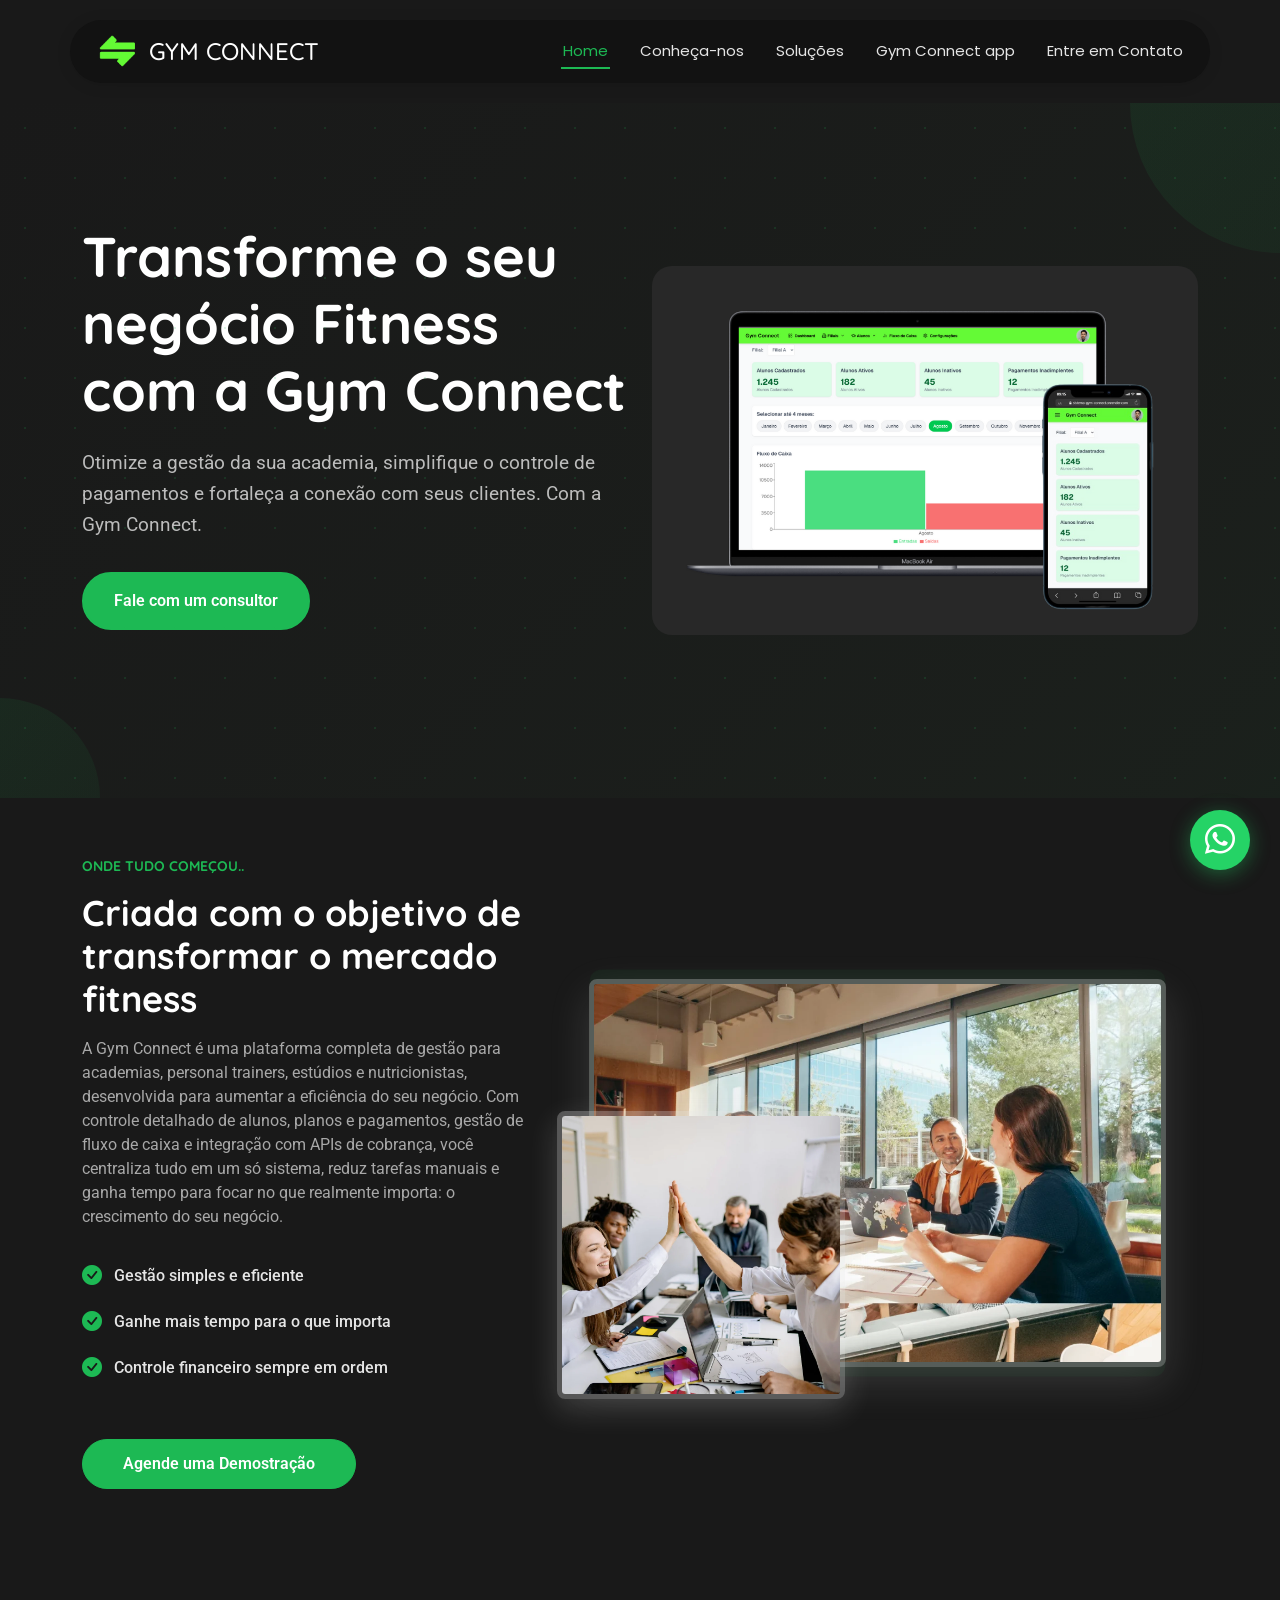
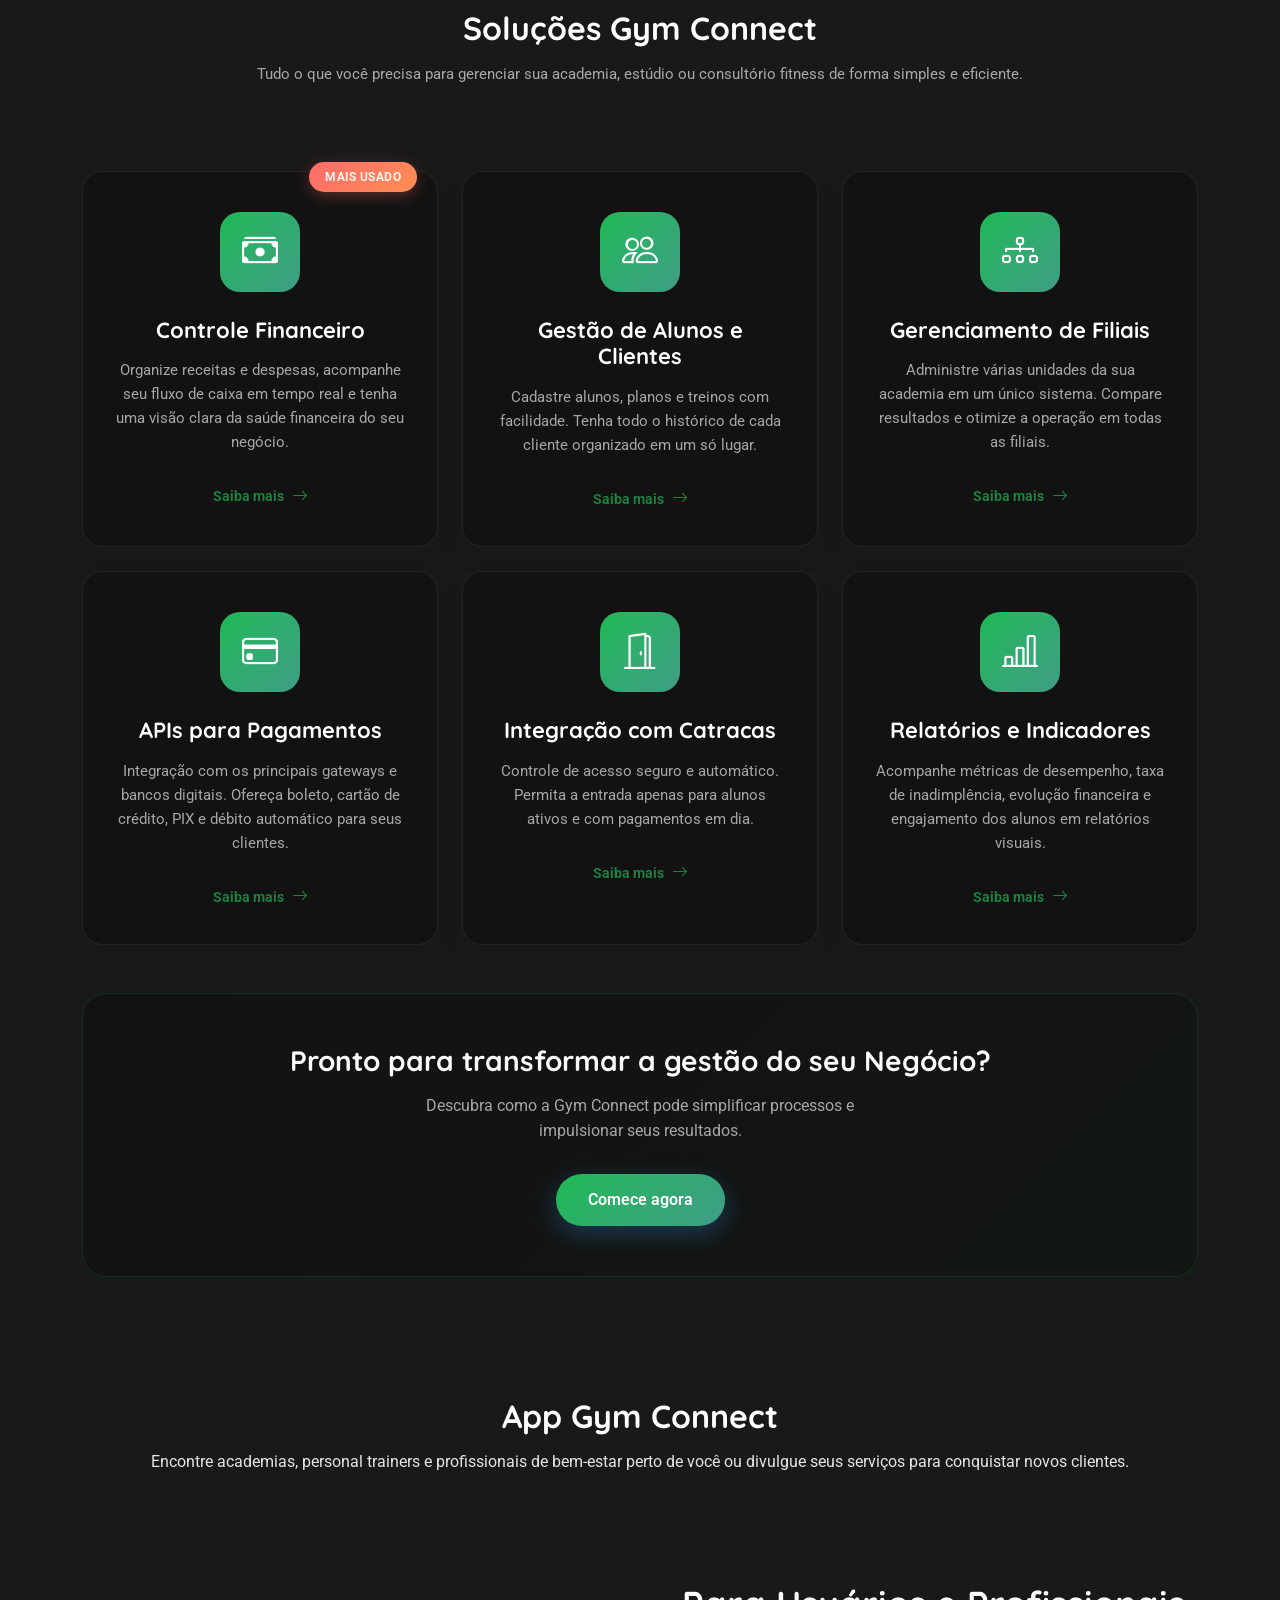
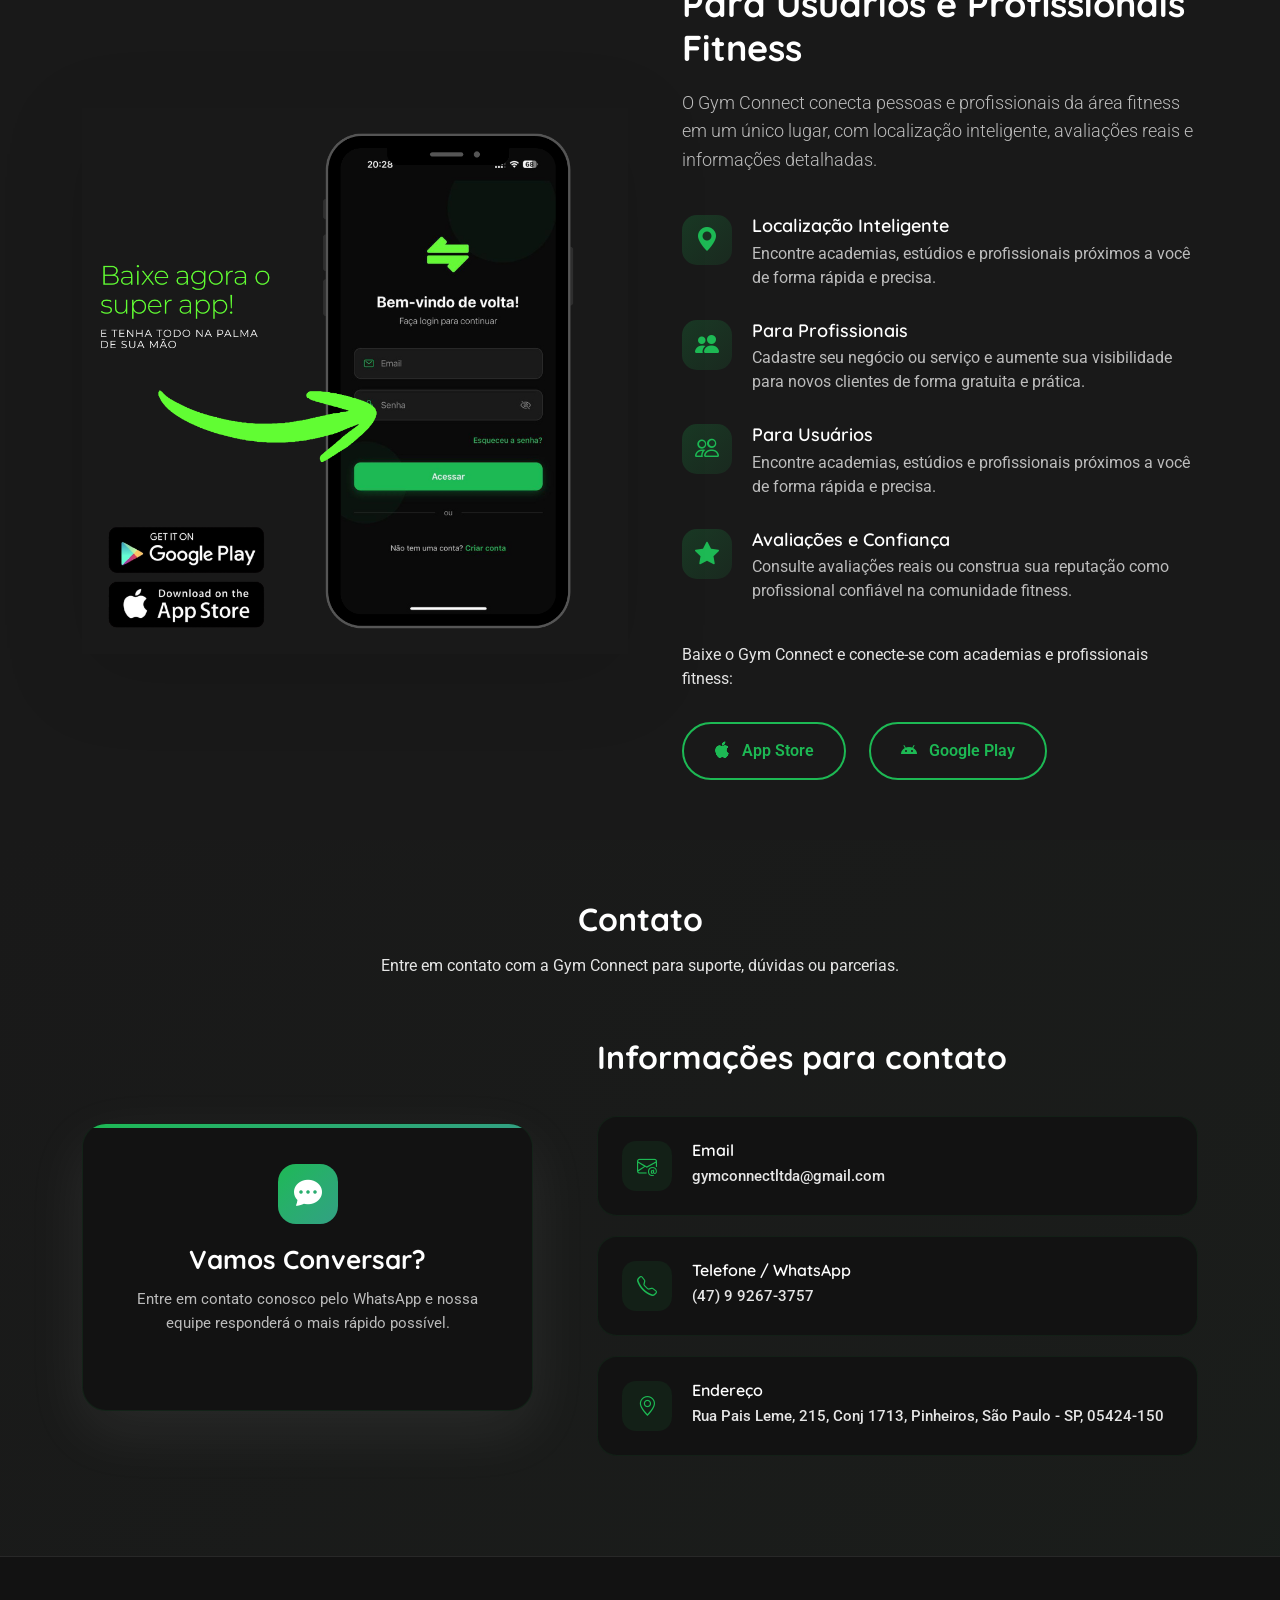
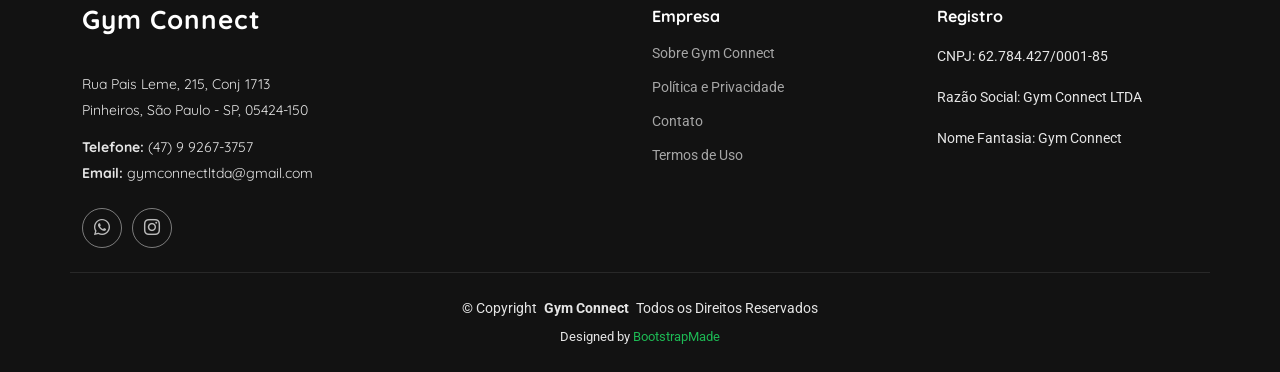
==== commit 77c17594: "remover botão whatsapp" ====
--- a/index.html
+++ b/index.html
@@ -418,10 +418,7 @@
                 </div>
                 <h3>Vamos Conversar?</h3>
                 <p>Entre em contato conosco pelo WhatsApp e nossa equipe responderá o mais rápido possível.</p>
-                <a href="https://wa.me/5547992673757?text=Ol%C3%A1,+gostaria+de+mais+informa%C3%A7%C3%B5es+sobre+a+plataforma+Gym+Connect" target="_blank" class="btn btn-primary w-100 mt-3">
-                  <i class="bi bi-whatsapp me-2"></i>
-                  Falar no WhatsApp
-                </a>
+            
               </div>
             </div>
           </div>
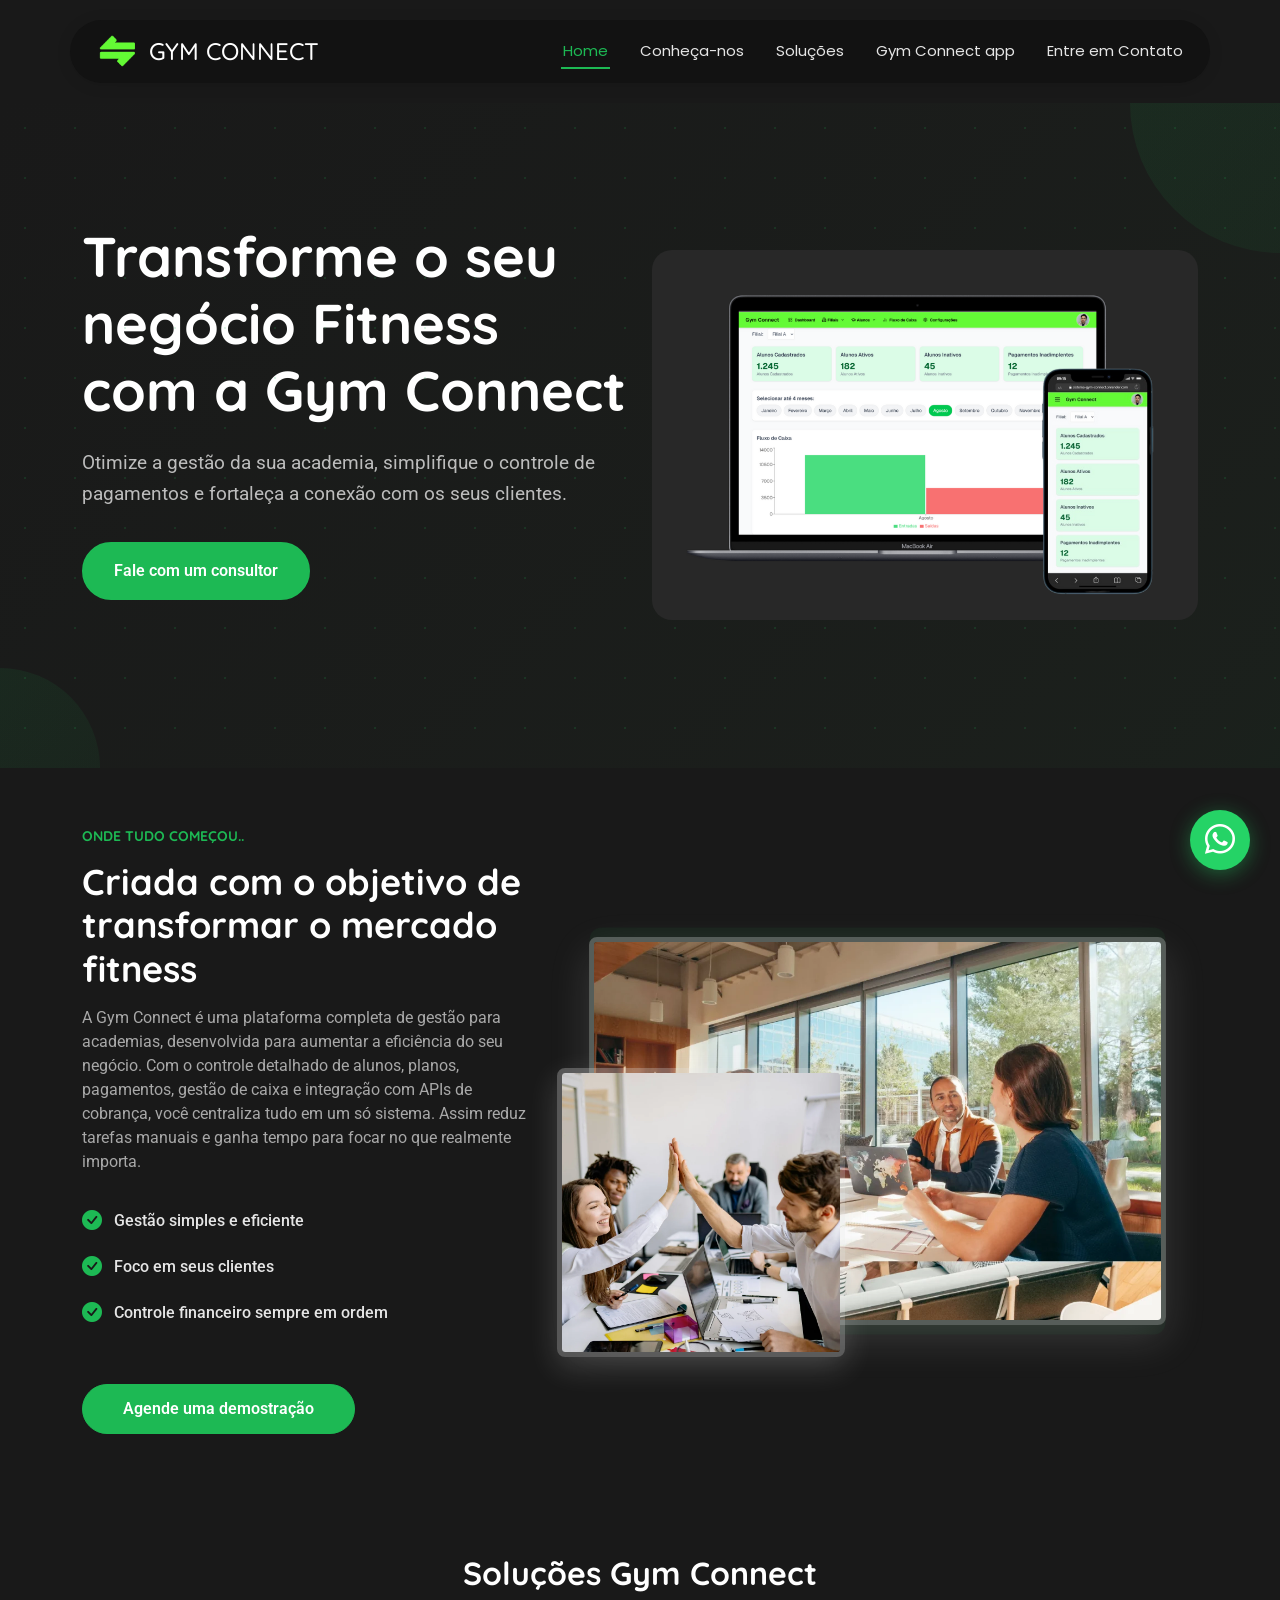
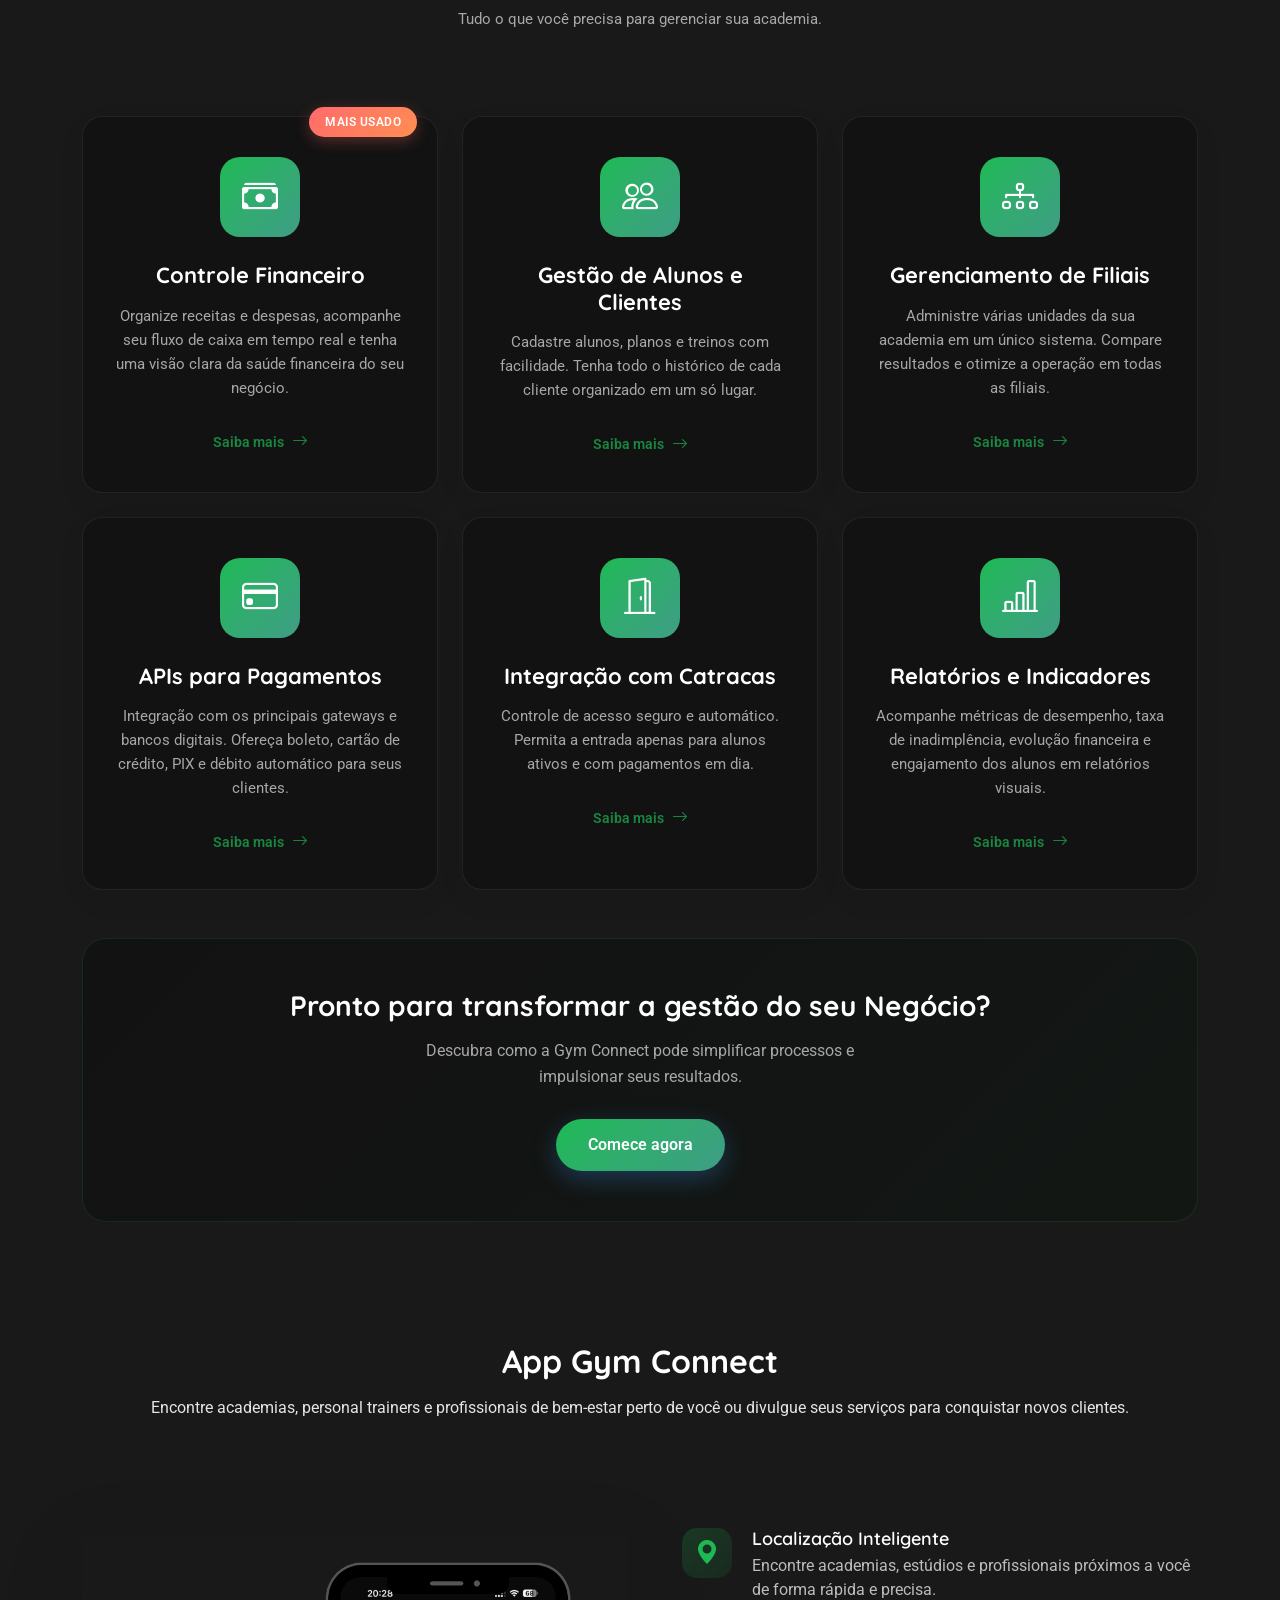
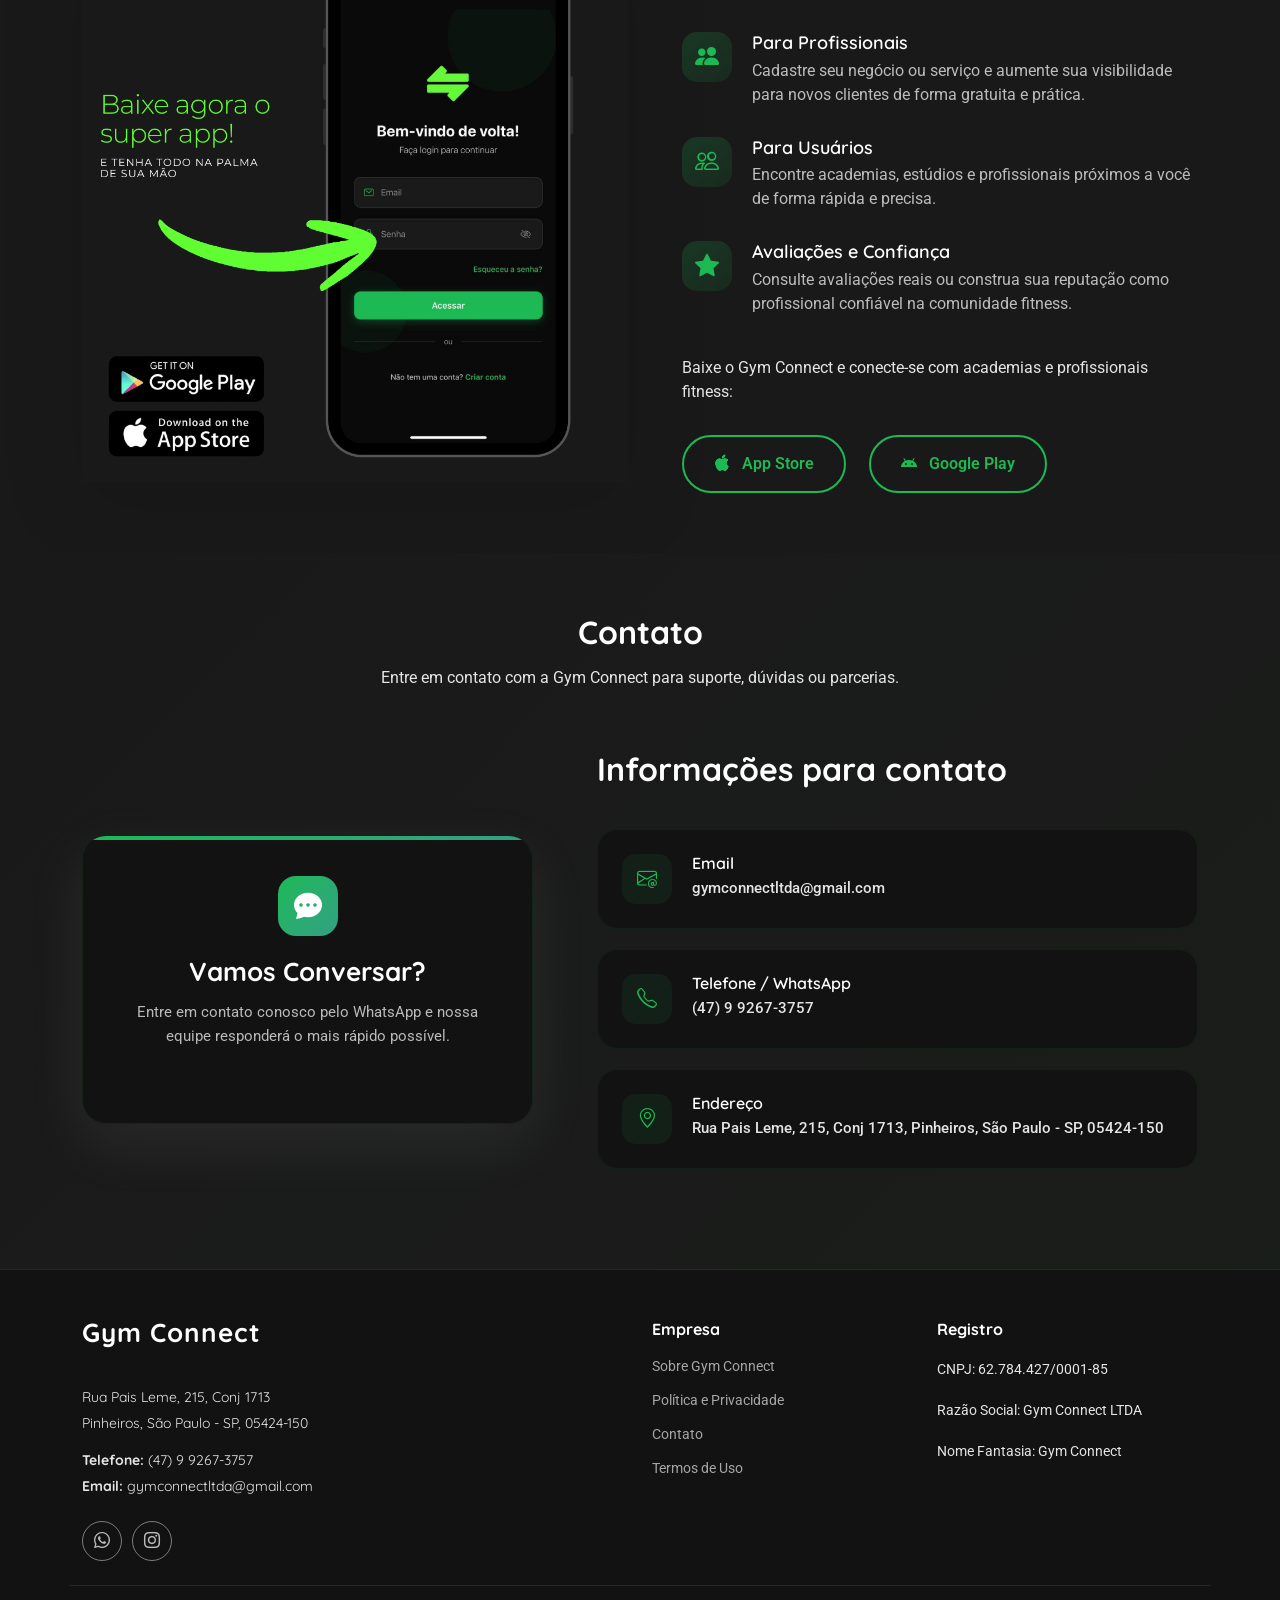
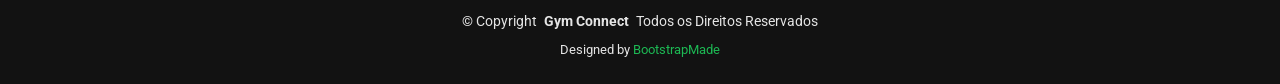
==== commit 489f43ee: "ajustes realizado no site" ====
--- a/index.html
+++ b/index.html
@@ -1,10 +1,12 @@
 <!DOCTYPE html>
 <html lang="pt-br">
+
 <head>
   <meta charset="utf-8">
   <meta content="width=device-width, initial-scale=1.0" name="viewport">
   <title>Gym Connect - Plataforma de Gestão para Academias</title>
-  <meta name="description" content="Transforme o seu negócio fitness com a Gym Connect. Plataforma completa de gestão para academias, personal trainers e estúdios.">
+  <meta name="description"
+    content="Transforme o seu negócio fitness com a Gym Connect. Plataforma completa de gestão para academias, personal trainers e estúdios.">
   <meta name="keywords" content="gestão academia, sistema academia, gym connect, fitness, personal trainer">
 
   <!-- Favicons -->
@@ -13,7 +15,9 @@
   <!-- Fonts -->
   <link href="https://fonts.googleapis.com" rel="preconnect">
   <link href="https://fonts.gstatic.com" rel="preconnect" crossorigin>
-  <link href="https://fonts.googleapis.com/css2?family=Roboto:ital,wght@0,100;0,300;0,400;0,500;0,700;0,900;1,100;1,300;1,400;1,500;1,700;1,900&family=Poppins:ital,wght@0,100;0,200;0,300;0,400;0,500;0,600;0,700;0,800;0,900;1,100;1,200;1,300;1,400;1,500;1,600;1,700;1,800;1,900&family=Quicksand:wght@300;400;500;600;700&display=swap" rel="stylesheet">
+  <link
+    href="https://fonts.googleapis.com/css2?family=Roboto:ital,wght@0,100;0,300;0,400;0,500;0,700;0,900;1,100;1,300;1,400;1,500;1,700;1,900&family=Poppins:ital,wght@0,100;0,200;0,300;0,400;0,500;0,600;0,700;0,800;0,900;1,100;1,200;1,300;1,400;1,500;1,600;1,700;1,800;1,900&family=Quicksand:wght@300;400;500;600;700&display=swap"
+    rel="stylesheet">
 
   <!-- Vendor CSS Files -->
   <link href="assets/vendor/bootstrap/css/bootstrap.min.css" rel="stylesheet">
@@ -28,7 +32,8 @@
 
 <body class="index-page">
   <header id="header" class="header d-flex align-items-center sticky-top">
-    <div class="header-container container-fluid container-xl position-relative d-flex align-items-center justify-content-between">
+    <div
+      class="header-container container-fluid container-xl position-relative d-flex align-items-center justify-content-between">
       <a href="index.html" class="logo d-flex align-items-center me-auto me-xl-0">
         <img src="assets/img/misc/logo.webp" alt="Gym Connect Logo">
         <h1 class="sitename d-none d-md-block">GYM CONNECT</h1>
@@ -49,355 +54,341 @@
     </div>
   </header>
 
-    <main class="main">
-      <!-- Hero Section -->
-      <section id="hero" class="hero section">
-        <div class="container">
-          <div class="row align-items-center">
-            <div class="col-lg-6" data-aos="fade-right" data-aos-delay="100">
-              <div class="hero-content">
-                <h1>Transforme o seu negócio Fitness com a Gym Connect</h1>
+  <main class="main">
+    <!-- Hero Section -->
+    <section id="hero" class="hero section">
+      <div class="container">
+        <div class="row align-items-center">
+          <div class="col-lg-6" data-aos="fade-right" data-aos-delay="100">
+            <div class="hero-content">
+              <h1>Transforme o seu negócio Fitness com a Gym Connect</h1>
+              <p>
+                Otimize a gestão da sua academia, simplifique o controle de
+                pagamentos e fortaleça a conexão com os seus clientes.
+              </p>
+              <div class="hero-buttons">
+                <a href="https://wa.me/5547992673757?text=Ol%C3%A1,+gostaria+de+mais+informa%C3%A7%C3%B5es+sobre+a+plataforma+Gym+Connect"
+                  target="_blank" class="btn btn-primary">Fale com um consultor</a>
+              </div>
+            </div>
+          </div>
+          <div class="col-lg-6" data-aos="fade-left" data-aos-delay="200">
+            <div class="hero-visual">
+              <div class="hero-image">
+                <img src="assets/img/misc/misc-16.webp" alt="Digital Agency Hero" class="img-fluid" />
+              </div>
+            </div>
+          </div>
+        </div>
+      </div>
+
+      <div class="hero-bg-elements">
+        <div class="bg-shape shape-1"></div>
+        <div class="bg-shape shape-2"></div>
+        <div class="bg-particles"></div>
+      </div>
+    </section>
+    <!-- /Hero Section -->
+
+    <!-- About Section -->
+    <section id="about" class="about section">
+      <div class="container" data-aos="fade-up" data-aos-delay="100">
+        <div class="row gy-5 align-items-center">
+          <div class="col-lg-5" data-aos="fade-right" data-aos-delay="200">
+            <div class="content">
+              <h6 class="subtitle">Onde tudo começou..</h6>
+              <h2>Criada com o objetivo de transformar o mercado fitness</h2>
+              <p>
+                A Gym Connect é uma plataforma completa de gestão para academias, desenvolvida para aumentar
+                a eficiência do seu negócio. Com o controle detalhado de alunos, planos, pagamentos, gestão
+                de caixa e integração com APIs de cobrança, você centraliza tudo em um só sistema.
+                Assim reduz tarefas manuais e ganha tempo para focar no que realmente importa.
+              </p>
+
+              <ul class="features-list">
+                <li>
+                  <i class="bi bi-check-circle-fill"></i>
+                  <span>Gestão simples e eficiente</span>
+                </li>
+                <li>
+                  <i class="bi bi-check-circle-fill"></i>
+                  <span>Foco em seus clientes</span>
+                </li>
+                <li>
+                  <i class="bi bi-check-circle-fill"></i>
+                  <span>Controle financeiro sempre em ordem</span>
+                </li>
+              </ul>
+
+              <a href="https://wa.me/5547992673757?text=Ol%C3%A1,+gostaria+de+mais+informa%C3%A7%C3%B5es+sobre+a+plataforma+Gym+Connect"
+                target="_blank" class="btn btn-primary">Agende uma demostração</a>
+            </div>
+          </div>
+
+          <div class="col-lg-7" data-aos="fade-left" data-aos-delay="300">
+            <div class="image-composition">
+              <div class="image-main">
+                <img src="assets/img/about/about-9.webp" alt="Modern office with a team working" class="img-fluid"
+                  loading="lazy" />
+              </div>
+              <div class="image-secondary">
+                <img src="assets/img/about/about-square-8.webp" alt="Collaborative discussion" class="img-fluid"
+                  loading="lazy">
+              </div>
+            </div>
+          </div>
+        </div>
+      </div>
+    </section>
+    <!-- /About Section -->
+
+    <!-- Services Section -->
+    <section id="services" class="services section">
+      <!-- Section Title -->
+      <div class="container section-title" data-aos="fade-up">
+        <h2>Soluções Gym Connect</h2>
+        <p>
+          Tudo o que você precisa para gerenciar sua academia.
+        </p>
+      </div>
+      <!-- End Section Title -->
+
+      <div class="container" data-aos="fade-up" data-aos-delay="100">
+        <div class="row gy-4">
+          <div class="col-lg-4 col-md-6" data-aos="fade-up" data-aos-delay="200">
+            <div class="service-card">
+              <div class="service-icon">
+                <i class="bi bi-cash-stack"></i>
+              </div>
+              <h4>
+                <a href="service-details.html">Controle Financeiro</a>
+              </h4>
+              <p>
+                Organize receitas e despesas, acompanhe seu fluxo de caixa em tempo real e tenha uma visão clara da
+                saúde financeira do seu negócio.
+              </p>
+              <div class="service-badge">Mais usado</div>
+              <a href="service-details.html" class="service-link">
+                <span>Saiba mais</span>
+                <i class="bi bi-arrow-right"></i>
+              </a>
+            </div>
+          </div>
+
+          <div class="col-lg-4 col-md-6" data-aos="fade-up" data-aos-delay="300">
+            <div class="service-card">
+              <div class="service-icon">
+                <i class="bi bi-people"></i>
+              </div>
+              <h4>
+                <a href="service-details.html">Gestão de Alunos e Clientes</a>
+              </h4>
+              <p>
+                Cadastre alunos, planos e treinos com facilidade. Tenha todo o histórico de cada cliente organizado em
+                um só lugar.
+              </p>
+              <a href="service-details.html" class="service-link">
+                <span>Saiba mais</span>
+                <i class="bi bi-arrow-right"></i>
+              </a>
+            </div>
+          </div>
+
+          <div class="col-lg-4 col-md-6" data-aos="fade-up" data-aos-delay="400">
+            <div class="service-card">
+              <div class="service-icon">
+                <i class="bi bi-diagram-3"></i>
+              </div>
+              <h4>
+                <a href="service-details.html">Gerenciamento de Filiais</a>
+              </h4>
+              <p>
+                Administre várias unidades da sua academia em um único sistema. Compare resultados e otimize a operação
+                em todas as filiais.
+              </p>
+              <a href="service-details.html" class="service-link">
+                <span>Saiba mais</span>
+                <i class="bi bi-arrow-right"></i>
+              </a>
+            </div>
+          </div>
+
+          <div class="col-lg-4 col-md-6" data-aos="fade-up" data-aos-delay="500">
+            <div class="service-card">
+              <div class="service-icon">
+                <i class="bi bi-credit-card"></i>
+              </div>
+              <h4><a href="service-details.html">APIs para Pagamentos</a></h4>
+              <p>
+                Integração com os principais gateways e bancos digitais. Ofereça boleto, cartão de crédito, PIX e débito
+                automático para seus clientes.
+              </p>
+              <a href="service-details.html" class="service-link">
+                <span>Saiba mais</span>
+                <i class="bi bi-arrow-right"></i>
+              </a>
+            </div>
+          </div>
+
+          <div class="col-lg-4 col-md-6" data-aos="fade-up" data-aos-delay="600">
+            <div class="service-card">
+              <div class="service-icon">
+                <i class="bi bi-door-open"></i>
+              </div>
+              <h4>
+                <a href="service-details.html">Integração com Catracas</a>
+              </h4>
+              <p>
+                Controle de acesso seguro e automático. Permita a entrada apenas para alunos ativos e com pagamentos em
+                dia.
+              </p>
+              <a href="service-details.html" class="service-link">
+                <span>Saiba mais</span>
+                <i class="bi bi-arrow-right"></i>
+              </a>
+            </div>
+          </div>
+
+          <div class="col-lg-4 col-md-6" data-aos="fade-up" data-aos-delay="700">
+            <div class="service-card">
+              <div class="service-icon">
+                <i class="bi bi-bar-chart-line"></i>
+              </div>
+              <h4>
+                <a href="service-details.html">Relatórios e Indicadores</a>
+              </h4>
+              <p>
+                Acompanhe métricas de desempenho, taxa de inadimplência, evolução financeira e engajamento dos alunos em
+                relatórios visuais.
+              </p>
+              <a href="service-details.html" class="service-link">
+                <span>Saiba mais</span>
+                <i class="bi bi-arrow-right"></i>
+              </a>
+            </div>
+          </div>
+        </div>
+
+        <div class="row mt-5">
+          <div class="col-12 text-center" data-aos="fade-up" data-aos-delay="800">
+            <div class="services-cta">
+              <h3>Pronto para transformar a gestão do seu Negócio?</h3>
+              <p>Descubra como a Gym Connect pode simplificar processos e impulsionar seus resultados.</p>
+              <a href="https://wa.me/5547992673757?text=Ol%C3%A1,+gostaria+de+mais+informa%C3%A7%C3%B5es+sobre+a+plataforma+Gym+Connect"
+                target="_blank" class="btn btn-primary">
+                Comece agora
+              </a>
+            </div>
+          </div>
+        </div>
+      </div>
+    </section>
+
+    <!-- /Services Section -->
+
+    <!-- Why Us Section -->
+    <section id="app-gym-connect" class="why-us section">
+      <!-- Section Title -->
+      <div class="container section-title" data-aos="fade-up">
+        <h2>App Gym Connect</h2>
+        <p>
+          Encontre academias, personal trainers e profissionais de bem-estar
+          perto de você ou divulgue seus serviços para conquistar novos
+          clientes.
+        </p>
+      </div>
+      <!-- End Section Title -->
+
+      <div class="container" data-aos="fade-up" data-aos-delay="100">
+        <div class="row mt-5 align-items-center">
+          <!-- Imagem / Ilustração -->
+          <div class="col-lg-6" data-aos="fade-right" data-aos-delay="200">
+            <div class="feature-showcase">
+              <img src="assets/img/misc/superApp.webp" alt="Gym Connect App" class="img-fluid" />
+            </div>
+          </div>
+
+          <!-- Conteúdo para Usuários e Profissionais -->
+          <div class="col-lg-6" data-aos="fade-left" data-aos-delay="300">
+            <div class="feature-content">
+              <!-- <h3>Para Usuários e Profissionais Fitness</h3>
+              <p class="lead">
+                O Gym Connect conecta pessoas e profissionais da área fitness
+                em um único lugar, com localização inteligente, avaliações
+                reais e informações detalhadas.
+              </p> -->
+
+              <div class="feature-list">
+                <div class="feature-item">
+                  <div class="feature-icon">
+                    <i class="bi bi-geo-alt-fill"></i>
+                  </div>
+                  <div class="feature-text">
+                    <h5>Localização Inteligente</h5>
+                    <p>
+                      Encontre academias, estúdios e profissionais próximos a
+                      você de forma rápida e precisa.
+                    </p>
+                  </div>
+                </div>
+
+                <div class="feature-item">
+                  <div class="feature-icon">
+                    <i class="bi bi-people-fill"></i>
+                  </div>
+                  <div class="feature-text">
+                    <h5>Para Profissionais</h5>
+                    <p>
+                      Cadastre seu negócio ou serviço e aumente sua
+                      visibilidade para novos clientes de forma gratuita e
+                      prática.
+                    </p>
+                  </div>
+                </div>
+
+                <div class="feature-item">
+                  <div class="feature-icon">
+                    <i class="bi bi-people"></i>
+                  </div>
+                  <div class="feature-text">
+                    <h5>Para Usuários</h5>
+                    <p>
+                      Encontre academias, estúdios e profissionais próximos a
+                      você de forma rápida e precisa.
+                    </p>
+                  </div>
+                </div>
+                <div class="feature-item">
+                  <div class="feature-icon">
+                    <i class="bi bi-star-fill"></i>
+                  </div>
+                  <div class="feature-text">
+                    <h5>Avaliações e Confiança</h5>
+                    <p>
+                      Consulte avaliações reais ou construa sua reputação como
+                      profissional confiável na comunidade fitness.
+                    </p>
+                  </div>
+                </div>
+              </div>
+
+              <div class="cta-wrapper mt-4">
                 <p>
-                  Otimize a gestão da sua academia, simplifique o controle de
-                  pagamentos e fortaleça a conexão com seus clientes. Com a Gym
-                  Connect.
+                  Baixe o Gym Connect e conecte-se com academias e
+                  profissionais fitness:
                 </p>
-                <div class="hero-buttons">
-                  <a href="https://wa.me/5547992673757?text=Ol%C3%A1,+gostaria+de+mais+informa%C3%A7%C3%B5es+sobre+a+plataforma+Gym+Connect" target="_blank" class="btn btn-primary">Fale com um consultor</a>
-                </div>
-              </div>
-            </div>
-            <div class="col-lg-6" data-aos="fade-left" data-aos-delay="200">
-              <div class="hero-visual">
-                <div class="hero-image">
-                  <img
-                    src="assets/img/misc/misc-16.webp"
-                    alt="Digital Agency Hero"
-                    class="img-fluid"
-                  />
-                </div>
-              </div>
-            </div>
-          </div>
-        </div>
-
-        <div class="hero-bg-elements">
-          <div class="bg-shape shape-1"></div>
-          <div class="bg-shape shape-2"></div>
-          <div class="bg-particles"></div>
-        </div>
-      </section>
-      <!-- /Hero Section -->
-
-      <!-- About Section -->
-      <section id="about" class="about section">
-        <div class="container" data-aos="fade-up" data-aos-delay="100">
-          <div class="row gy-5 align-items-center">
-            <div class="col-lg-5" data-aos="fade-right" data-aos-delay="200">
-              <div class="content">
-                <h6 class="subtitle">Onde tudo começou..</h6>
-                <h2>Criada com o objetivo de transformar o mercado fitness</h2>
-                <p>
-                  A Gym Connect é uma plataforma completa de gestão para
-                  academias, personal trainers, estúdios e nutricionistas,
-                  desenvolvida para aumentar a eficiência do seu negócio. Com
-                  controle detalhado de alunos, planos e pagamentos, gestão de
-                  fluxo de caixa e integração com APIs de cobrança, você
-                  centraliza tudo em um só sistema, reduz tarefas manuais e
-                  ganha tempo para focar no que realmente importa: o crescimento
-                  do seu negócio.
-                </p>
-
-                <ul class="features-list">
-                  <li>
-                    <i class="bi bi-check-circle-fill"></i>
-                    <span>Gestão simples e eficiente</span>
-                  </li>
-                  <li>
-                    <i class="bi bi-check-circle-fill"></i>
-                    <span>Ganhe mais tempo para o que importa</span>
-                  </li>
-                  <li>
-                    <i class="bi bi-check-circle-fill"></i>
-                    <span>Controle financeiro sempre em ordem</span>
-                  </li>
-                </ul>
-
-                <a href="https://wa.me/5547992673757?text=Ol%C3%A1,+gostaria+de+mais+informa%C3%A7%C3%B5es+sobre+a+plataforma+Gym+Connect" target="_blank" class="btn btn-primary">Agende uma Demostração</a>
-              </div>
-            </div>
-
-            <div class="col-lg-7" data-aos="fade-left" data-aos-delay="300">
-              <div class="image-composition">
-                <div class="image-main">
-                  <img
-                    src="assets/img/about/about-9.webp"
-                    alt="Modern office with a team working"
-                    class="img-fluid"
-                    loading="lazy"
-                  />
-                </div>
-                <div class="image-secondary">
-                  <img src="assets/img/about/about-square-8.webp" alt="Collaborative discussion" class="img-fluid" loading="lazy">
-                </div>
-              </div>
-            </div>
-          </div>
-        </div>
-      </section>
-      <!-- /About Section -->
-
-      <!-- Services Section -->
-      <section id="services" class="services section">
-        <!-- Section Title -->
-        <div class="container section-title" data-aos="fade-up">
-          <h2>Soluções Gym Connect</h2>
-          <p>
-            Tudo o que você precisa para gerenciar sua academia, estúdio ou
-            consultório fitness de forma simples e eficiente.
-          </p>
-        </div>
-        <!-- End Section Title -->
-
-        <div class="container" data-aos="fade-up" data-aos-delay="100">
-          <div class="row gy-4">
-            <div class="col-lg-4 col-md-6" data-aos="fade-up" data-aos-delay="200">
-              <div class="service-card">
-                <div class="service-icon">
-                  <i class="bi bi-cash-stack"></i>
-                </div>
-                <h4>
-                  <a href="service-details.html">Controle Financeiro</a>
-                </h4>
-                <p>
-                  Organize receitas e despesas, acompanhe seu fluxo de caixa em tempo real e tenha uma visão clara da saúde financeira do seu negócio.
-                </p>
-                <div class="service-badge">Mais usado</div>
-                <a href="service-details.html" class="service-link">
-                  <span>Saiba mais</span>
-                  <i class="bi bi-arrow-right"></i>
+                <a href="https://apps.apple.com/br/app/gym-connect/idSEU_ID" class="btn btn-outline me-2">
+                  <i class="bi bi-apple me-2"></i> App Store
                 </a>
-              </div>
-            </div>
-
-            <div class="col-lg-4 col-md-6" data-aos="fade-up" data-aos-delay="300">
-              <div class="service-card">
-                <div class="service-icon">
-                  <i class="bi bi-people"></i>
-                </div>
-                <h4>
-                  <a href="service-details.html">Gestão de Alunos e Clientes</a>
-                </h4>
-                <p>
-                  Cadastre alunos, planos e treinos com facilidade. Tenha todo o histórico de cada cliente organizado em um só lugar.
-                </p>
-                <a href="service-details.html" class="service-link">
-                  <span>Saiba mais</span>
-                  <i class="bi bi-arrow-right"></i>
+                <a href="https://play.google.com/store/apps/details?id=SEU_ID" class="btn btn-outline me-2">
+                  <i class="bi bi-android me-2"></i> Google Play
                 </a>
               </div>
             </div>
-
-            <div class="col-lg-4 col-md-6" data-aos="fade-up" data-aos-delay="400">
-              <div class="service-card">
-                <div class="service-icon">
-                  <i class="bi bi-diagram-3"></i>
-                </div>
-                <h4>
-                  <a href="service-details.html">Gerenciamento de Filiais</a>
-                </h4>
-                <p>
-                  Administre várias unidades da sua academia em um único sistema. Compare resultados e otimize a operação em todas as filiais.
-                </p>
-                <a href="service-details.html" class="service-link">
-                  <span>Saiba mais</span>
-                  <i class="bi bi-arrow-right"></i>
-                </a>
-              </div>
-            </div>
-
-            <div class="col-lg-4 col-md-6" data-aos="fade-up" data-aos-delay="500">
-              <div class="service-card">
-                <div class="service-icon">
-                  <i class="bi bi-credit-card"></i>
-                </div>
-                <h4><a href="service-details.html">APIs para Pagamentos</a></h4>
-                <p>
-                  Integração com os principais gateways e bancos digitais. Ofereça boleto, cartão de crédito, PIX e débito automático para seus clientes.
-                </p>
-                <a href="service-details.html" class="service-link">
-                  <span>Saiba mais</span>
-                  <i class="bi bi-arrow-right"></i>
-                </a>
-              </div>
-            </div>
-
-            <div class="col-lg-4 col-md-6" data-aos="fade-up" data-aos-delay="600">
-              <div class="service-card">
-                <div class="service-icon">
-                  <i class="bi bi-door-open"></i>
-                </div>
-                <h4>
-                  <a href="service-details.html">Integração com Catracas</a>
-                </h4>
-                <p>
-                  Controle de acesso seguro e automático. Permita a entrada apenas para alunos ativos e com pagamentos em dia.
-                </p>
-                <a href="service-details.html" class="service-link">
-                  <span>Saiba mais</span>
-                  <i class="bi bi-arrow-right"></i>
-                </a>
-              </div>
-            </div>
-
-            <div class="col-lg-4 col-md-6" data-aos="fade-up" data-aos-delay="700">
-              <div class="service-card">
-                <div class="service-icon">
-                  <i class="bi bi-bar-chart-line"></i>
-                </div>
-                <h4>
-                  <a href="service-details.html">Relatórios e Indicadores</a>
-                </h4>
-                <p>
-                  Acompanhe métricas de desempenho, taxa de inadimplência, evolução financeira e engajamento dos alunos em relatórios visuais.
-                </p>
-                <a href="service-details.html" class="service-link">
-                  <span>Saiba mais</span>
-                  <i class="bi bi-arrow-right"></i>
-                </a>
-              </div>
-            </div>
-          </div>
-
-          <div class="row mt-5">
-            <div class="col-12 text-center" data-aos="fade-up" data-aos-delay="800">
-              <div class="services-cta">
-                <h3>Pronto para transformar a gestão do seu Negócio?</h3>
-                <p>Descubra como a Gym Connect pode simplificar processos e impulsionar seus resultados.</p>
-                <a href="https://wa.me/5547992673757?text=Ol%C3%A1,+gostaria+de+mais+informa%C3%A7%C3%B5es+sobre+a+plataforma+Gym+Connect" target="_blank" class="btn btn-primary">
-                  Comece agora
-                </a>
-              </div>
-            </div>
-          </div>
-        </div>
-      </section>
-
-      <!-- /Services Section -->
-
-      <!-- Why Us Section -->
-      <section id="app-gym-connect" class="why-us section">
-        <!-- Section Title -->
-        <div class="container section-title" data-aos="fade-up">
-          <h2>App Gym Connect</h2>
-          <p>
-            Encontre academias, personal trainers e profissionais de bem-estar
-            perto de você ou divulgue seus serviços para conquistar novos
-            clientes.
-          </p>
-        </div>
-        <!-- End Section Title -->
-
-        <div class="container" data-aos="fade-up" data-aos-delay="100">
-          <div class="row mt-5 align-items-center">
-            <!-- Imagem / Ilustração -->
-            <div class="col-lg-6" data-aos="fade-right" data-aos-delay="200">
-              <div class="feature-showcase">
-                <img
-                  src="assets/img/misc/superApp.webp"
-                  alt="Gym Connect App"
-                  class="img-fluid"
-                />
-              </div>
-            </div>
-
-            <!-- Conteúdo para Usuários e Profissionais -->
-            <div class="col-lg-6" data-aos="fade-left" data-aos-delay="300">
-              <div class="feature-content">
-                <h3>Para Usuários e Profissionais Fitness</h3>
-                <p class="lead">
-                  O Gym Connect conecta pessoas e profissionais da área fitness
-                  em um único lugar, com localização inteligente, avaliações
-                  reais e informações detalhadas.
-                </p>
-
-                <div class="feature-list">
-                  <div class="feature-item">
-                    <div class="feature-icon">
-                      <i class="bi bi-geo-alt-fill"></i>
-                    </div>
-                    <div class="feature-text">
-                      <h5>Localização Inteligente</h5>
-                      <p>
-                        Encontre academias, estúdios e profissionais próximos a
-                        você de forma rápida e precisa.
-                      </p>
-                    </div>
-                  </div>
-
-                  <div class="feature-item">
-                    <div class="feature-icon">
-                      <i class="bi bi-people-fill"></i>
-                    </div>
-                    <div class="feature-text">
-                      <h5>Para Profissionais</h5>
-                      <p>
-                        Cadastre seu negócio ou serviço e aumente sua
-                        visibilidade para novos clientes de forma gratuita e
-                        prática.
-                      </p>
-                    </div>
-                  </div>
-
-                  <div class="feature-item">
-                    <div class="feature-icon">
-                      <i class="bi bi-people"></i>
-                    </div>
-                    <div class="feature-text">
-                      <h5>Para Usuários</h5>
-                      <p>
-                        Encontre academias, estúdios e profissionais próximos a
-                        você de forma rápida e precisa.
-                      </p>
-                    </div>
-                  </div>
-                  <div class="feature-item">
-                    <div class="feature-icon">
-                      <i class="bi bi-star-fill"></i>
-                    </div>
-                    <div class="feature-text">
-                      <h5>Avaliações e Confiança</h5>
-                      <p>
-                        Consulte avaliações reais ou construa sua reputação como
-                        profissional confiável na comunidade fitness.
-                      </p>
-                    </div>
-                  </div>
-                </div>
-
-                <div class="cta-wrapper mt-4">
-                  <p>
-                    Baixe o Gym Connect e conecte-se com academias e
-                    profissionais fitness:
-                  </p>
-                  <a
-                    href="https://apps.apple.com/br/app/gym-connect/idSEU_ID"
-                    class="btn btn-outline me-2"
-                  >
-                    <i class="bi bi-apple me-2"></i> App Store
-                  </a>
-                  <a
-                    href="https://play.google.com/store/apps/details?id=SEU_ID"
-                    class="btn btn-outline me-2"
-                  >
-                    <i class="bi bi-android me-2"></i> Google Play
-                  </a>
-                </div>
-              </div>
-            </div>
-          </div>
-        </div>
-      </section>
+          </div>
+        </div>
+      </div>
+    </section>
 
     <!-- Contact Section -->
     <section id="contact" class="contact section">
@@ -418,7 +409,7 @@
                 </div>
                 <h3>Vamos Conversar?</h3>
                 <p>Entre em contato conosco pelo WhatsApp e nossa equipe responderá o mais rápido possível.</p>
-            
+
               </div>
             </div>
           </div>
@@ -458,75 +449,80 @@
           </div>
         </div>
       </div>
-    </section>  <!-- Footer -->
-  <footer id="footer" class="footer position-relative dark-background">
-    <div class="container footer-top">
-      <div class="row gy-4">
-        <div class="col-lg-6 col-md-6 footer-about">
-          <a href="index.html" class="logo d-flex align-items-center">
-            <span class="sitename">Gym Connect</span>
-          </a>
-          <div class="footer-contact pt-3">
-            <p>Rua Pais Leme, 215, Conj 1713</p>
-            <p>Pinheiros, São Paulo - SP, 05424-150</p>
-            <p class="mt-3"><strong>Telefone:</strong> (47) 9 9267-3757</p>
-            <p><strong>Email:</strong> gymconnectltda@gmail.com</p>
-          </div>
-          <div class="social-links d-flex mt-4">
-            <a href="https://wa.me/5547992673757?text=Ol%C3%A1,+gostaria+de+mais+informa%C3%A7%C3%B5es+sobre+a+plataforma+Gym+Connect" target="_blank"><i class="bi bi-whatsapp"></i></a>
-            <a href="https://www.instagram.com/gym_connect.brasil?igsh=aGJmOWxvYnN5bGNz&utm_source=qr" target="_blank"><i class="bi bi-instagram"></i></a>
-          </div>
-        </div>
-
-        <div class="col-lg-3 col-md-3 footer-links">
-          <h4>Empresa</h4>
-          <ul>
-            <li><a href="#about">Sobre Gym Connect</a></li>
-            <li><a href="privacy.html">Política e Privacidade</a></li>
-            <li><a href="#contact">Contato</a></li>
-            <li><a href="terms.html">Termos de Uso</a></li>
-          </ul>
-        </div>
-
-        <div class="col-lg-3 col-md-3 footer-links">
-          <h4>Registro</h4>
-          <ul>
-            <li>CNPJ: 62.784.427/0001-85</li>
-            <li>Razão Social: Gym Connect LTDA</li>
-            <li>Nome Fantasia: Gym Connect</li>
-          </ul>
-        </div>
-      </div>
-    </div>
-
-    <div class="container copyright text-center mt-4">
-      <p>© <span>Copyright</span> <strong class="px-1 sitename">Gym Connect</strong> Todos os Direitos Reservados</p>
-      <div class="credits">
-        Designed by <a href="https://bootstrapmade.com/">BootstrapMade</a>
-      </div>
-    </div>
-  </footer>
-
-  <!-- Scroll Top -->
-  <a href="#" id="scroll-top" class="scroll-top d-flex align-items-center justify-content-center">
-    <i class="bi bi-arrow-up-short"></i>
-  </a>
-
-  <!-- WhatsApp Floating Button -->
-  <a href="https://wa.me/5547992673757?text=Ol%C3%A1,+gostaria+de+mais+informa%C3%A7%C3%B5es+sobre+a+plataforma+Gym+Connect" target="_blank" id="whatsapp-btn" class="whatsapp-float d-flex align-items-center justify-content-center" title="Fale conosco no WhatsApp">
-    <i class="bi bi-whatsapp"></i>
-  </a>
-
-  <!-- Vendor JS Files -->
-  <script src="assets/vendor/bootstrap/js/bootstrap.bundle.min.js"></script>
-  <script src="assets/vendor/aos/aos.js"></script>
-  <script src="assets/vendor/purecounter/purecounter_vanilla.js"></script>
-  <script src="assets/vendor/imagesloaded/imagesloaded.pkgd.min.js"></script>
-  <script src="assets/vendor/isotope-layout/isotope.pkgd.min.js"></script>
-  <script src="assets/vendor/swiper/swiper-bundle.min.js"></script>
-  <script src="assets/vendor/glightbox/js/glightbox.min.js"></script>
-
-  <!-- Main JS File -->
-  <script src="assets/js/main.js"></script>
+    </section> <!-- Footer -->
+    <footer id="footer" class="footer position-relative dark-background">
+      <div class="container footer-top">
+        <div class="row gy-4">
+          <div class="col-lg-6 col-md-6 footer-about">
+            <a href="index.html" class="logo d-flex align-items-center">
+              <span class="sitename">Gym Connect</span>
+            </a>
+            <div class="footer-contact pt-3">
+              <p>Rua Pais Leme, 215, Conj 1713</p>
+              <p>Pinheiros, São Paulo - SP, 05424-150</p>
+              <p class="mt-3"><strong>Telefone:</strong> (47) 9 9267-3757</p>
+              <p><strong>Email:</strong> gymconnectltda@gmail.com</p>
+            </div>
+            <div class="social-links d-flex mt-4">
+              <a href="https://wa.me/5547992673757?text=Ol%C3%A1,+gostaria+de+mais+informa%C3%A7%C3%B5es+sobre+a+plataforma+Gym+Connect"
+                target="_blank"><i class="bi bi-whatsapp"></i></a>
+              <a href="https://www.instagram.com/gym_connect.brasil?igsh=aGJmOWxvYnN5bGNz&utm_source=qr"
+                target="_blank"><i class="bi bi-instagram"></i></a>
+            </div>
+          </div>
+
+          <div class="col-lg-3 col-md-3 footer-links">
+            <h4>Empresa</h4>
+            <ul>
+              <li><a href="#about">Sobre Gym Connect</a></li>
+              <li><a href="privacy.html">Política e Privacidade</a></li>
+              <li><a href="#contact">Contato</a></li>
+              <li><a href="terms.html">Termos de Uso</a></li>
+            </ul>
+          </div>
+
+          <div class="col-lg-3 col-md-3 footer-links">
+            <h4>Registro</h4>
+            <ul>
+              <li>CNPJ: 62.784.427/0001-85</li>
+              <li>Razão Social: Gym Connect LTDA</li>
+              <li>Nome Fantasia: Gym Connect</li>
+            </ul>
+          </div>
+        </div>
+      </div>
+
+      <div class="container copyright text-center mt-4">
+        <p>© <span>Copyright</span> <strong class="px-1 sitename">Gym Connect</strong> Todos os Direitos Reservados</p>
+        <div class="credits">
+          Designed by <a href="https://bootstrapmade.com/">BootstrapMade</a>
+        </div>
+      </div>
+    </footer>
+
+    <!-- Scroll Top -->
+    <a href="#" id="scroll-top" class="scroll-top d-flex align-items-center justify-content-center">
+      <i class="bi bi-arrow-up-short"></i>
+    </a>
+
+    <!-- WhatsApp Floating Button -->
+    <a href="https://wa.me/5547992673757?text=Ol%C3%A1,+gostaria+de+mais+informa%C3%A7%C3%B5es+sobre+a+plataforma+Gym+Connect"
+      target="_blank" id="whatsapp-btn" class="whatsapp-float d-flex align-items-center justify-content-center"
+      title="Fale conosco no WhatsApp">
+      <i class="bi bi-whatsapp"></i>
+    </a>
+
+    <!-- Vendor JS Files -->
+    <script src="assets/vendor/bootstrap/js/bootstrap.bundle.min.js"></script>
+    <script src="assets/vendor/aos/aos.js"></script>
+    <script src="assets/vendor/purecounter/purecounter_vanilla.js"></script>
+    <script src="assets/vendor/imagesloaded/imagesloaded.pkgd.min.js"></script>
+    <script src="assets/vendor/isotope-layout/isotope.pkgd.min.js"></script>
+    <script src="assets/vendor/swiper/swiper-bundle.min.js"></script>
+    <script src="assets/vendor/glightbox/js/glightbox.min.js"></script>
+
+    <!-- Main JS File -->
+    <script src="assets/js/main.js"></script>
 </body>
-</html>
+
+</html>
